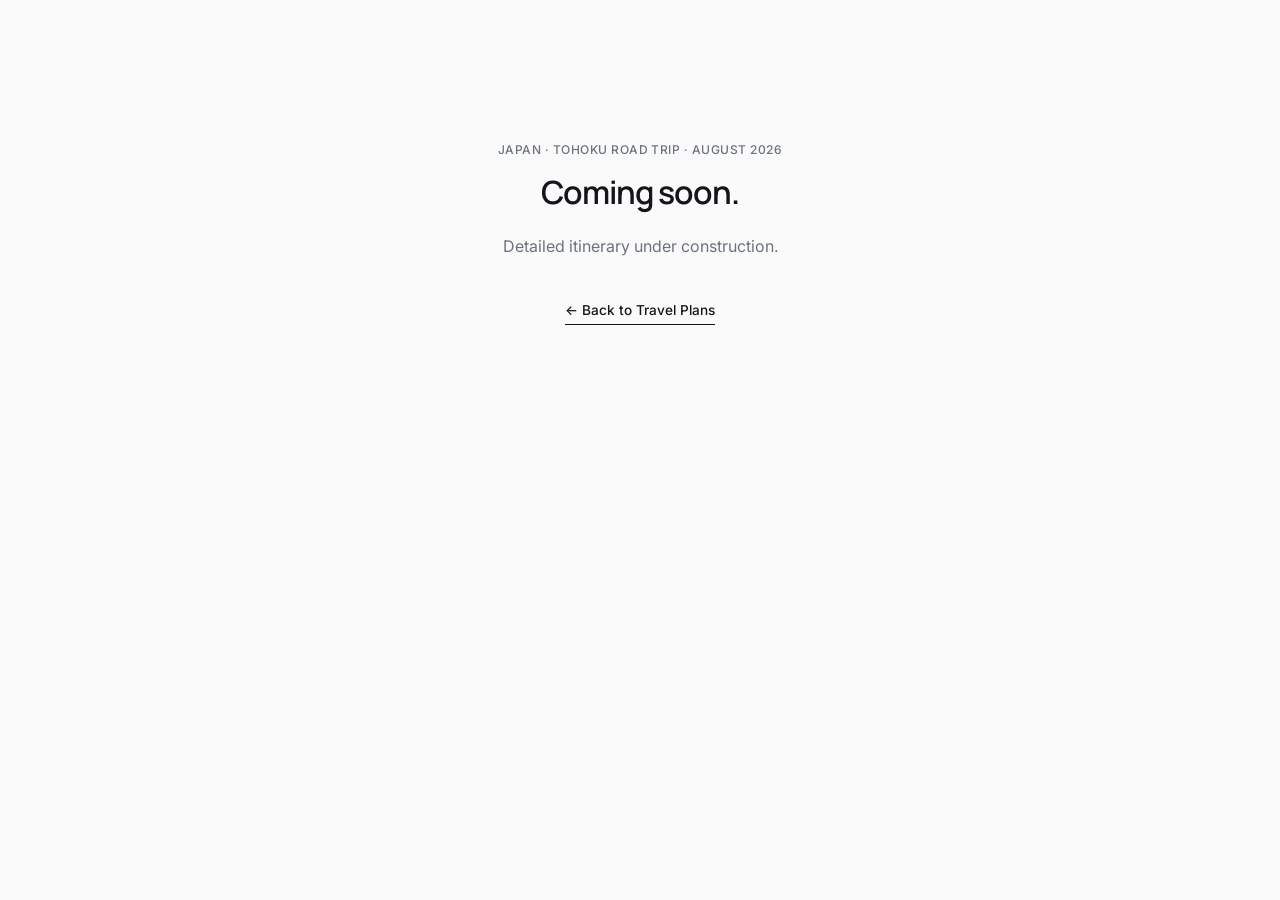
==== trips/tohoku-2026/index.html @ c77fee82 "Redesign typography: switch from serif to Manrope/Inter, premium product-landing style" ====
<!DOCTYPE html>
<html lang="en">
<head>
  <meta charset="UTF-8">
  <meta name="viewport" content="width=device-width, initial-scale=1.0">
  <title>Tohoku Road Trip 2026 — Travel Plans</title>
  <link rel="preconnect" href="https://fonts.googleapis.com">
  <link rel="preconnect" href="https://fonts.gstatic.com" crossorigin>
  <link href="https://fonts.googleapis.com/css2?family=Inter:wght@400;500;600&family=Manrope:wght@600;700&display=swap" rel="stylesheet">
  <link rel="stylesheet" href="../../style.css">
  <style>
    .placeholder-page {
      max-width: 640px;
      margin: 0 auto;
      padding: 140px 24px;
      text-align: center;
    }
    .placeholder-page h1 {
      font-family: 'Manrope', sans-serif;
      font-size: 2rem;
      font-weight: 600;
      letter-spacing: -1px;
      margin-bottom: 16px;
    }
    .placeholder-page p {
      font-family: 'Inter', sans-serif;
      color: #6b7280;
      margin-bottom: 8px;
    }
    .placeholder-page a {
      display: inline-block;
      margin-top: 32px;
      font-family: 'Inter', sans-serif;
      font-weight: 500;
      font-size: 0.85rem;
      color: #14151a;
      border-bottom: 1px solid #14151a;
      padding-bottom: 2px;
    }
  </style>
</head>
<body>

  <section class="placeholder-page">
    <p class="card-tag">Japan &middot; Tohoku Road Trip &middot; August 2026</p>
    <h1>Coming soon.</h1>
    <p>Detailed itinerary under construction.</p>
    <a href="../../index.html">&larr; Back to Travel Plans</a>
  </section>

</body>
</html>
---- style.css ----
/* ---------------------------------------------
   Travel Plans — premium product-style sheet
   Typography: Manrope (headings) / Inter (body, cards, nav)
--------------------------------------------- */

* {
  margin: 0;
  padding: 0;
  box-sizing: border-box;
}

body {
  font-family: 'Inter', sans-serif;
  font-weight: 400;
  background: #fafafa;
  color: #14151a;
  line-height: 1.6;
  -webkit-font-smoothing: antialiased;
}

a {
  color: inherit;
  text-decoration: none;
}

h1, h2, h3 {
  font-family: 'Manrope', sans-serif;
  font-weight: 600;
  letter-spacing: -1px;
}

/* ---------------------------------------------
   Hero
--------------------------------------------- */

.hero {
  position: relative;
  height: 85vh;
  min-height: 480px;
  display: flex;
  align-items: center;
  justify-content: center;
  background-image: url('https://picsum.photos/seed/travel-plans-hero/1920/1080');
  background-size: cover;
  background-position: center;
}

.hero-overlay {
  position: absolute;
  inset: 0;
  background: linear-gradient(180deg, rgba(10, 10, 12, 0.4) 0%, rgba(10, 10, 12, 0.6) 100%);
}

.hero-content {
  position: relative;
  z-index: 1;
  text-align: center;
  color: #ffffff;
  padding: 0 24px;
}

.hero-title {
  font-size: clamp(2.75rem, 6vw, 4.5rem);
  font-weight: 600;
  letter-spacing: -1px;
  margin-bottom: 16px;
}

.hero-subtitle {
  font-family: 'Inter', sans-serif;
  font-weight: 400;
  font-size: 1.1rem;
  color: rgba(255, 255, 255, 0.85);
}

/* ---------------------------------------------
   Intro
--------------------------------------------- */

.intro {
  max-width: 640px;
  margin: 0 auto;
  padding: 96px 24px 64px;
  text-align: center;
  font-size: 1.1rem;
  color: #4b4d57;
}

/* ---------------------------------------------
   Journeys
--------------------------------------------- */

.journeys {
  max-width: 1080px;
  margin: 0 auto;
  padding: 0 24px 120px;
}

.section-label {
  font-size: 1.5rem;
  text-align: center;
  color: #14151a;
  margin-bottom: 48px;
}

.journeys-grid {
  display: grid;
  grid-template-columns: 1fr 1fr;
  gap: 24px;
}

.card {
  display: block;
  font-family: 'Inter', sans-serif;
  background: #ffffff;
  border: 1px solid #eceef1;
  border-radius: 16px;
  overflow: hidden;
  box-shadow: 0 1px 2px rgba(16, 16, 20, 0.04);
  transition: transform 0.3s ease, box-shadow 0.3s ease;
}

/* Featured card spans full width, sits above the two smaller cards */
.card--featured {
  grid-column: 1 / -1;
}

.card--featured .card-image {
  height: 420px;
}

.card:hover {
  transform: translateY(-4px);
  box-shadow: 0 12px 28px rgba(16, 16, 20, 0.08);
}

.card-image {
  height: 220px;
  background-size: cover;
  background-position: center;
}

.card-body {
  padding: 28px 32px 32px;
}

.card--featured .card-body {
  text-align: center;
  padding: 32px 32px 40px;
}

.card-tag {
  font-family: 'Inter', sans-serif;
  font-weight: 500;
  font-size: 0.75rem;
  letter-spacing: 0.04em;
  text-transform: uppercase;
  color: #8b8d98;
  margin-bottom: 10px;
}

.card-title {
  font-family: 'Inter', sans-serif;
  font-weight: 600;
  font-size: 1.4rem;
  letter-spacing: -0.2px;
  margin-bottom: 8px;
}

.card--featured .card-title {
  font-size: 1.9rem;
}

.card-meta {
  font-family: 'Inter', sans-serif;
  font-weight: 400;
  font-size: 0.9rem;
  color: #6b6d78;
  margin-bottom: 6px;
}

.card-route {
  font-family: 'Inter', sans-serif;
  font-size: 0.95rem;
  color: #3f4149;
  margin-bottom: 20px;
}

.card-link {
  display: inline-block;
  font-family: 'Inter', sans-serif;
  font-weight: 500;
  font-size: 0.85rem;
  border-bottom: 1px solid #14151a;
  padding-bottom: 2px;
}

/* Smaller "coming soon" cards — muted treatment */
.card--muted {
  opacity: 0.6;
}

.card--muted .card-image {
  height: 180px;
}

.card--muted .card-body {
  padding: 20px 24px 24px;
}

.card--muted .card-title {
  font-size: 1.1rem;
}

/* ---------------------------------------------
   Footer
--------------------------------------------- */

.site-footer {
  text-align: center;
  padding: 48px 24px;
  font-family: 'Inter', sans-serif;
  font-size: 0.95rem;
  color: #8b8d98;
  border-top: 1px solid #eceef1;
}

/* ---------------------------------------------
   Responsive
--------------------------------------------- */

@media (max-width: 720px) {
  .journeys-grid {
    grid-template-columns: 1fr;
  }

  .card--featured .card-image {
    height: 280px;
  }

  .intro {
    padding: 64px 24px 48px;
  }
}
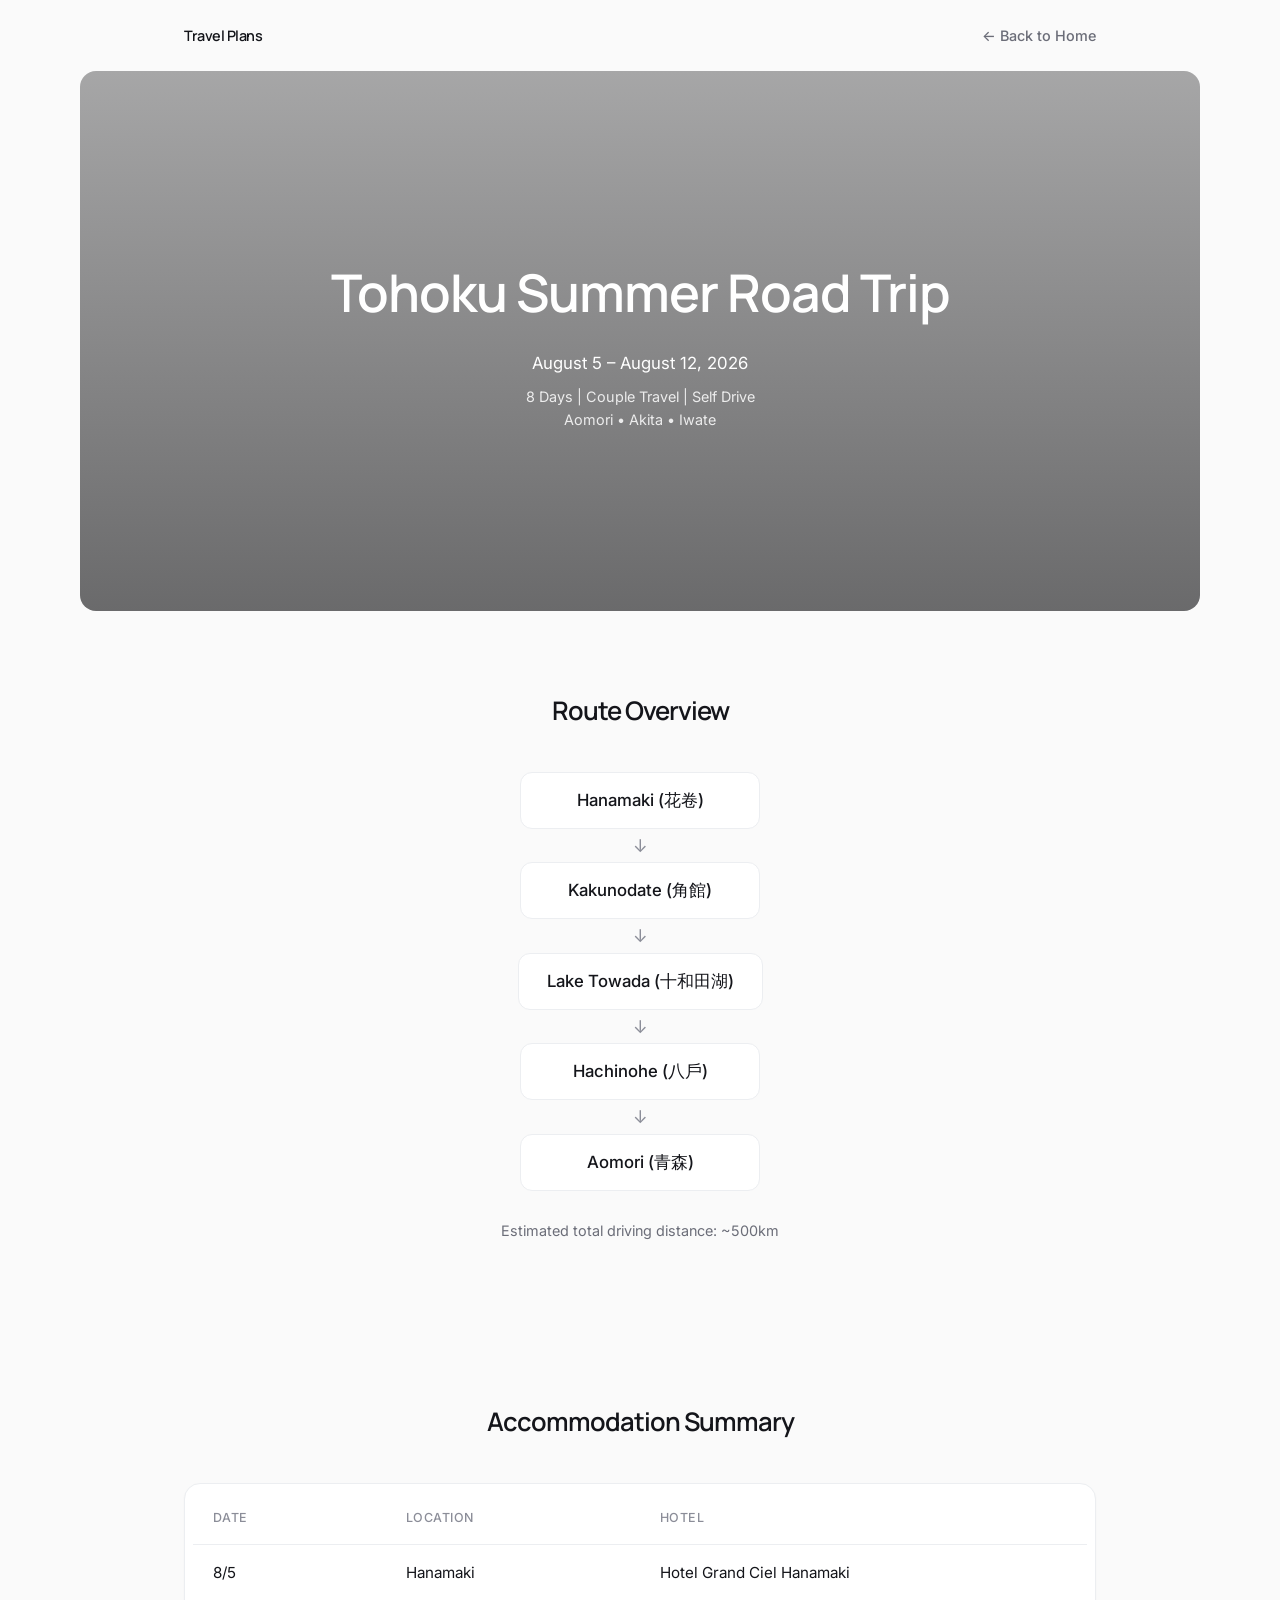
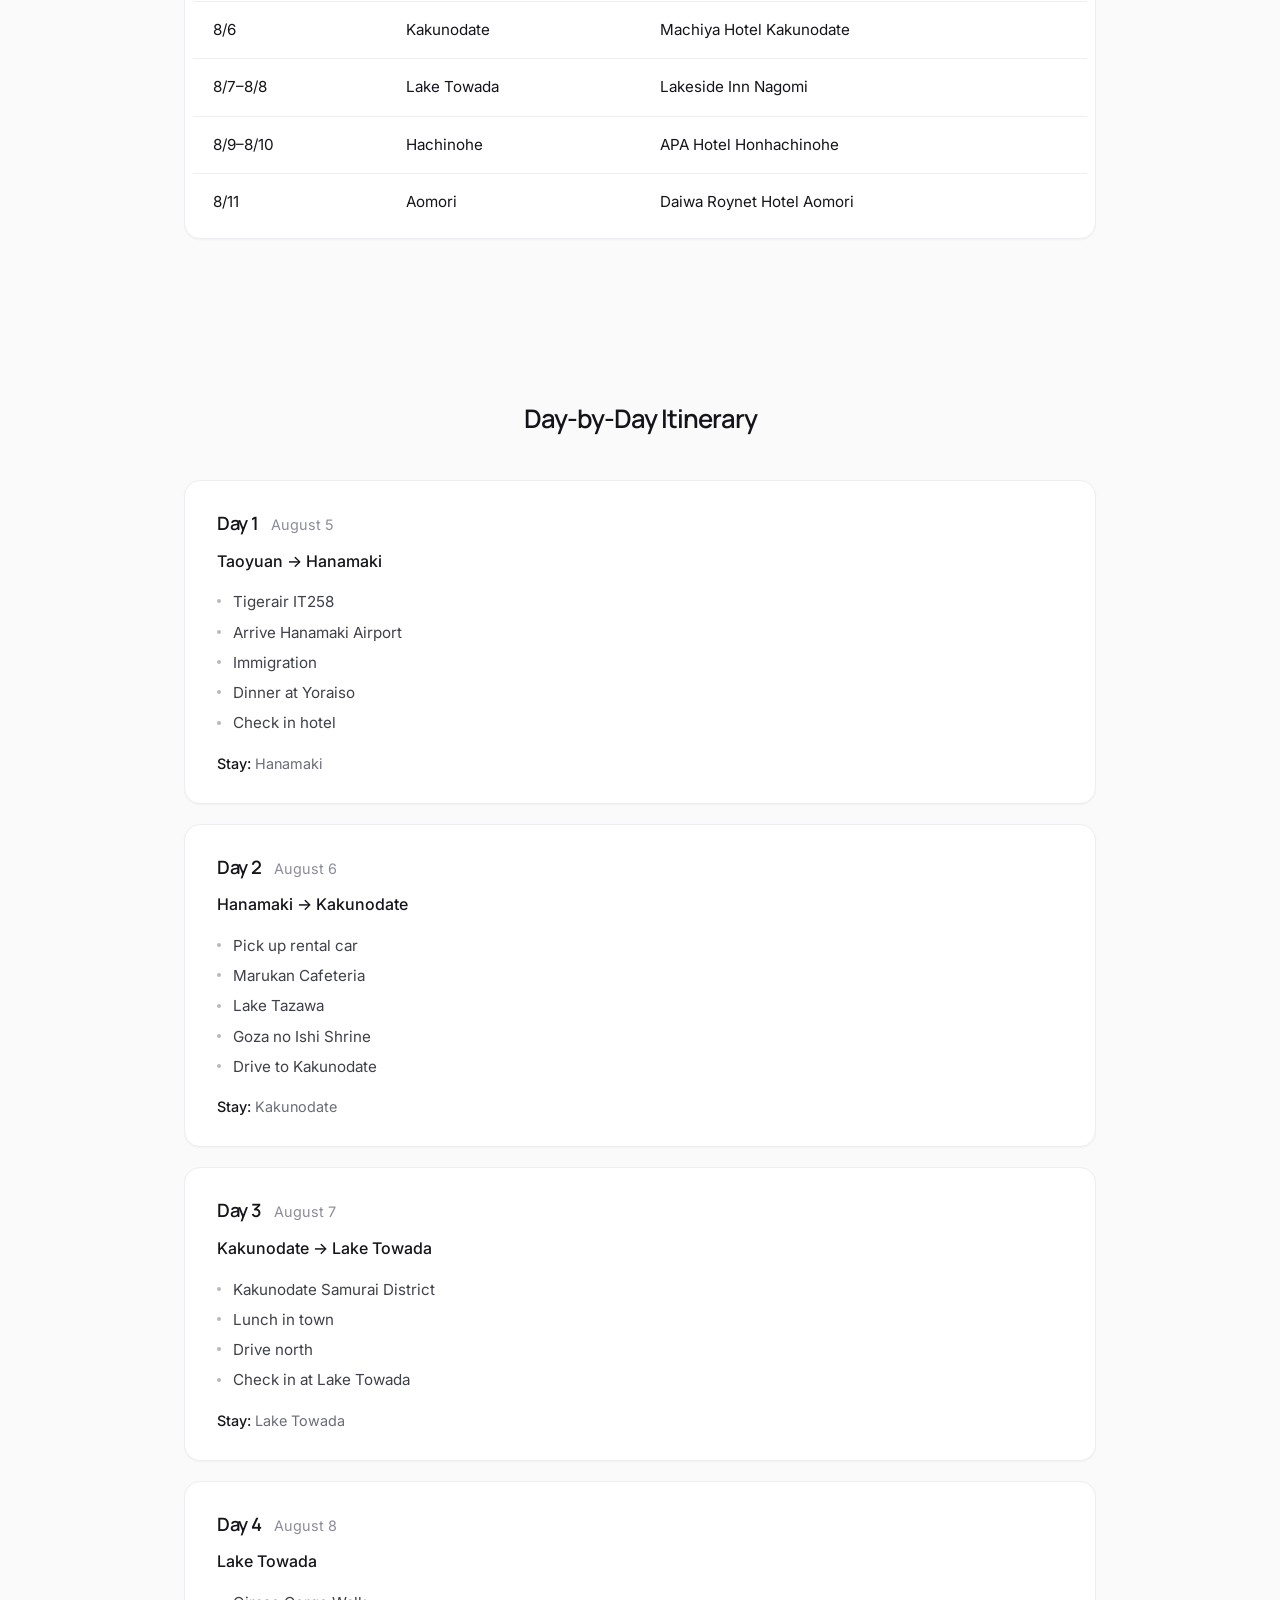
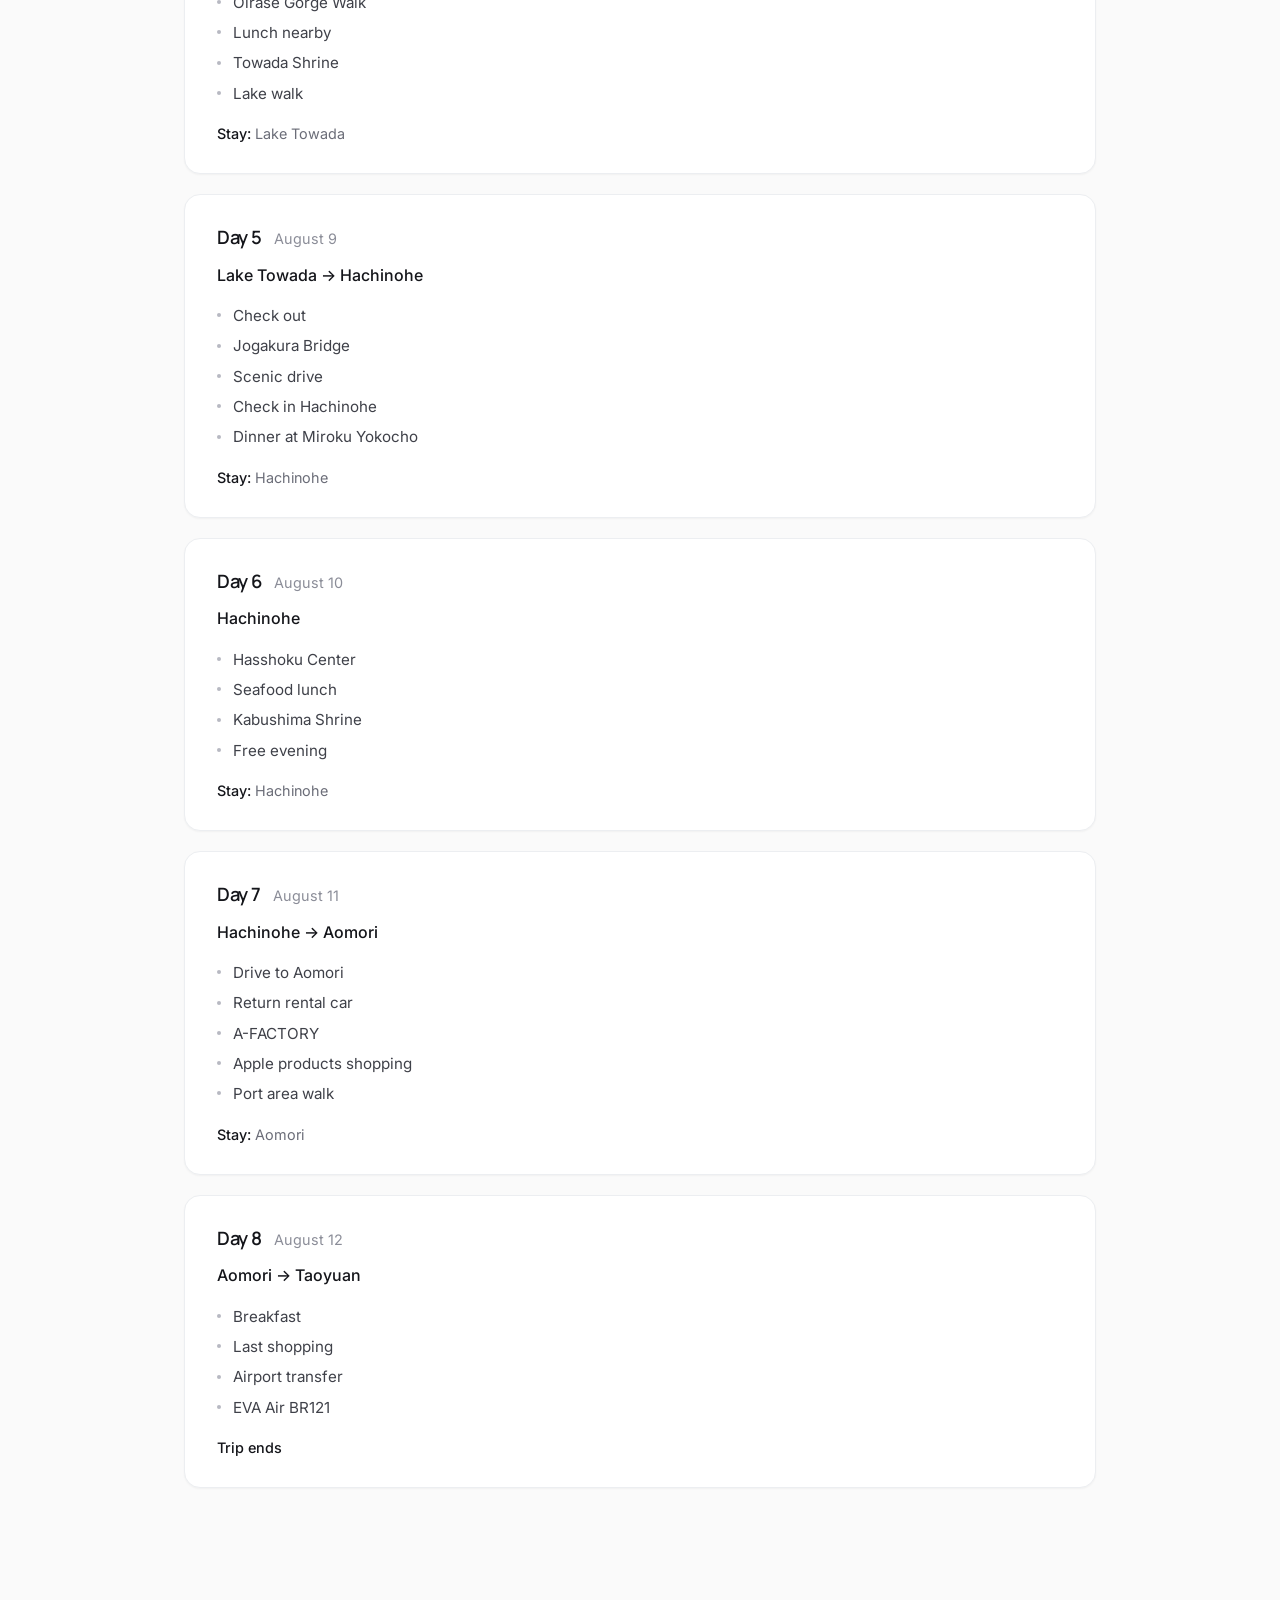
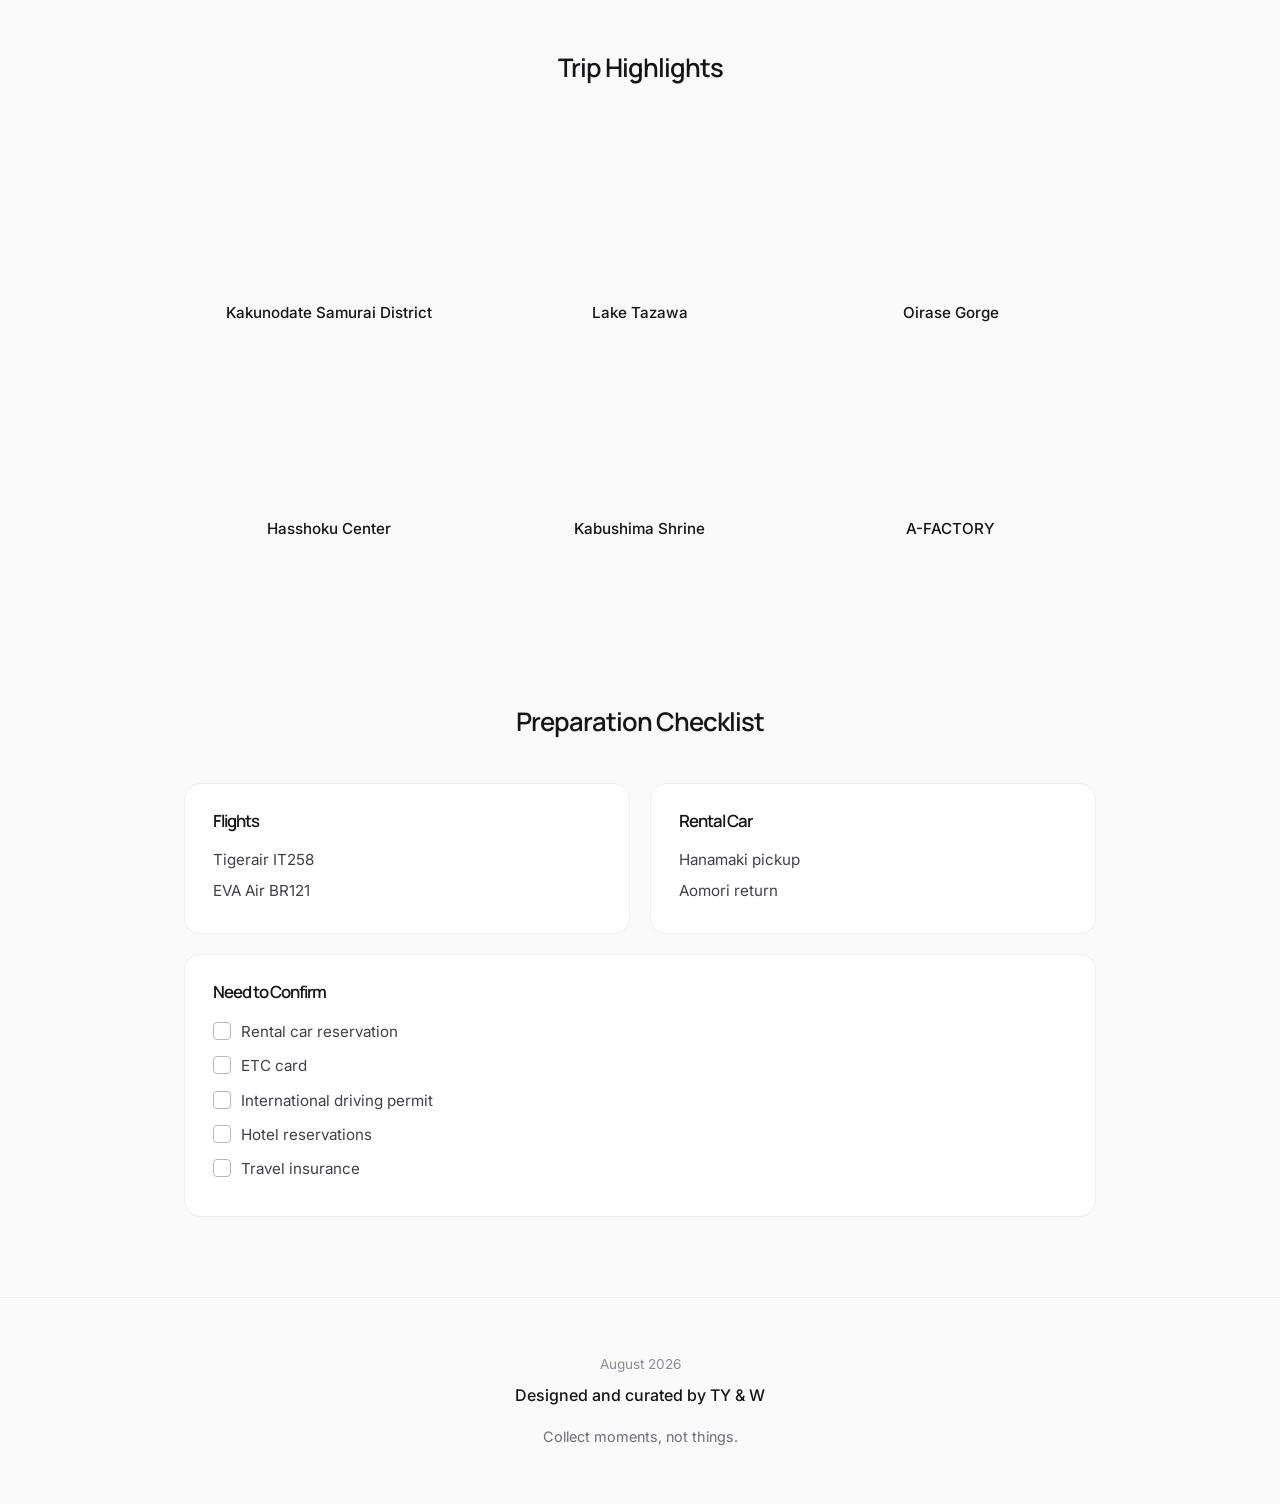
==== commit f404ae78: "build tohoku 2026 trip page" ====
--- a/trips/tohoku-2026/index.html
+++ b/trips/tohoku-2026/index.html
@@ -3,50 +3,286 @@
 <head>
   <meta charset="UTF-8">
   <meta name="viewport" content="width=device-width, initial-scale=1.0">
-  <title>Tohoku Road Trip 2026 — Travel Plans</title>
+  <title>Tohoku Summer Road Trip — Travel Plans</title>
   <link rel="preconnect" href="https://fonts.googleapis.com">
   <link rel="preconnect" href="https://fonts.gstatic.com" crossorigin>
   <link href="https://fonts.googleapis.com/css2?family=Inter:wght@400;500;600&family=Manrope:wght@600;700&display=swap" rel="stylesheet">
-  <link rel="stylesheet" href="../../style.css">
-  <style>
-    .placeholder-page {
-      max-width: 640px;
-      margin: 0 auto;
-      padding: 140px 24px;
-      text-align: center;
-    }
-    .placeholder-page h1 {
-      font-family: 'Manrope', sans-serif;
-      font-size: 2rem;
-      font-weight: 600;
-      letter-spacing: -1px;
-      margin-bottom: 16px;
-    }
-    .placeholder-page p {
-      font-family: 'Inter', sans-serif;
-      color: #6b7280;
-      margin-bottom: 8px;
-    }
-    .placeholder-page a {
-      display: inline-block;
-      margin-top: 32px;
-      font-family: 'Inter', sans-serif;
-      font-weight: 500;
-      font-size: 0.85rem;
-      color: #14151a;
-      border-bottom: 1px solid #14151a;
-      padding-bottom: 2px;
-    }
-  </style>
+  <link rel="stylesheet" href="trip.css">
 </head>
 <body>
 
-  <section class="placeholder-page">
-    <p class="card-tag">Japan &middot; Tohoku Road Trip &middot; August 2026</p>
-    <h1>Coming soon.</h1>
-    <p>Detailed itinerary under construction.</p>
-    <a href="../../index.html">&larr; Back to Travel Plans</a>
-  </section>
+  <nav class="trip-nav">
+    <a href="../../index.html" class="trip-nav-brand">Travel Plans</a>
+    <a href="../../index.html" class="trip-nav-back">&larr; Back to Home</a>
+  </nav>
+
+  <header class="trip-hero">
+    <div class="trip-hero-overlay"></div>
+    <div class="trip-hero-content">
+      <h1>Tohoku Summer Road Trip</h1>
+      <p class="trip-hero-dates">August 5 &ndash; August 12, 2026</p>
+      <p class="trip-hero-meta">8 Days | Couple Travel | Self Drive</p>
+      <p class="trip-hero-route">Aomori &bull; Akita &bull; Iwate</p>
+    </div>
+  </header>
+
+  <section class="trip-section route-section">
+    <h2 class="trip-section-title">Route Overview</h2>
+    <div class="route-flow">
+      <div class="route-step">Hanamaki (花卷)</div>
+      <div class="route-arrow">&darr;</div>
+      <div class="route-step">Kakunodate (角館)</div>
+      <div class="route-arrow">&darr;</div>
+      <div class="route-step">Lake Towada (十和田湖)</div>
+      <div class="route-arrow">&darr;</div>
+      <div class="route-step">Hachinohe (八戶)</div>
+      <div class="route-arrow">&darr;</div>
+      <div class="route-step">Aomori (青森)</div>
+    </div>
+    <p class="route-distance">Estimated total driving distance: ~500km</p>
+  </section>
+
+  <section class="trip-section accommodation-section">
+    <h2 class="trip-section-title">Accommodation Summary</h2>
+    <div class="accommodation-card">
+      <table class="accommodation-table">
+        <thead>
+          <tr>
+            <th>Date</th>
+            <th>Location</th>
+            <th>Hotel</th>
+          </tr>
+        </thead>
+        <tbody>
+          <tr>
+            <td data-label="Date">8/5</td>
+            <td data-label="Location">Hanamaki</td>
+            <td data-label="Hotel">Hotel Grand Ciel Hanamaki</td>
+          </tr>
+          <tr>
+            <td data-label="Date">8/6</td>
+            <td data-label="Location">Kakunodate</td>
+            <td data-label="Hotel">Machiya Hotel Kakunodate</td>
+          </tr>
+          <tr>
+            <td data-label="Date">8/7&ndash;8/8</td>
+            <td data-label="Location">Lake Towada</td>
+            <td data-label="Hotel">Lakeside Inn Nagomi</td>
+          </tr>
+          <tr>
+            <td data-label="Date">8/9&ndash;8/10</td>
+            <td data-label="Location">Hachinohe</td>
+            <td data-label="Hotel">APA Hotel Honhachinohe</td>
+          </tr>
+          <tr>
+            <td data-label="Date">8/11</td>
+            <td data-label="Location">Aomori</td>
+            <td data-label="Hotel">Daiwa Roynet Hotel Aomori</td>
+          </tr>
+        </tbody>
+      </table>
+    </div>
+  </section>
+
+  <section class="trip-section itinerary-section">
+    <h2 class="trip-section-title">Day-by-Day Itinerary</h2>
+    <div class="itinerary-list">
+
+      <article class="day-card">
+        <div class="day-heading">
+          <span class="day-number">Day 1</span>
+          <span class="day-date">August 5</span>
+        </div>
+        <p class="day-route">Taoyuan &rarr; Hanamaki</p>
+        <ul class="day-activities">
+          <li>Tigerair IT258</li>
+          <li>Arrive Hanamaki Airport</li>
+          <li>Immigration</li>
+          <li>Dinner at Yoraiso</li>
+          <li>Check in hotel</li>
+        </ul>
+        <p class="day-stay"><span>Stay:</span> Hanamaki</p>
+      </article>
+
+      <article class="day-card">
+        <div class="day-heading">
+          <span class="day-number">Day 2</span>
+          <span class="day-date">August 6</span>
+        </div>
+        <p class="day-route">Hanamaki &rarr; Kakunodate</p>
+        <ul class="day-activities">
+          <li>Pick up rental car</li>
+          <li>Marukan Cafeteria</li>
+          <li>Lake Tazawa</li>
+          <li>Goza no Ishi Shrine</li>
+          <li>Drive to Kakunodate</li>
+        </ul>
+        <p class="day-stay"><span>Stay:</span> Kakunodate</p>
+      </article>
+
+      <article class="day-card">
+        <div class="day-heading">
+          <span class="day-number">Day 3</span>
+          <span class="day-date">August 7</span>
+        </div>
+        <p class="day-route">Kakunodate &rarr; Lake Towada</p>
+        <ul class="day-activities">
+          <li>Kakunodate Samurai District</li>
+          <li>Lunch in town</li>
+          <li>Drive north</li>
+          <li>Check in at Lake Towada</li>
+        </ul>
+        <p class="day-stay"><span>Stay:</span> Lake Towada</p>
+      </article>
+
+      <article class="day-card">
+        <div class="day-heading">
+          <span class="day-number">Day 4</span>
+          <span class="day-date">August 8</span>
+        </div>
+        <p class="day-route">Lake Towada</p>
+        <ul class="day-activities">
+          <li>Oirase Gorge Walk</li>
+          <li>Lunch nearby</li>
+          <li>Towada Shrine</li>
+          <li>Lake walk</li>
+        </ul>
+        <p class="day-stay"><span>Stay:</span> Lake Towada</p>
+      </article>
+
+      <article class="day-card">
+        <div class="day-heading">
+          <span class="day-number">Day 5</span>
+          <span class="day-date">August 9</span>
+        </div>
+        <p class="day-route">Lake Towada &rarr; Hachinohe</p>
+        <ul class="day-activities">
+          <li>Check out</li>
+          <li>Jogakura Bridge</li>
+          <li>Scenic drive</li>
+          <li>Check in Hachinohe</li>
+          <li>Dinner at Miroku Yokocho</li>
+        </ul>
+        <p class="day-stay"><span>Stay:</span> Hachinohe</p>
+      </article>
+
+      <article class="day-card">
+        <div class="day-heading">
+          <span class="day-number">Day 6</span>
+          <span class="day-date">August 10</span>
+        </div>
+        <p class="day-route">Hachinohe</p>
+        <ul class="day-activities">
+          <li>Hasshoku Center</li>
+          <li>Seafood lunch</li>
+          <li>Kabushima Shrine</li>
+          <li>Free evening</li>
+        </ul>
+        <p class="day-stay"><span>Stay:</span> Hachinohe</p>
+      </article>
+
+      <article class="day-card">
+        <div class="day-heading">
+          <span class="day-number">Day 7</span>
+          <span class="day-date">August 11</span>
+        </div>
+        <p class="day-route">Hachinohe &rarr; Aomori</p>
+        <ul class="day-activities">
+          <li>Drive to Aomori</li>
+          <li>Return rental car</li>
+          <li>A-FACTORY</li>
+          <li>Apple products shopping</li>
+          <li>Port area walk</li>
+        </ul>
+        <p class="day-stay"><span>Stay:</span> Aomori</p>
+      </article>
+
+      <article class="day-card">
+        <div class="day-heading">
+          <span class="day-number">Day 8</span>
+          <span class="day-date">August 12</span>
+        </div>
+        <p class="day-route">Aomori &rarr; Taoyuan</p>
+        <ul class="day-activities">
+          <li>Breakfast</li>
+          <li>Last shopping</li>
+          <li>Airport transfer</li>
+          <li>EVA Air BR121</li>
+        </ul>
+        <p class="day-stay"><span>Trip ends</span></p>
+      </article>
+
+    </div>
+  </section>
+
+  <section class="trip-section highlights-section">
+    <h2 class="trip-section-title">Trip Highlights</h2>
+    <div class="highlights-grid">
+      <div class="highlight-card">
+        <div class="highlight-image" style="background-image:url('https://picsum.photos/seed/kakunodate-samurai/600/450');"></div>
+        <p class="highlight-title">Kakunodate Samurai District</p>
+      </div>
+      <div class="highlight-card">
+        <div class="highlight-image" style="background-image:url('https://picsum.photos/seed/lake-tazawa/600/450');"></div>
+        <p class="highlight-title">Lake Tazawa</p>
+      </div>
+      <div class="highlight-card">
+        <div class="highlight-image" style="background-image:url('https://picsum.photos/seed/oirase-gorge/600/450');"></div>
+        <p class="highlight-title">Oirase Gorge</p>
+      </div>
+      <div class="highlight-card">
+        <div class="highlight-image" style="background-image:url('https://picsum.photos/seed/hasshoku-center/600/450');"></div>
+        <p class="highlight-title">Hasshoku Center</p>
+      </div>
+      <div class="highlight-card">
+        <div class="highlight-image" style="background-image:url('https://picsum.photos/seed/kabushima-shrine/600/450');"></div>
+        <p class="highlight-title">Kabushima Shrine</p>
+      </div>
+      <div class="highlight-card">
+        <div class="highlight-image" style="background-image:url('https://picsum.photos/seed/a-factory/600/450');"></div>
+        <p class="highlight-title">A-FACTORY</p>
+      </div>
+    </div>
+  </section>
+
+  <section class="trip-section checklist-section">
+    <h2 class="trip-section-title">Preparation Checklist</h2>
+
+    <div class="checklist-grid">
+      <div class="checklist-card">
+        <h3 class="checklist-card-title">Flights</h3>
+        <ul class="checklist-plain">
+          <li>Tigerair IT258</li>
+          <li>EVA Air BR121</li>
+        </ul>
+      </div>
+
+      <div class="checklist-card">
+        <h3 class="checklist-card-title">Rental Car</h3>
+        <ul class="checklist-plain">
+          <li>Hanamaki pickup</li>
+          <li>Aomori return</li>
+        </ul>
+      </div>
+    </div>
+
+    <div class="checklist-card checklist-card--wide">
+      <h3 class="checklist-card-title">Need to Confirm</h3>
+      <ul class="checklist">
+        <li>Rental car reservation</li>
+        <li>ETC card</li>
+        <li>International driving permit</li>
+        <li>Hotel reservations</li>
+        <li>Travel insurance</li>
+      </ul>
+    </div>
+  </section>
+
+  <footer class="trip-footer">
+    <p class="trip-footer-date">August 2026</p>
+    <p class="trip-footer-credit">Designed and curated by TY &amp; W</p>
+    <p class="trip-footer-tagline">Collect moments, not things.</p>
+  </footer>
 
 </body>
 </html>
--- a/trips/tohoku-2026/trip.css
+++ b/trips/tohoku-2026/trip.css
@@ -0,0 +1,419 @@
+/* Tohoku Road Trip 2026 — self-contained trip page styles.
+   Independent from the homepage's style.css by design, but shares the
+   same design tokens (color, type, spacing) documented in /docs/design-guide.md */
+
+* {
+  margin: 0;
+  padding: 0;
+  box-sizing: border-box;
+}
+
+body {
+  font-family: 'Inter', sans-serif;
+  font-weight: 400;
+  background: #fafafa;
+  color: #14151a;
+  line-height: 1.6;
+  -webkit-font-smoothing: antialiased;
+}
+
+a {
+  color: inherit;
+  text-decoration: none;
+}
+
+h1, h2, h3 {
+  font-family: 'Manrope', sans-serif;
+  font-weight: 600;
+  letter-spacing: -1px;
+}
+
+/* ---------------------------------------------
+   Nav
+--------------------------------------------- */
+
+.trip-nav {
+  display: flex;
+  align-items: center;
+  justify-content: space-between;
+  max-width: 960px;
+  margin: 0 auto;
+  padding: 24px;
+  font-family: 'Inter', sans-serif;
+  font-weight: 500;
+  font-size: 0.9rem;
+}
+
+.trip-nav-brand {
+  font-family: 'Manrope', sans-serif;
+  font-weight: 600;
+  letter-spacing: -0.5px;
+}
+
+.trip-nav-back {
+  color: #6b6d78;
+}
+
+.trip-nav-back:hover {
+  color: #14151a;
+}
+
+/* ---------------------------------------------
+   Hero
+--------------------------------------------- */
+
+.trip-hero {
+  position: relative;
+  height: 60vh;
+  min-height: 420px;
+  display: flex;
+  align-items: center;
+  justify-content: center;
+  background-image: url('https://picsum.photos/seed/tohoku-hero/1920/1080');
+  background-size: cover;
+  background-position: center;
+  border-radius: 16px;
+  max-width: 1120px;
+  margin: 0 auto;
+  overflow: hidden;
+}
+
+.trip-hero-overlay {
+  position: absolute;
+  inset: 0;
+  background: linear-gradient(180deg, rgba(10, 10, 12, 0.35) 0%, rgba(10, 10, 12, 0.6) 100%);
+}
+
+.trip-hero-content {
+  position: relative;
+  z-index: 1;
+  text-align: center;
+  color: #ffffff;
+  padding: 0 24px;
+}
+
+.trip-hero-content h1 {
+  font-size: clamp(2rem, 5vw, 3.25rem);
+  margin-bottom: 16px;
+}
+
+.trip-hero-dates {
+  font-size: 1.05rem;
+  margin-bottom: 8px;
+}
+
+.trip-hero-meta,
+.trip-hero-route {
+  font-size: 0.9rem;
+  color: rgba(255, 255, 255, 0.85);
+}
+
+/* ---------------------------------------------
+   Shared section layout
+--------------------------------------------- */
+
+.trip-section {
+  max-width: 960px;
+  margin: 0 auto;
+  padding: 80px 24px;
+}
+
+.trip-section-title {
+  font-size: 1.6rem;
+  text-align: center;
+  margin-bottom: 40px;
+}
+
+/* ---------------------------------------------
+   Route overview
+--------------------------------------------- */
+
+.route-flow {
+  display: flex;
+  flex-direction: column;
+  align-items: center;
+  gap: 4px;
+}
+
+.route-step {
+  font-family: 'Inter', sans-serif;
+  font-weight: 500;
+  font-size: 1.05rem;
+  background: #ffffff;
+  border: 1px solid #eceef1;
+  border-radius: 12px;
+  padding: 14px 28px;
+  min-width: 240px;
+  text-align: center;
+}
+
+.route-arrow {
+  color: #8b8d98;
+  font-size: 1.1rem;
+  line-height: 1;
+  padding: 4px 0;
+}
+
+.route-distance {
+  text-align: center;
+  margin-top: 28px;
+  font-size: 0.9rem;
+  color: #6b6d78;
+}
+
+/* ---------------------------------------------
+   Accommodation table
+--------------------------------------------- */
+
+.accommodation-card {
+  background: #ffffff;
+  border: 1px solid #eceef1;
+  border-radius: 16px;
+  padding: 8px;
+  box-shadow: 0 1px 2px rgba(16, 16, 20, 0.04);
+}
+
+.accommodation-table {
+  width: 100%;
+  border-collapse: collapse;
+}
+
+.accommodation-table th,
+.accommodation-table td {
+  text-align: left;
+  padding: 16px 20px;
+  font-size: 0.95rem;
+}
+
+.accommodation-table th {
+  font-family: 'Inter', sans-serif;
+  font-weight: 500;
+  font-size: 0.78rem;
+  letter-spacing: 0.04em;
+  text-transform: uppercase;
+  color: #8b8d98;
+}
+
+.accommodation-table tbody tr {
+  border-top: 1px solid #eceef1;
+}
+
+/* ---------------------------------------------
+   Day-by-day itinerary
+--------------------------------------------- */
+
+.itinerary-list {
+  display: flex;
+  flex-direction: column;
+  gap: 20px;
+}
+
+.day-card {
+  background: #ffffff;
+  border: 1px solid #eceef1;
+  border-radius: 16px;
+  padding: 28px 32px;
+  box-shadow: 0 1px 2px rgba(16, 16, 20, 0.04);
+}
+
+.day-heading {
+  display: flex;
+  align-items: baseline;
+  gap: 12px;
+  margin-bottom: 10px;
+}
+
+.day-number {
+  font-family: 'Manrope', sans-serif;
+  font-weight: 600;
+  letter-spacing: -0.5px;
+  font-size: 1.15rem;
+}
+
+.day-date {
+  font-size: 0.9rem;
+  color: #8b8d98;
+}
+
+.day-route {
+  font-weight: 500;
+  margin-bottom: 16px;
+}
+
+.day-activities {
+  list-style: none;
+  margin-bottom: 16px;
+}
+
+.day-activities li {
+  position: relative;
+  padding-left: 16px;
+  font-size: 0.95rem;
+  color: #3f4149;
+  margin-bottom: 6px;
+}
+
+.day-activities li::before {
+  content: "";
+  position: absolute;
+  left: 0;
+  top: 0.6em;
+  width: 4px;
+  height: 4px;
+  border-radius: 50%;
+  background: #b7b9c2;
+}
+
+.day-stay {
+  font-size: 0.9rem;
+  color: #6b6d78;
+}
+
+.day-stay span {
+  font-weight: 500;
+  color: #14151a;
+}
+
+/* ---------------------------------------------
+   Trip highlights
+--------------------------------------------- */
+
+.highlights-grid {
+  display: grid;
+  grid-template-columns: repeat(3, 1fr);
+  gap: 20px;
+}
+
+.highlight-card {
+  text-align: center;
+}
+
+.highlight-image {
+  height: 160px;
+  border-radius: 12px;
+  background-size: cover;
+  background-position: center;
+  margin-bottom: 12px;
+}
+
+.highlight-title {
+  font-size: 0.95rem;
+  font-weight: 500;
+}
+
+/* ---------------------------------------------
+   Preparation checklist
+--------------------------------------------- */
+
+.checklist-grid {
+  display: grid;
+  grid-template-columns: 1fr 1fr;
+  gap: 20px;
+  margin-bottom: 20px;
+}
+
+.checklist-card {
+  background: #ffffff;
+  border: 1px solid #eceef1;
+  border-radius: 16px;
+  padding: 24px 28px;
+}
+
+.checklist-card-title {
+  font-size: 1.05rem;
+  margin-bottom: 14px;
+}
+
+.checklist-plain {
+  list-style: none;
+  font-size: 0.95rem;
+  color: #3f4149;
+}
+
+.checklist-plain li {
+  margin-bottom: 6px;
+}
+
+.checklist {
+  list-style: none;
+  font-size: 0.95rem;
+  color: #3f4149;
+}
+
+.checklist li {
+  position: relative;
+  padding-left: 28px;
+  margin-bottom: 10px;
+}
+
+.checklist li::before {
+  content: "";
+  position: absolute;
+  left: 0;
+  top: 2px;
+  width: 16px;
+  height: 16px;
+  border: 1.5px solid #b7b9c2;
+  border-radius: 4px;
+}
+
+/* ---------------------------------------------
+   Footer
+--------------------------------------------- */
+
+.trip-footer {
+  text-align: center;
+  padding: 56px 24px;
+  border-top: 1px solid #eceef1;
+}
+
+.trip-footer-date {
+  font-size: 0.85rem;
+  color: #8b8d98;
+  margin-bottom: 8px;
+}
+
+.trip-footer-credit {
+  font-weight: 500;
+  margin-bottom: 16px;
+}
+
+.trip-footer-tagline {
+  font-size: 0.9rem;
+  color: #6b6d78;
+}
+
+/* ---------------------------------------------
+   Responsive
+--------------------------------------------- */
+
+@media (max-width: 720px) {
+  .highlights-grid {
+    grid-template-columns: repeat(2, 1fr);
+  }
+
+  .checklist-grid {
+    grid-template-columns: 1fr;
+  }
+
+  .trip-hero {
+    border-radius: 0;
+  }
+
+  .accommodation-table th,
+  .accommodation-table td {
+    padding: 12px;
+    font-size: 0.85rem;
+  }
+}
+
+@media (max-width: 480px) {
+  .highlights-grid {
+    grid-template-columns: 1fr;
+  }
+
+  .route-step {
+    min-width: 200px;
+    font-size: 0.95rem;
+  }
+}
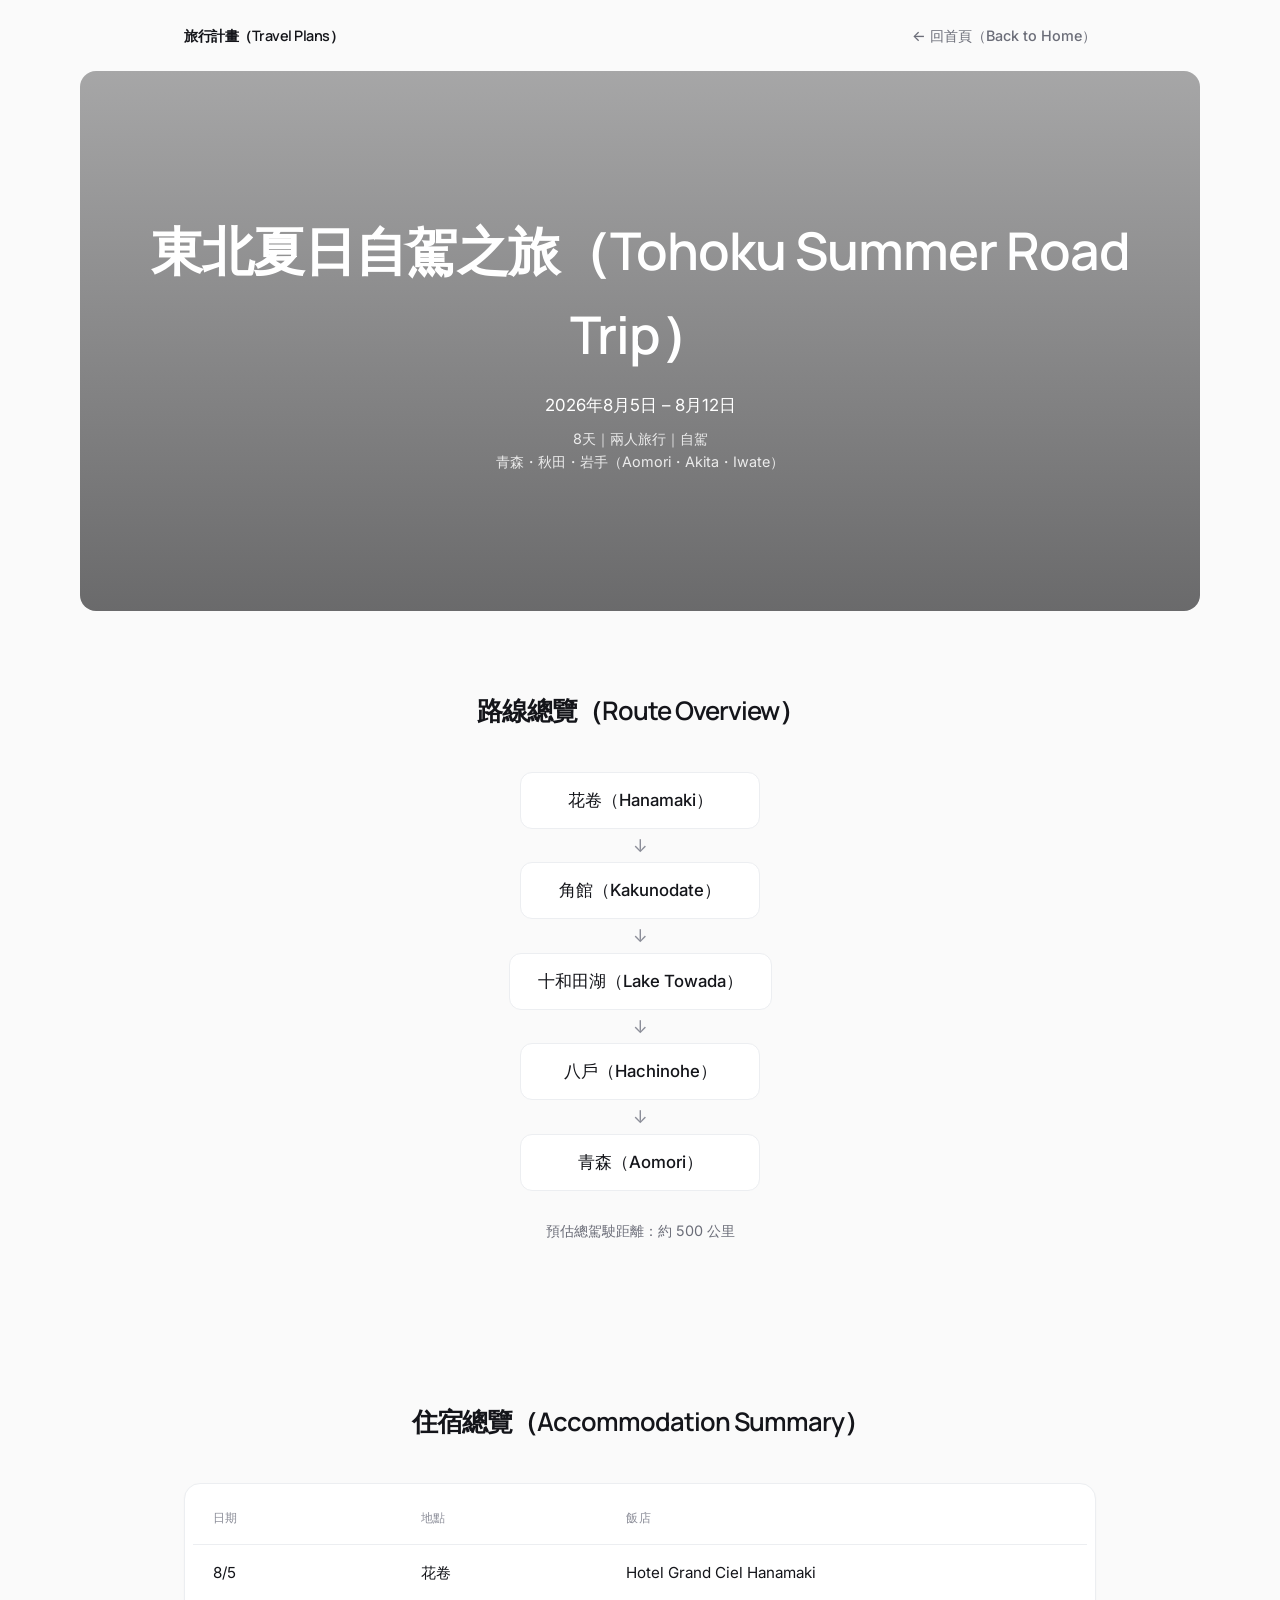
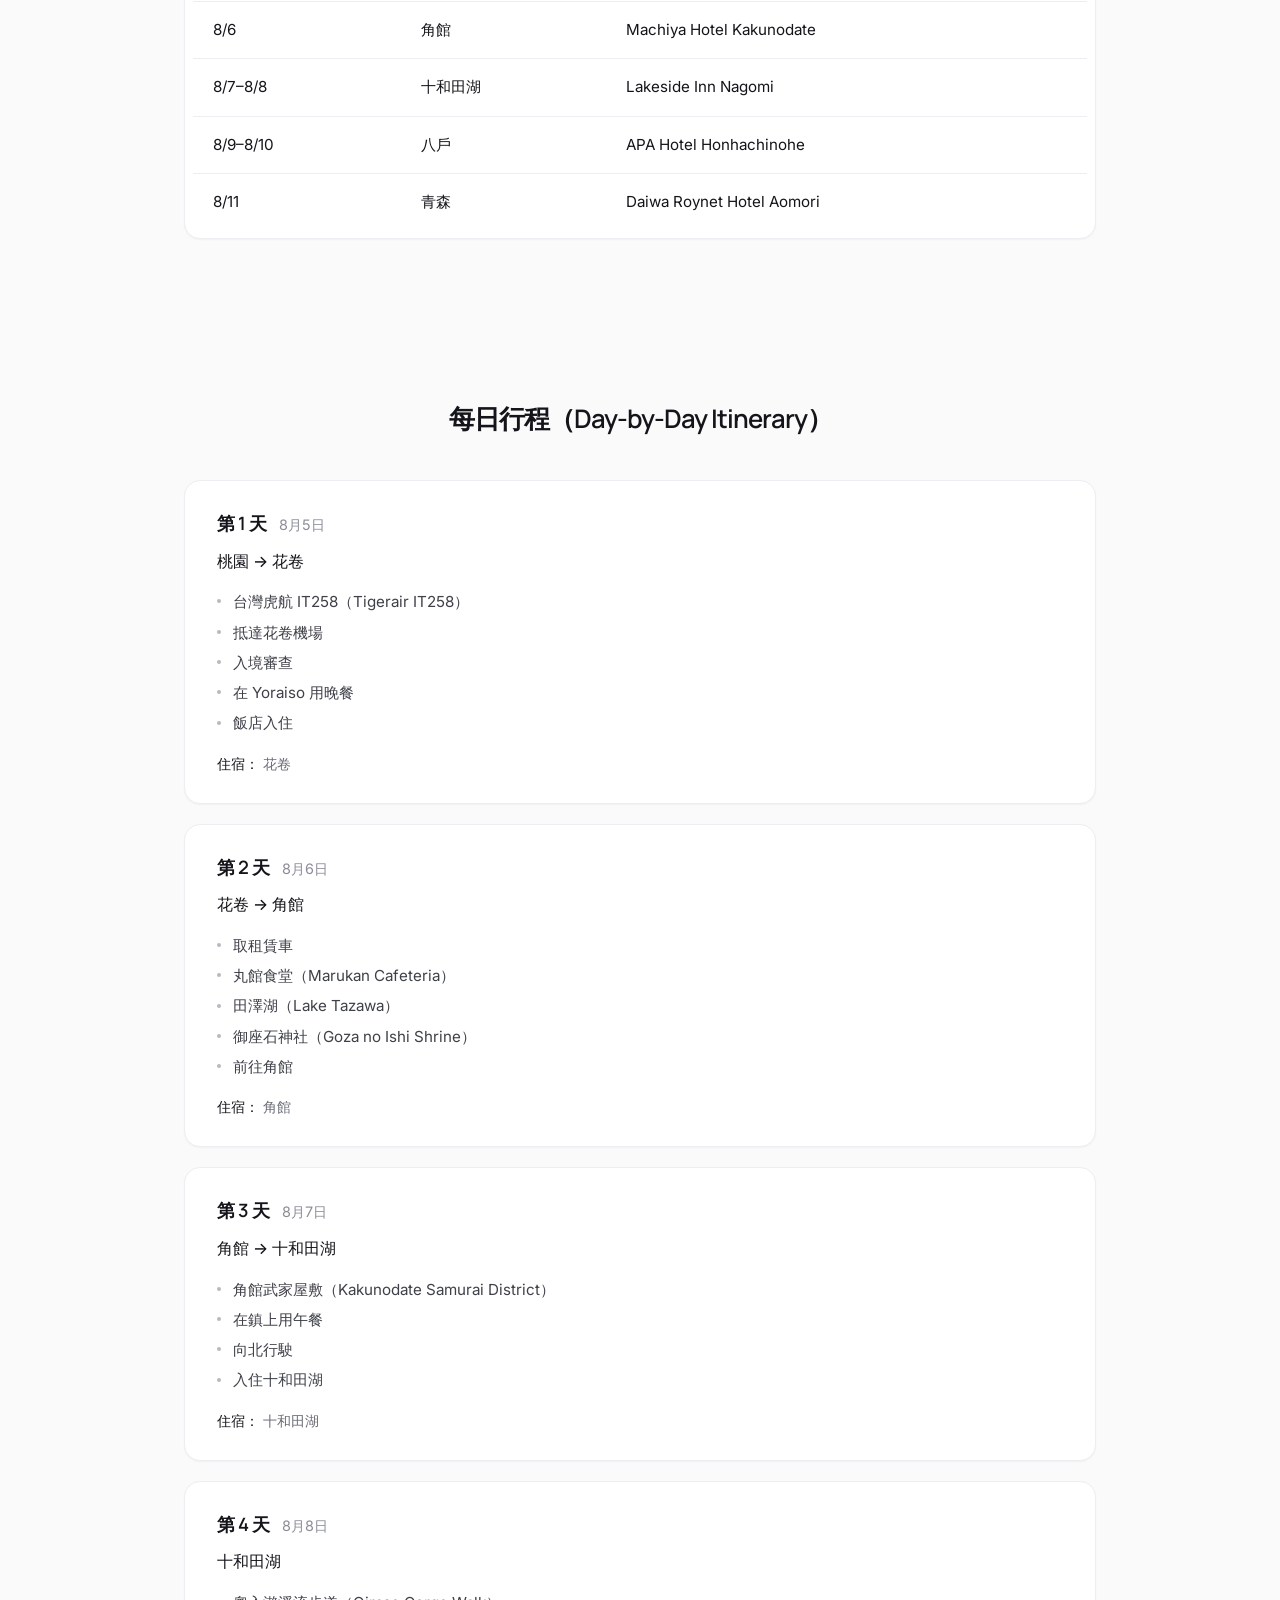
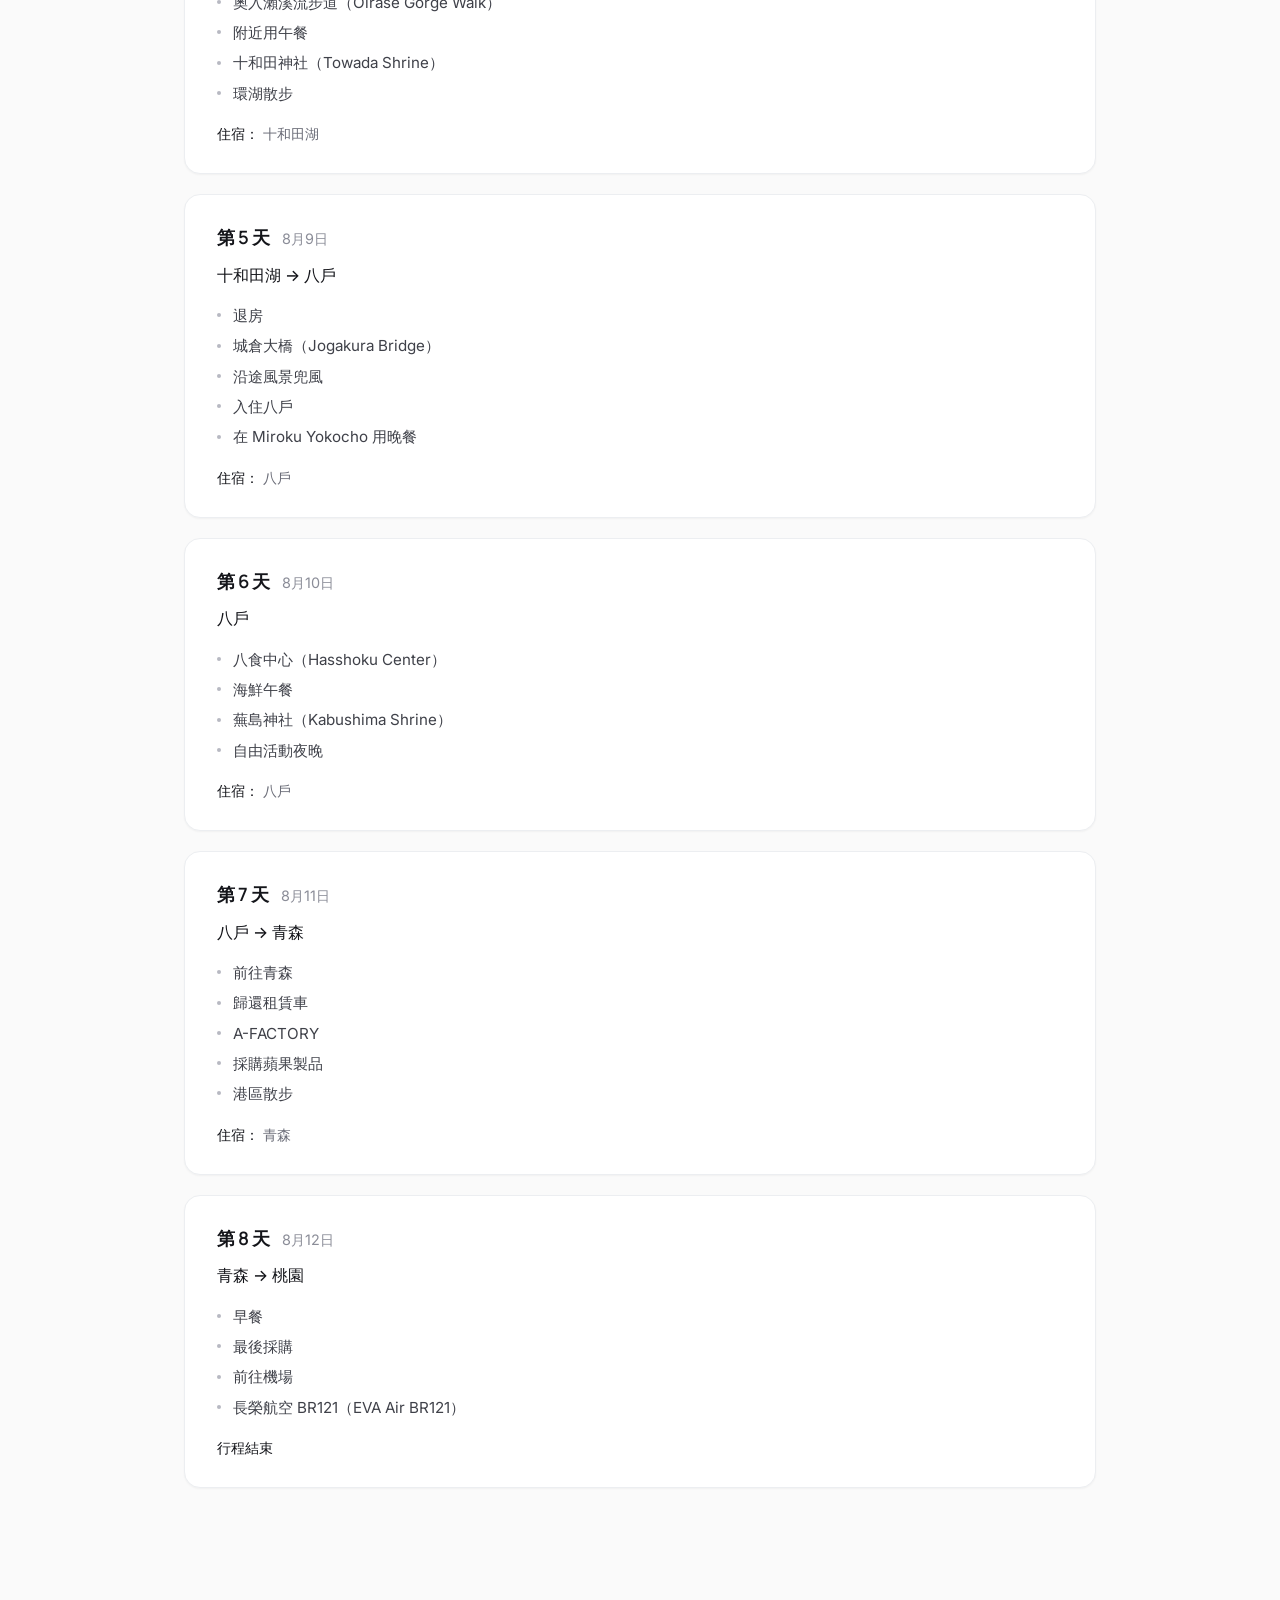
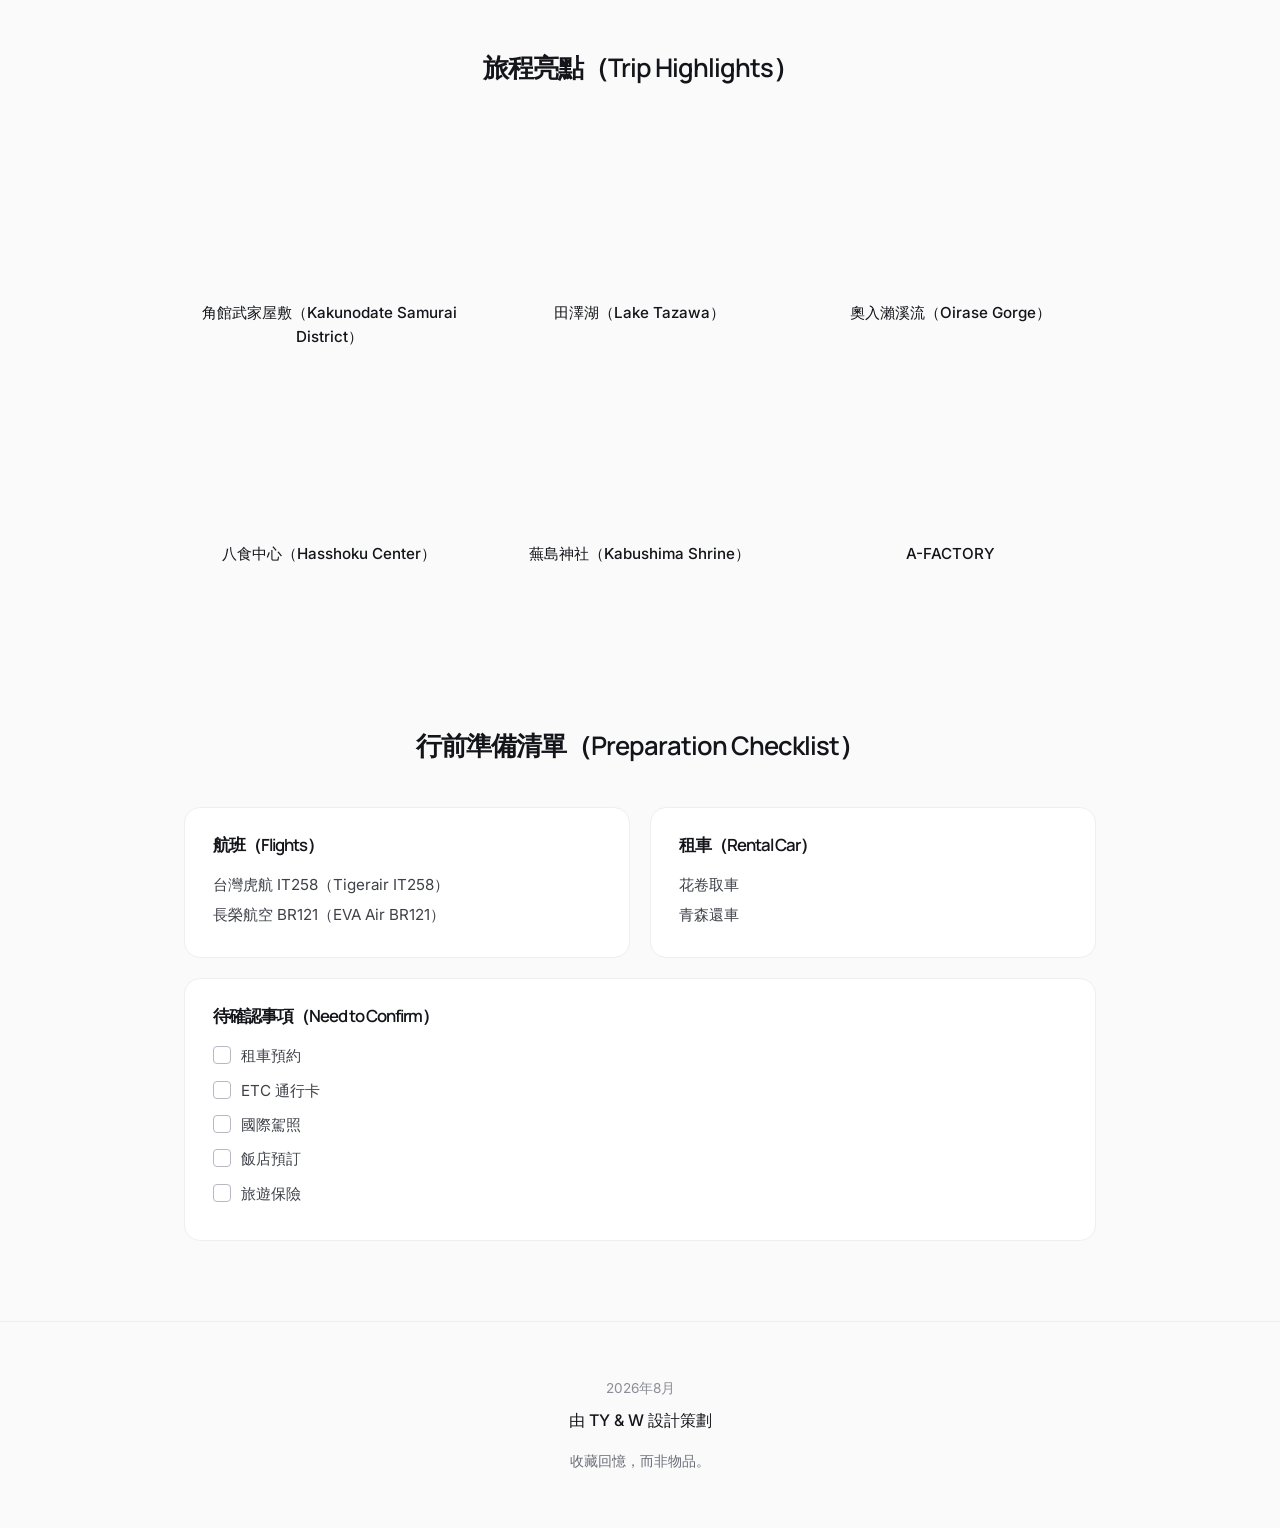
==== commit 1b8e3a62: "Translate site content to Traditional Chinese with English/Japanese romanization in parentheses" ====
--- a/trips/tohoku-2026/index.html
+++ b/trips/tohoku-2026/index.html
@@ -1,9 +1,9 @@
 <!DOCTYPE html>
-<html lang="en">
+<html lang="zh-Hant">
 <head>
   <meta charset="UTF-8">
   <meta name="viewport" content="width=device-width, initial-scale=1.0">
-  <title>Tohoku Summer Road Trip — Travel Plans</title>
+  <title>東北夏日自駕之旅（Tohoku Summer Road Trip）— 旅行計畫</title>
   <link rel="preconnect" href="https://fonts.googleapis.com">
   <link rel="preconnect" href="https://fonts.gstatic.com" crossorigin>
   <link href="https://fonts.googleapis.com/css2?family=Inter:wght@400;500;600&family=Manrope:wght@600;700&display=swap" rel="stylesheet">
@@ -12,72 +12,72 @@
 <body>
 
   <nav class="trip-nav">
-    <a href="../../index.html" class="trip-nav-brand">Travel Plans</a>
-    <a href="../../index.html" class="trip-nav-back">&larr; Back to Home</a>
+    <a href="../../index.html" class="trip-nav-brand">旅行計畫（Travel Plans）</a>
+    <a href="../../index.html" class="trip-nav-back">&larr; 回首頁（Back to Home）</a>
   </nav>
 
   <header class="trip-hero">
     <div class="trip-hero-overlay"></div>
     <div class="trip-hero-content">
-      <h1>Tohoku Summer Road Trip</h1>
-      <p class="trip-hero-dates">August 5 &ndash; August 12, 2026</p>
-      <p class="trip-hero-meta">8 Days | Couple Travel | Self Drive</p>
-      <p class="trip-hero-route">Aomori &bull; Akita &bull; Iwate</p>
+      <h1>東北夏日自駕之旅（Tohoku Summer Road Trip）</h1>
+      <p class="trip-hero-dates">2026年8月5日 &ndash; 8月12日</p>
+      <p class="trip-hero-meta">8天｜兩人旅行｜自駕</p>
+      <p class="trip-hero-route">青森・秋田・岩手（Aomori・Akita・Iwate）</p>
     </div>
   </header>
 
   <section class="trip-section route-section">
-    <h2 class="trip-section-title">Route Overview</h2>
+    <h2 class="trip-section-title">路線總覽（Route Overview）</h2>
     <div class="route-flow">
-      <div class="route-step">Hanamaki (花卷)</div>
-      <div class="route-arrow">&darr;</div>
-      <div class="route-step">Kakunodate (角館)</div>
-      <div class="route-arrow">&darr;</div>
-      <div class="route-step">Lake Towada (十和田湖)</div>
-      <div class="route-arrow">&darr;</div>
-      <div class="route-step">Hachinohe (八戶)</div>
-      <div class="route-arrow">&darr;</div>
-      <div class="route-step">Aomori (青森)</div>
-    </div>
-    <p class="route-distance">Estimated total driving distance: ~500km</p>
+      <div class="route-step">花卷（Hanamaki）</div>
+      <div class="route-arrow">&darr;</div>
+      <div class="route-step">角館（Kakunodate）</div>
+      <div class="route-arrow">&darr;</div>
+      <div class="route-step">十和田湖（Lake Towada）</div>
+      <div class="route-arrow">&darr;</div>
+      <div class="route-step">八戶（Hachinohe）</div>
+      <div class="route-arrow">&darr;</div>
+      <div class="route-step">青森（Aomori）</div>
+    </div>
+    <p class="route-distance">預估總駕駛距離：約 500 公里</p>
   </section>
 
   <section class="trip-section accommodation-section">
-    <h2 class="trip-section-title">Accommodation Summary</h2>
+    <h2 class="trip-section-title">住宿總覽（Accommodation Summary）</h2>
     <div class="accommodation-card">
       <table class="accommodation-table">
         <thead>
           <tr>
-            <th>Date</th>
-            <th>Location</th>
-            <th>Hotel</th>
+            <th>日期</th>
+            <th>地點</th>
+            <th>飯店</th>
           </tr>
         </thead>
         <tbody>
           <tr>
-            <td data-label="Date">8/5</td>
-            <td data-label="Location">Hanamaki</td>
-            <td data-label="Hotel">Hotel Grand Ciel Hanamaki</td>
-          </tr>
-          <tr>
-            <td data-label="Date">8/6</td>
-            <td data-label="Location">Kakunodate</td>
-            <td data-label="Hotel">Machiya Hotel Kakunodate</td>
-          </tr>
-          <tr>
-            <td data-label="Date">8/7&ndash;8/8</td>
-            <td data-label="Location">Lake Towada</td>
-            <td data-label="Hotel">Lakeside Inn Nagomi</td>
-          </tr>
-          <tr>
-            <td data-label="Date">8/9&ndash;8/10</td>
-            <td data-label="Location">Hachinohe</td>
-            <td data-label="Hotel">APA Hotel Honhachinohe</td>
-          </tr>
-          <tr>
-            <td data-label="Date">8/11</td>
-            <td data-label="Location">Aomori</td>
-            <td data-label="Hotel">Daiwa Roynet Hotel Aomori</td>
+            <td data-label="日期">8/5</td>
+            <td data-label="地點">花卷</td>
+            <td data-label="飯店">Hotel Grand Ciel Hanamaki</td>
+          </tr>
+          <tr>
+            <td data-label="日期">8/6</td>
+            <td data-label="地點">角館</td>
+            <td data-label="飯店">Machiya Hotel Kakunodate</td>
+          </tr>
+          <tr>
+            <td data-label="日期">8/7&ndash;8/8</td>
+            <td data-label="地點">十和田湖</td>
+            <td data-label="飯店">Lakeside Inn Nagomi</td>
+          </tr>
+          <tr>
+            <td data-label="日期">8/9&ndash;8/10</td>
+            <td data-label="地點">八戶</td>
+            <td data-label="飯店">APA Hotel Honhachinohe</td>
+          </tr>
+          <tr>
+            <td data-label="日期">8/11</td>
+            <td data-label="地點">青森</td>
+            <td data-label="飯店">Daiwa Roynet Hotel Aomori</td>
           </tr>
         </tbody>
       </table>
@@ -85,158 +85,158 @@
   </section>
 
   <section class="trip-section itinerary-section">
-    <h2 class="trip-section-title">Day-by-Day Itinerary</h2>
+    <h2 class="trip-section-title">每日行程（Day-by-Day Itinerary）</h2>
     <div class="itinerary-list">
 
       <article class="day-card">
         <div class="day-heading">
-          <span class="day-number">Day 1</span>
-          <span class="day-date">August 5</span>
-        </div>
-        <p class="day-route">Taoyuan &rarr; Hanamaki</p>
-        <ul class="day-activities">
-          <li>Tigerair IT258</li>
-          <li>Arrive Hanamaki Airport</li>
-          <li>Immigration</li>
-          <li>Dinner at Yoraiso</li>
-          <li>Check in hotel</li>
-        </ul>
-        <p class="day-stay"><span>Stay:</span> Hanamaki</p>
-      </article>
-
-      <article class="day-card">
-        <div class="day-heading">
-          <span class="day-number">Day 2</span>
-          <span class="day-date">August 6</span>
-        </div>
-        <p class="day-route">Hanamaki &rarr; Kakunodate</p>
-        <ul class="day-activities">
-          <li>Pick up rental car</li>
-          <li>Marukan Cafeteria</li>
-          <li>Lake Tazawa</li>
-          <li>Goza no Ishi Shrine</li>
-          <li>Drive to Kakunodate</li>
-        </ul>
-        <p class="day-stay"><span>Stay:</span> Kakunodate</p>
-      </article>
-
-      <article class="day-card">
-        <div class="day-heading">
-          <span class="day-number">Day 3</span>
-          <span class="day-date">August 7</span>
-        </div>
-        <p class="day-route">Kakunodate &rarr; Lake Towada</p>
-        <ul class="day-activities">
-          <li>Kakunodate Samurai District</li>
-          <li>Lunch in town</li>
-          <li>Drive north</li>
-          <li>Check in at Lake Towada</li>
-        </ul>
-        <p class="day-stay"><span>Stay:</span> Lake Towada</p>
-      </article>
-
-      <article class="day-card">
-        <div class="day-heading">
-          <span class="day-number">Day 4</span>
-          <span class="day-date">August 8</span>
-        </div>
-        <p class="day-route">Lake Towada</p>
-        <ul class="day-activities">
-          <li>Oirase Gorge Walk</li>
-          <li>Lunch nearby</li>
-          <li>Towada Shrine</li>
-          <li>Lake walk</li>
-        </ul>
-        <p class="day-stay"><span>Stay:</span> Lake Towada</p>
-      </article>
-
-      <article class="day-card">
-        <div class="day-heading">
-          <span class="day-number">Day 5</span>
-          <span class="day-date">August 9</span>
-        </div>
-        <p class="day-route">Lake Towada &rarr; Hachinohe</p>
-        <ul class="day-activities">
-          <li>Check out</li>
-          <li>Jogakura Bridge</li>
-          <li>Scenic drive</li>
-          <li>Check in Hachinohe</li>
-          <li>Dinner at Miroku Yokocho</li>
-        </ul>
-        <p class="day-stay"><span>Stay:</span> Hachinohe</p>
-      </article>
-
-      <article class="day-card">
-        <div class="day-heading">
-          <span class="day-number">Day 6</span>
-          <span class="day-date">August 10</span>
-        </div>
-        <p class="day-route">Hachinohe</p>
-        <ul class="day-activities">
-          <li>Hasshoku Center</li>
-          <li>Seafood lunch</li>
-          <li>Kabushima Shrine</li>
-          <li>Free evening</li>
-        </ul>
-        <p class="day-stay"><span>Stay:</span> Hachinohe</p>
-      </article>
-
-      <article class="day-card">
-        <div class="day-heading">
-          <span class="day-number">Day 7</span>
-          <span class="day-date">August 11</span>
-        </div>
-        <p class="day-route">Hachinohe &rarr; Aomori</p>
-        <ul class="day-activities">
-          <li>Drive to Aomori</li>
-          <li>Return rental car</li>
+          <span class="day-number">第 1 天</span>
+          <span class="day-date">8月5日</span>
+        </div>
+        <p class="day-route">桃園 &rarr; 花卷</p>
+        <ul class="day-activities">
+          <li>台灣虎航 IT258（Tigerair IT258）</li>
+          <li>抵達花卷機場</li>
+          <li>入境審查</li>
+          <li>在 Yoraiso 用晚餐</li>
+          <li>飯店入住</li>
+        </ul>
+        <p class="day-stay"><span>住宿：</span> 花卷</p>
+      </article>
+
+      <article class="day-card">
+        <div class="day-heading">
+          <span class="day-number">第 2 天</span>
+          <span class="day-date">8月6日</span>
+        </div>
+        <p class="day-route">花卷 &rarr; 角館</p>
+        <ul class="day-activities">
+          <li>取租賃車</li>
+          <li>丸館食堂（Marukan Cafeteria）</li>
+          <li>田澤湖（Lake Tazawa）</li>
+          <li>御座石神社（Goza no Ishi Shrine）</li>
+          <li>前往角館</li>
+        </ul>
+        <p class="day-stay"><span>住宿：</span> 角館</p>
+      </article>
+
+      <article class="day-card">
+        <div class="day-heading">
+          <span class="day-number">第 3 天</span>
+          <span class="day-date">8月7日</span>
+        </div>
+        <p class="day-route">角館 &rarr; 十和田湖</p>
+        <ul class="day-activities">
+          <li>角館武家屋敷（Kakunodate Samurai District）</li>
+          <li>在鎮上用午餐</li>
+          <li>向北行駛</li>
+          <li>入住十和田湖</li>
+        </ul>
+        <p class="day-stay"><span>住宿：</span> 十和田湖</p>
+      </article>
+
+      <article class="day-card">
+        <div class="day-heading">
+          <span class="day-number">第 4 天</span>
+          <span class="day-date">8月8日</span>
+        </div>
+        <p class="day-route">十和田湖</p>
+        <ul class="day-activities">
+          <li>奧入瀨溪流步道（Oirase Gorge Walk）</li>
+          <li>附近用午餐</li>
+          <li>十和田神社（Towada Shrine）</li>
+          <li>環湖散步</li>
+        </ul>
+        <p class="day-stay"><span>住宿：</span> 十和田湖</p>
+      </article>
+
+      <article class="day-card">
+        <div class="day-heading">
+          <span class="day-number">第 5 天</span>
+          <span class="day-date">8月9日</span>
+        </div>
+        <p class="day-route">十和田湖 &rarr; 八戶</p>
+        <ul class="day-activities">
+          <li>退房</li>
+          <li>城倉大橋（Jogakura Bridge）</li>
+          <li>沿途風景兜風</li>
+          <li>入住八戶</li>
+          <li>在 Miroku Yokocho 用晚餐</li>
+        </ul>
+        <p class="day-stay"><span>住宿：</span> 八戶</p>
+      </article>
+
+      <article class="day-card">
+        <div class="day-heading">
+          <span class="day-number">第 6 天</span>
+          <span class="day-date">8月10日</span>
+        </div>
+        <p class="day-route">八戶</p>
+        <ul class="day-activities">
+          <li>八食中心（Hasshoku Center）</li>
+          <li>海鮮午餐</li>
+          <li>蕪島神社（Kabushima Shrine）</li>
+          <li>自由活動夜晚</li>
+        </ul>
+        <p class="day-stay"><span>住宿：</span> 八戶</p>
+      </article>
+
+      <article class="day-card">
+        <div class="day-heading">
+          <span class="day-number">第 7 天</span>
+          <span class="day-date">8月11日</span>
+        </div>
+        <p class="day-route">八戶 &rarr; 青森</p>
+        <ul class="day-activities">
+          <li>前往青森</li>
+          <li>歸還租賃車</li>
           <li>A-FACTORY</li>
-          <li>Apple products shopping</li>
-          <li>Port area walk</li>
-        </ul>
-        <p class="day-stay"><span>Stay:</span> Aomori</p>
-      </article>
-
-      <article class="day-card">
-        <div class="day-heading">
-          <span class="day-number">Day 8</span>
-          <span class="day-date">August 12</span>
-        </div>
-        <p class="day-route">Aomori &rarr; Taoyuan</p>
-        <ul class="day-activities">
-          <li>Breakfast</li>
-          <li>Last shopping</li>
-          <li>Airport transfer</li>
-          <li>EVA Air BR121</li>
-        </ul>
-        <p class="day-stay"><span>Trip ends</span></p>
+          <li>採購蘋果製品</li>
+          <li>港區散步</li>
+        </ul>
+        <p class="day-stay"><span>住宿：</span> 青森</p>
+      </article>
+
+      <article class="day-card">
+        <div class="day-heading">
+          <span class="day-number">第 8 天</span>
+          <span class="day-date">8月12日</span>
+        </div>
+        <p class="day-route">青森 &rarr; 桃園</p>
+        <ul class="day-activities">
+          <li>早餐</li>
+          <li>最後採購</li>
+          <li>前往機場</li>
+          <li>長榮航空 BR121（EVA Air BR121）</li>
+        </ul>
+        <p class="day-stay"><span>行程結束</span></p>
       </article>
 
     </div>
   </section>
 
   <section class="trip-section highlights-section">
-    <h2 class="trip-section-title">Trip Highlights</h2>
+    <h2 class="trip-section-title">旅程亮點（Trip Highlights）</h2>
     <div class="highlights-grid">
       <div class="highlight-card">
         <div class="highlight-image" style="background-image:url('https://picsum.photos/seed/kakunodate-samurai/600/450');"></div>
-        <p class="highlight-title">Kakunodate Samurai District</p>
+        <p class="highlight-title">角館武家屋敷（Kakunodate Samurai District）</p>
       </div>
       <div class="highlight-card">
         <div class="highlight-image" style="background-image:url('https://picsum.photos/seed/lake-tazawa/600/450');"></div>
-        <p class="highlight-title">Lake Tazawa</p>
+        <p class="highlight-title">田澤湖（Lake Tazawa）</p>
       </div>
       <div class="highlight-card">
         <div class="highlight-image" style="background-image:url('https://picsum.photos/seed/oirase-gorge/600/450');"></div>
-        <p class="highlight-title">Oirase Gorge</p>
+        <p class="highlight-title">奧入瀨溪流（Oirase Gorge）</p>
       </div>
       <div class="highlight-card">
         <div class="highlight-image" style="background-image:url('https://picsum.photos/seed/hasshoku-center/600/450');"></div>
-        <p class="highlight-title">Hasshoku Center</p>
+        <p class="highlight-title">八食中心（Hasshoku Center）</p>
       </div>
       <div class="highlight-card">
         <div class="highlight-image" style="background-image:url('https://picsum.photos/seed/kabushima-shrine/600/450');"></div>
-        <p class="highlight-title">Kabushima Shrine</p>
+        <p class="highlight-title">蕪島神社（Kabushima Shrine）</p>
       </div>
       <div class="highlight-card">
         <div class="highlight-image" style="background-image:url('https://picsum.photos/seed/a-factory/600/450');"></div>
@@ -246,42 +246,42 @@
   </section>
 
   <section class="trip-section checklist-section">
-    <h2 class="trip-section-title">Preparation Checklist</h2>
+    <h2 class="trip-section-title">行前準備清單（Preparation Checklist）</h2>
 
     <div class="checklist-grid">
       <div class="checklist-card">
-        <h3 class="checklist-card-title">Flights</h3>
+        <h3 class="checklist-card-title">航班（Flights）</h3>
         <ul class="checklist-plain">
-          <li>Tigerair IT258</li>
-          <li>EVA Air BR121</li>
+          <li>台灣虎航 IT258（Tigerair IT258）</li>
+          <li>長榮航空 BR121（EVA Air BR121）</li>
         </ul>
       </div>
 
       <div class="checklist-card">
-        <h3 class="checklist-card-title">Rental Car</h3>
+        <h3 class="checklist-card-title">租車（Rental Car）</h3>
         <ul class="checklist-plain">
-          <li>Hanamaki pickup</li>
-          <li>Aomori return</li>
+          <li>花卷取車</li>
+          <li>青森還車</li>
         </ul>
       </div>
     </div>
 
     <div class="checklist-card checklist-card--wide">
-      <h3 class="checklist-card-title">Need to Confirm</h3>
+      <h3 class="checklist-card-title">待確認事項（Need to Confirm）</h3>
       <ul class="checklist">
-        <li>Rental car reservation</li>
-        <li>ETC card</li>
-        <li>International driving permit</li>
-        <li>Hotel reservations</li>
-        <li>Travel insurance</li>
+        <li>租車預約</li>
+        <li>ETC 通行卡</li>
+        <li>國際駕照</li>
+        <li>飯店預訂</li>
+        <li>旅遊保險</li>
       </ul>
     </div>
   </section>
 
   <footer class="trip-footer">
-    <p class="trip-footer-date">August 2026</p>
-    <p class="trip-footer-credit">Designed and curated by TY &amp; W</p>
-    <p class="trip-footer-tagline">Collect moments, not things.</p>
+    <p class="trip-footer-date">2026年8月</p>
+    <p class="trip-footer-credit">由 TY &amp; W 設計策劃</p>
+    <p class="trip-footer-tagline">收藏回憶，而非物品。</p>
   </footer>
 
 </body>
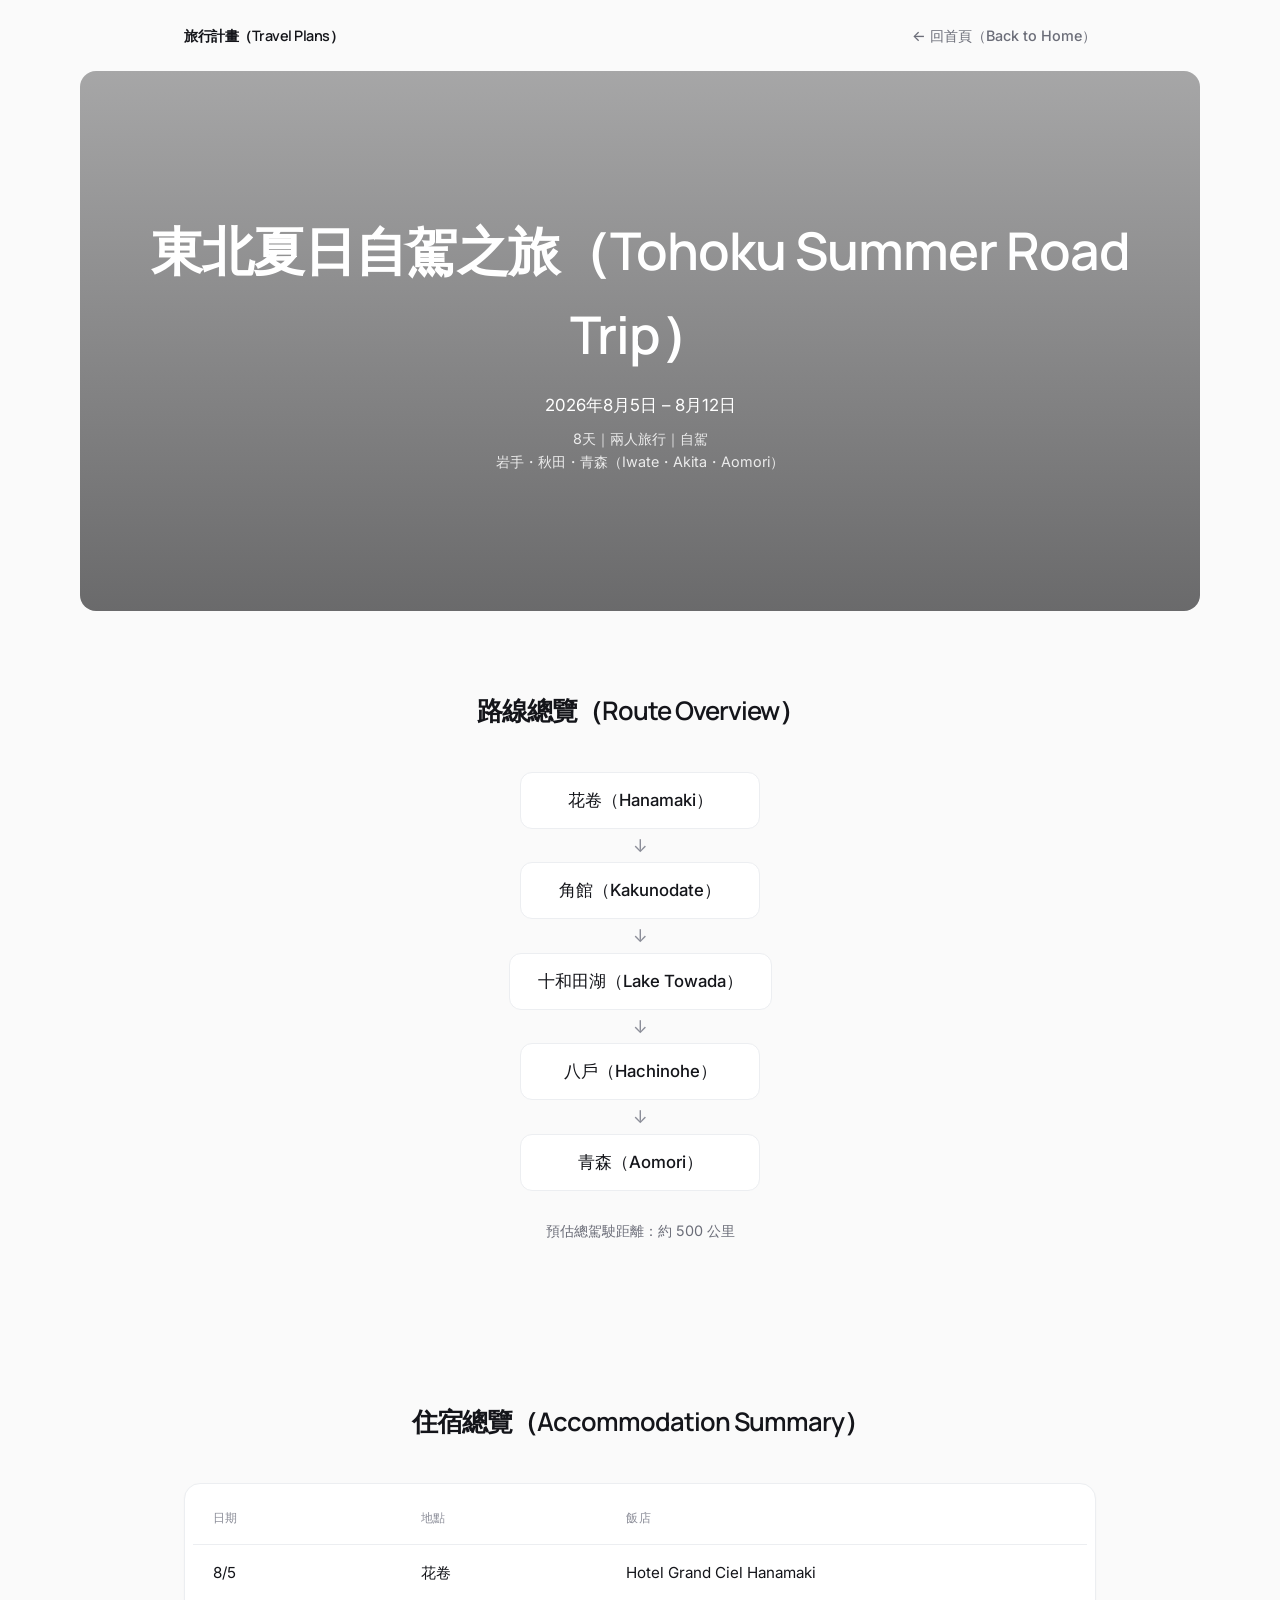
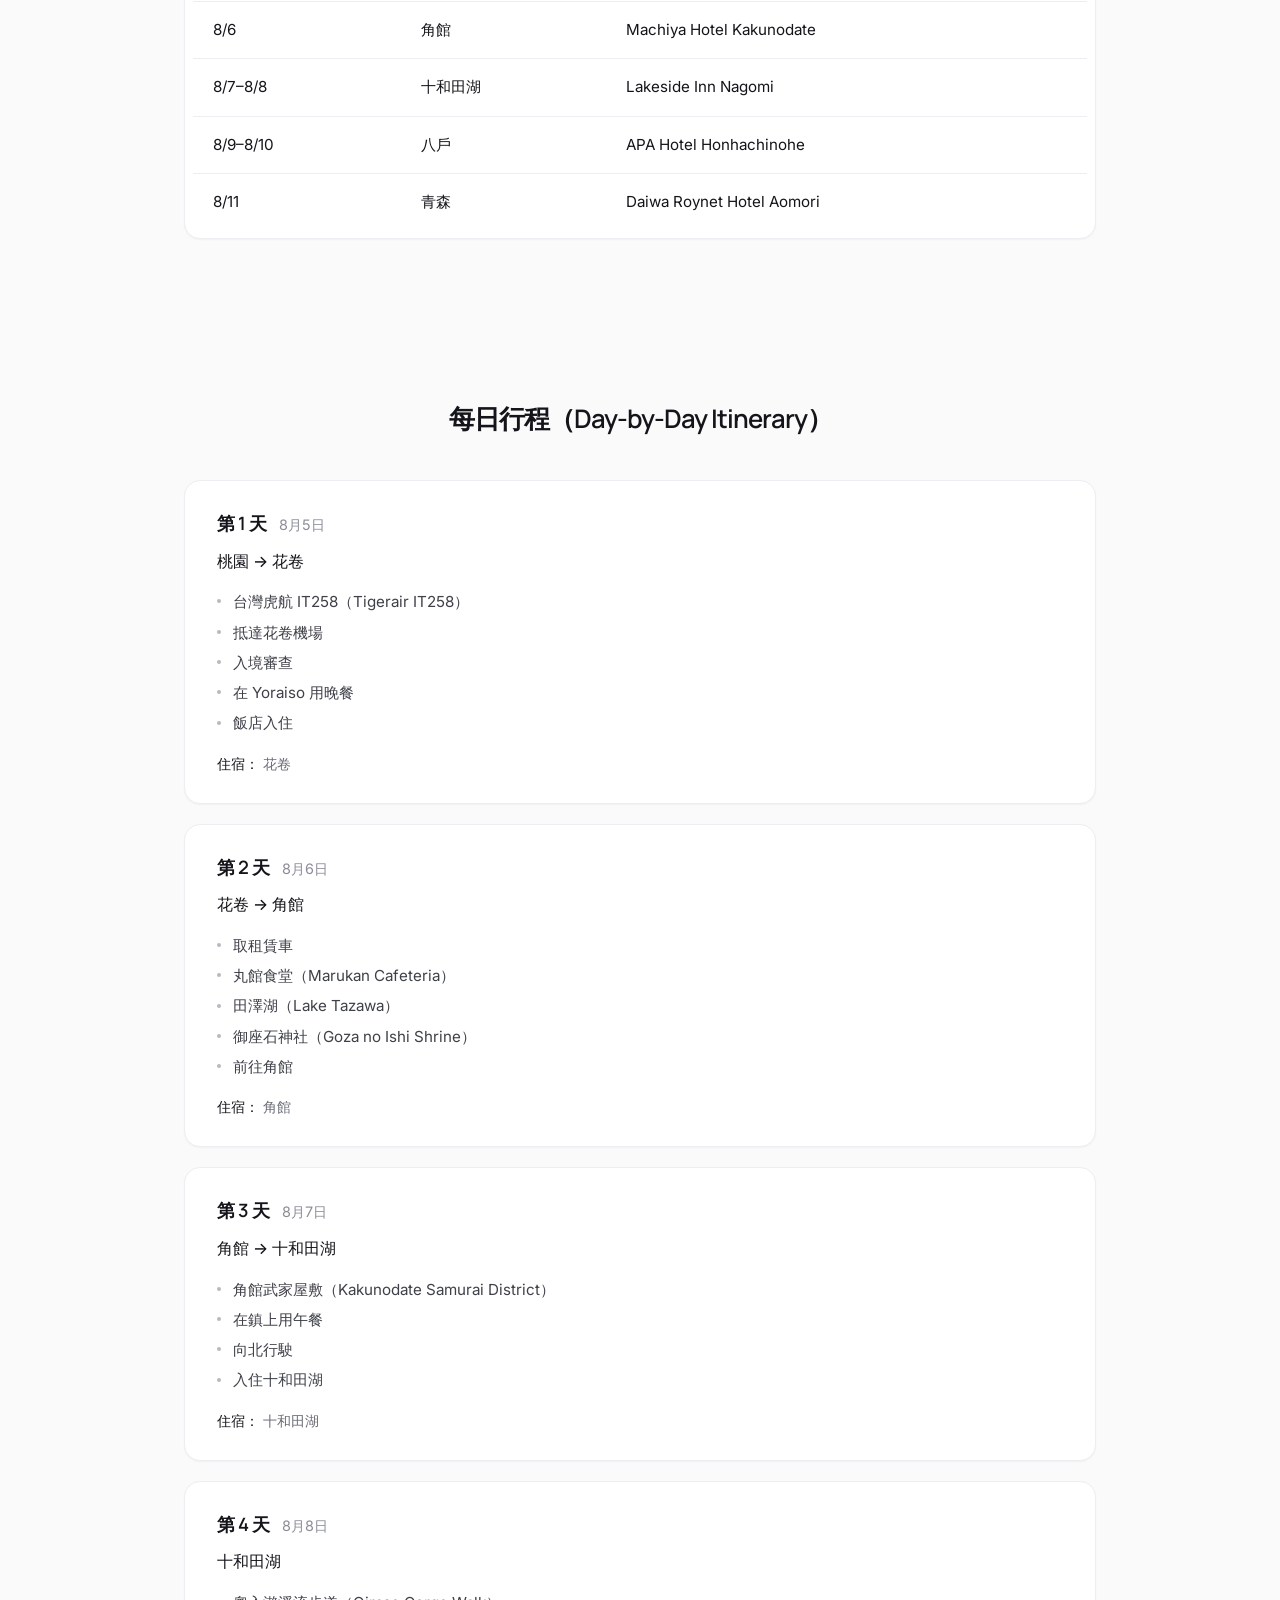
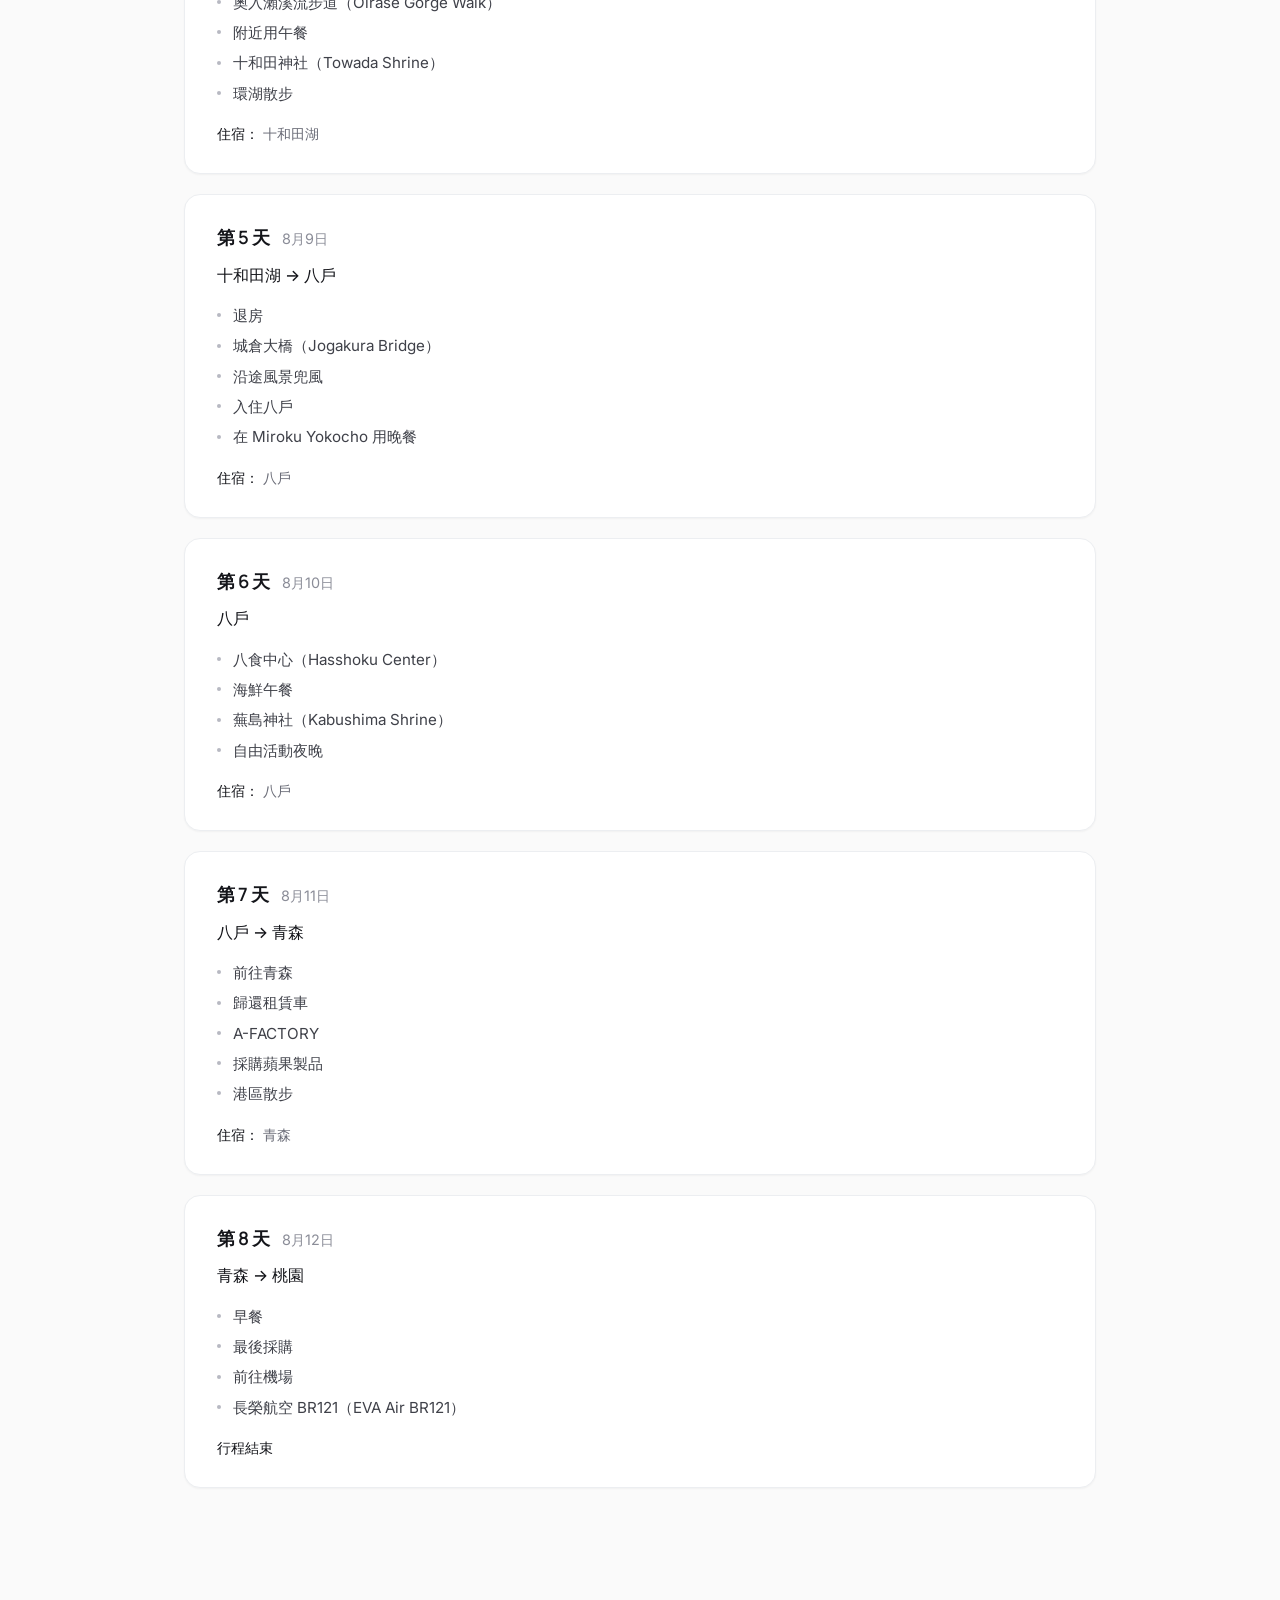
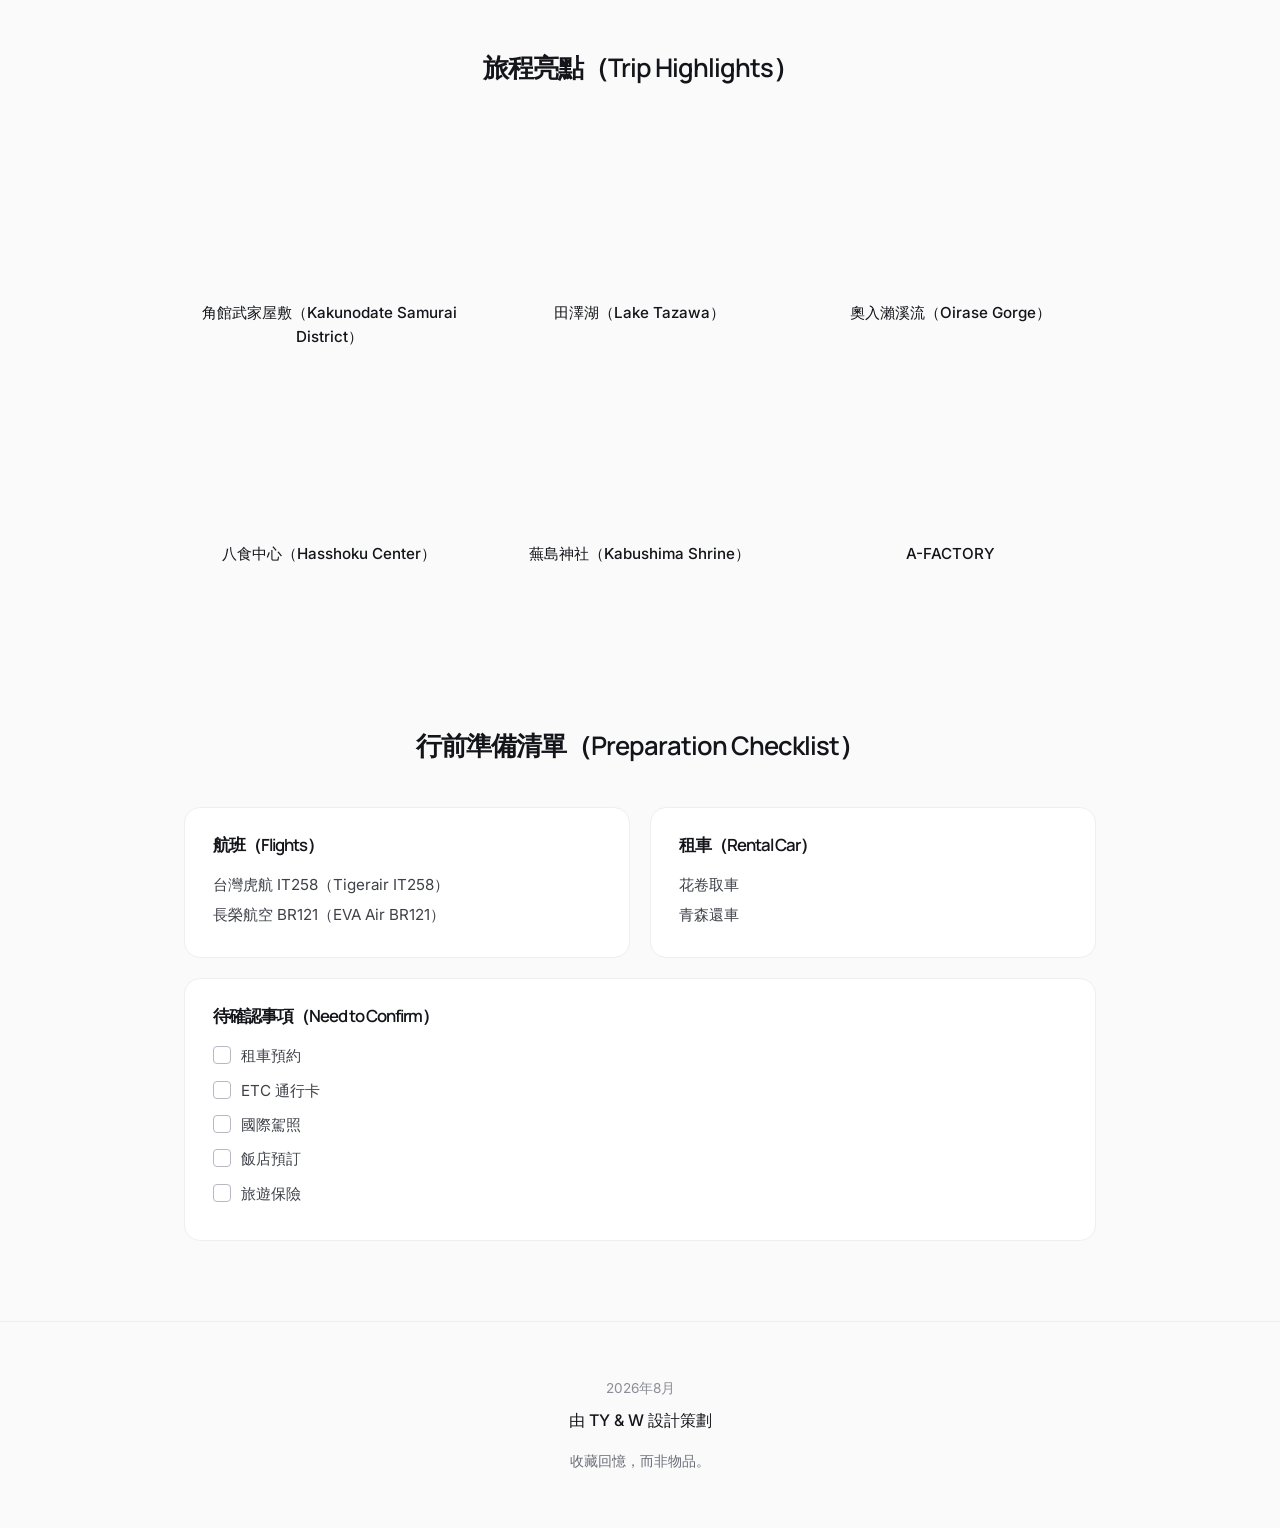
==== commit d5f08ab6: "Fix route order to match actual itinerary: Iwate -> Akita -> Aomori" ====
--- a/trips/tohoku-2026/index.html
+++ b/trips/tohoku-2026/index.html
@@ -22,7 +22,7 @@
       <h1>東北夏日自駕之旅（Tohoku Summer Road Trip）</h1>
       <p class="trip-hero-dates">2026年8月5日 &ndash; 8月12日</p>
       <p class="trip-hero-meta">8天｜兩人旅行｜自駕</p>
-      <p class="trip-hero-route">青森・秋田・岩手（Aomori・Akita・Iwate）</p>
+      <p class="trip-hero-route">岩手・秋田・青森（Iwate・Akita・Aomori）</p>
     </div>
   </header>
 
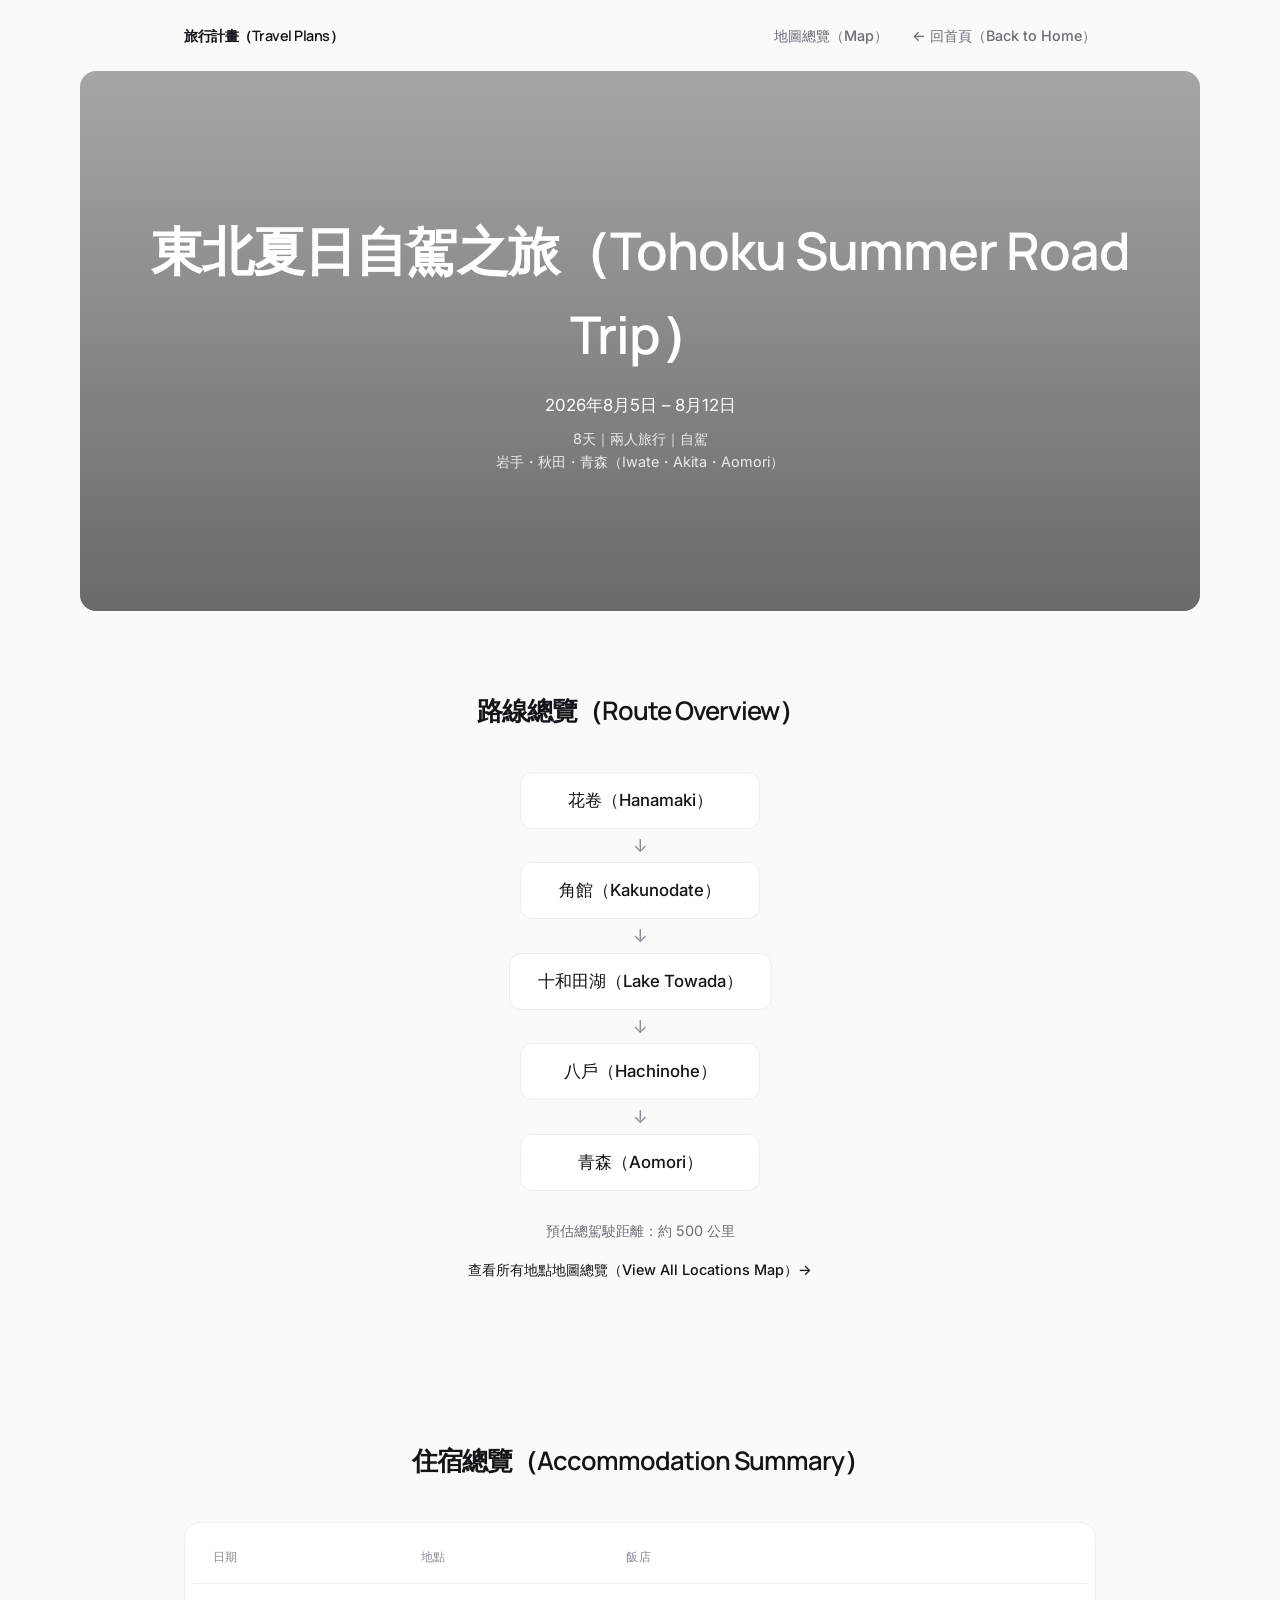
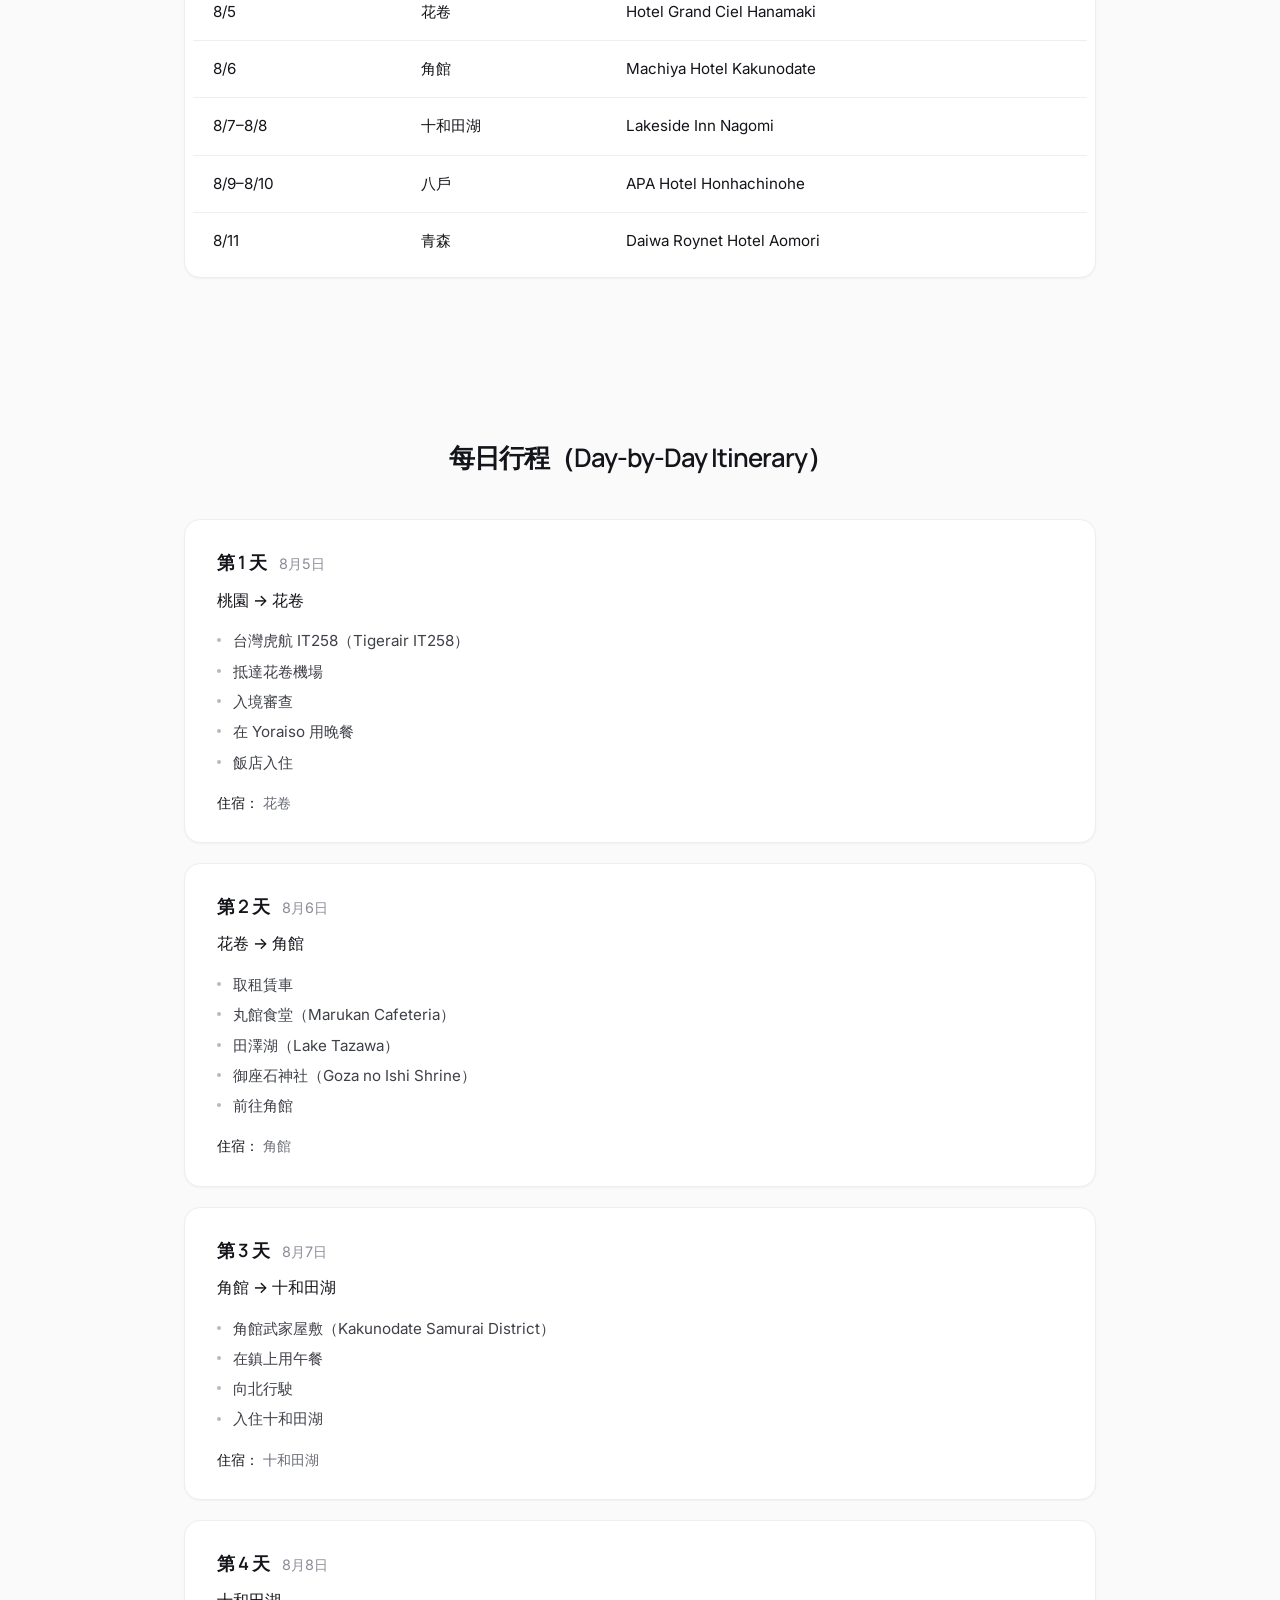
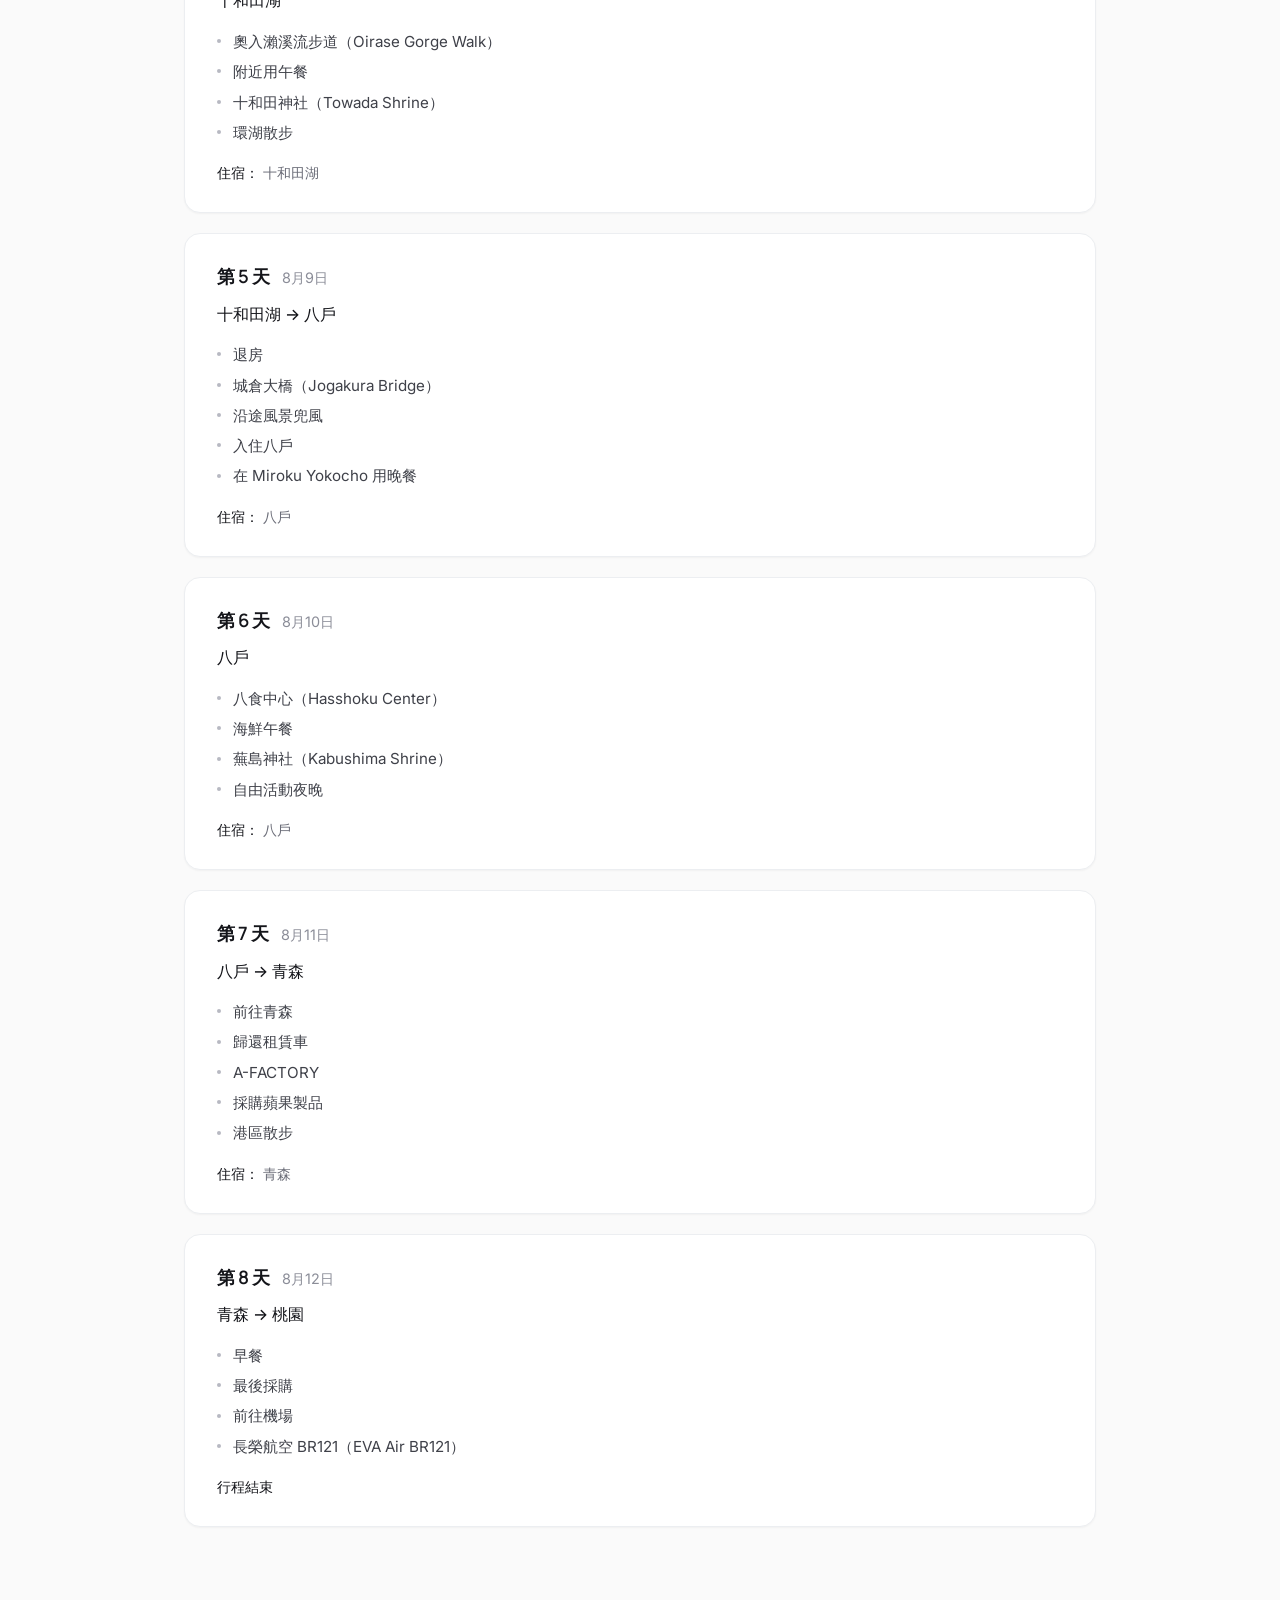
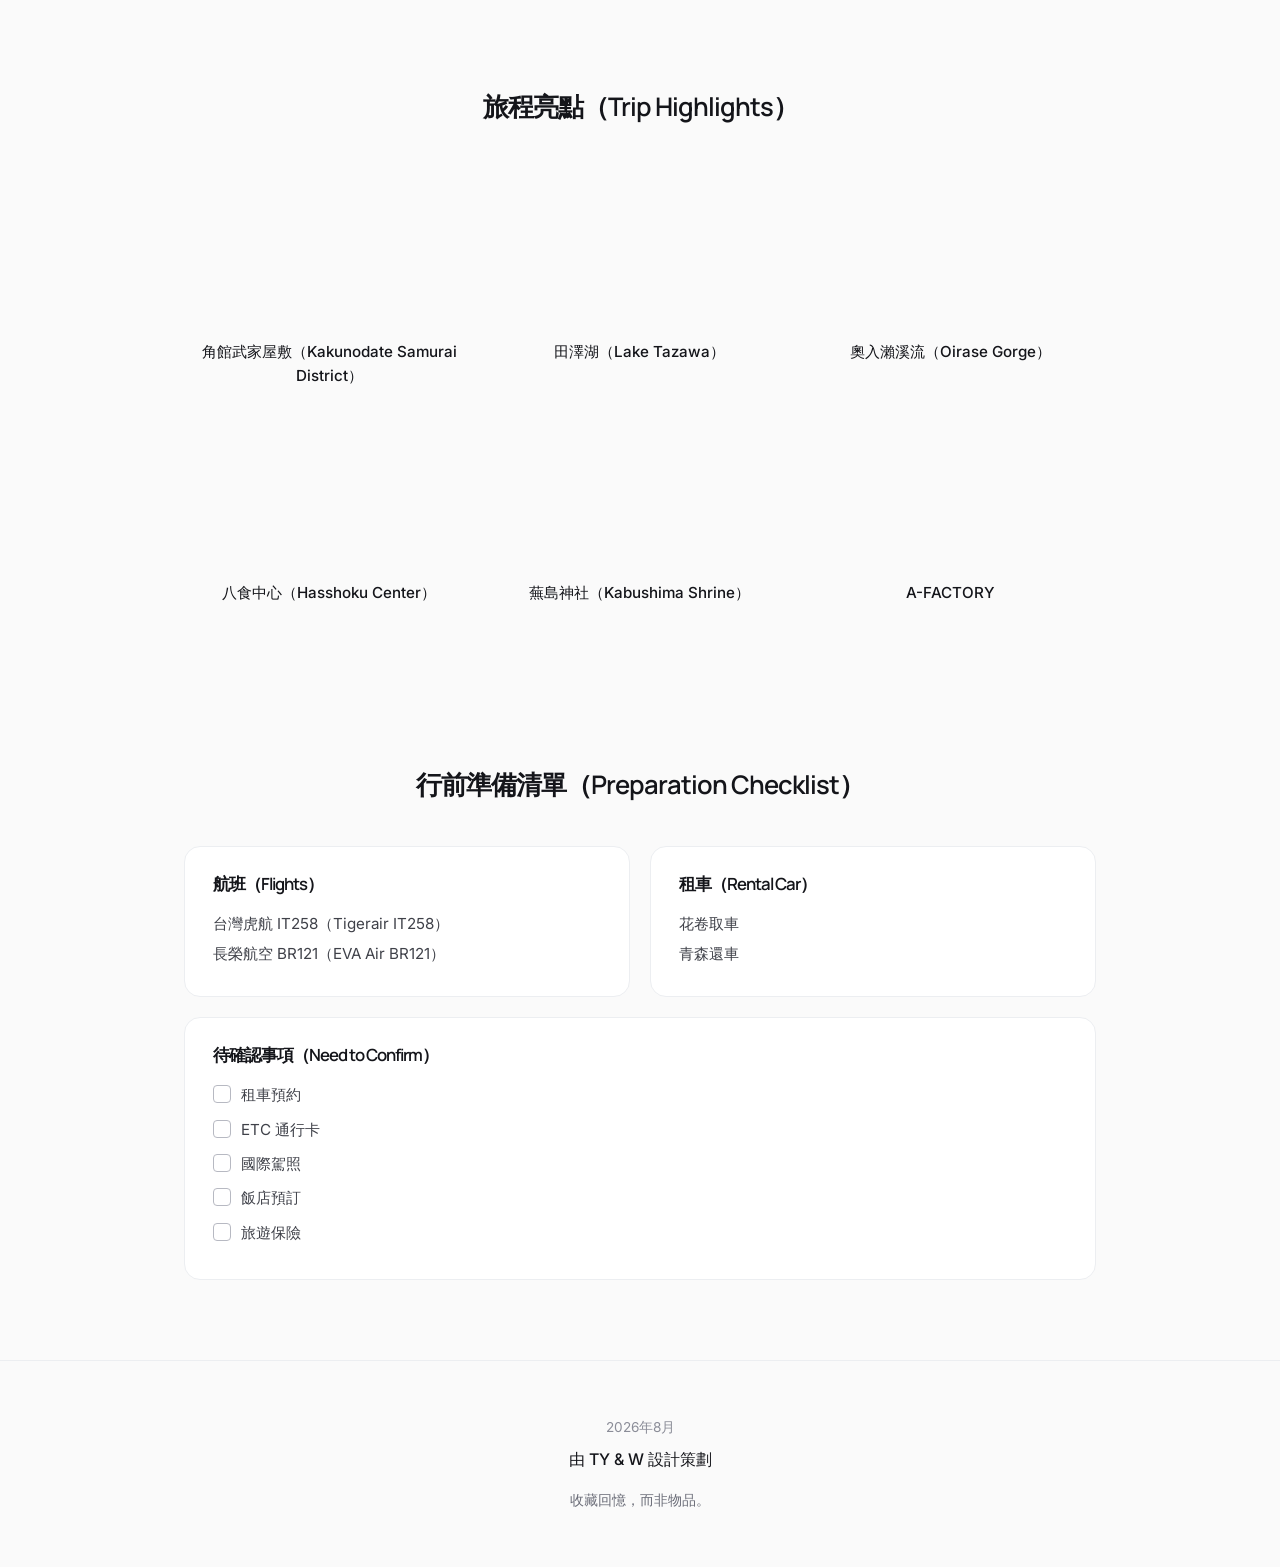
==== commit acb0a0e1: "Add all-locations map page for Tohoku trip with Leaflet/OpenStreetMap" ====
--- a/trips/tohoku-2026/index.html
+++ b/trips/tohoku-2026/index.html
@@ -13,7 +13,10 @@
 
   <nav class="trip-nav">
     <a href="../../index.html" class="trip-nav-brand">旅行計畫（Travel Plans）</a>
-    <a href="../../index.html" class="trip-nav-back">&larr; 回首頁（Back to Home）</a>
+    <div class="trip-nav-links">
+      <a href="map.html" class="trip-nav-link">地圖總覽（Map）</a>
+      <a href="../../index.html" class="trip-nav-back">&larr; 回首頁（Back to Home）</a>
+    </div>
   </nav>
 
   <header class="trip-hero">
@@ -40,6 +43,7 @@
       <div class="route-step">青森（Aomori）</div>
     </div>
     <p class="route-distance">預估總駕駛距離：約 500 公里</p>
+    <p class="route-map-link"><a href="map.html">查看所有地點地圖總覽（View All Locations Map）&rarr;</a></p>
   </section>
 
   <section class="trip-section accommodation-section">
--- a/trips/tohoku-2026/trip.css
+++ b/trips/tohoku-2026/trip.css
@@ -50,10 +50,18 @@
   letter-spacing: -0.5px;
 }
 
+.trip-nav-links {
+  display: flex;
+  align-items: center;
+  gap: 24px;
+}
+
+.trip-nav-link,
 .trip-nav-back {
   color: #6b6d78;
 }
 
+.trip-nav-link:hover,
 .trip-nav-back:hover {
   color: #14151a;
 }
@@ -161,6 +169,102 @@
   color: #6b6d78;
 }
 
+.route-map-link {
+  text-align: center;
+  margin-top: 16px;
+  font-size: 0.9rem;
+  font-weight: 500;
+}
+
+.route-map-link a:hover {
+  color: #6b6d78;
+}
+
+/* ---------------------------------------------
+   All Locations Map page
+--------------------------------------------- */
+
+.map-page-header {
+  padding-bottom: 40px;
+  text-align: center;
+}
+
+.map-page-title {
+  font-size: clamp(1.8rem, 4vw, 2.5rem);
+  margin-bottom: 12px;
+}
+
+.map-page-subtitle {
+  font-size: 1rem;
+  color: #6b6d78;
+}
+
+.map-embed-section {
+  padding-top: 0;
+}
+
+.map-embed-wrap {
+  position: relative;
+  width: 100%;
+  padding-top: 65%;
+  border-radius: 16px;
+  overflow: hidden;
+  border: 1px solid #eceef1;
+  box-shadow: 0 1px 2px rgba(16, 16, 20, 0.04);
+}
+
+.map-embed-wrap iframe,
+.map-embed-wrap #trip-map {
+  position: absolute;
+  inset: 0;
+  width: 100%;
+  height: 100%;
+  border: 0;
+}
+
+.map-embed-caption {
+  text-align: center;
+  margin-top: 16px;
+  font-size: 0.9rem;
+  color: #6b6d78;
+}
+
+.map-list-section {
+  padding-top: 40px;
+}
+
+.map-grid {
+  display: grid;
+  grid-template-columns: repeat(3, 1fr);
+  gap: 16px;
+}
+
+.map-card {
+  background: #ffffff;
+  border: 1px solid #eceef1;
+  border-radius: 12px;
+  padding: 18px 20px;
+  display: flex;
+  align-items: center;
+  justify-content: space-between;
+  gap: 12px;
+}
+
+.map-card-name {
+  font-size: 0.95rem;
+  font-weight: 500;
+}
+
+.map-card-link {
+  font-size: 0.85rem;
+  color: #6b6d78;
+  white-space: nowrap;
+}
+
+.map-card-link:hover {
+  color: #14151a;
+}
+
 /* ---------------------------------------------
    Accommodation table
 --------------------------------------------- */
@@ -405,6 +509,15 @@
     padding: 12px;
     font-size: 0.85rem;
   }
+
+  .map-grid {
+    grid-template-columns: repeat(2, 1fr);
+  }
+
+  .map-embed-wrap {
+    padding-top: 100%;
+    border-radius: 0;
+  }
 }
 
 @media (max-width: 480px) {
@@ -416,4 +529,13 @@
     min-width: 200px;
     font-size: 0.95rem;
   }
-}
+
+  .map-grid {
+    grid-template-columns: 1fr;
+  }
+
+  .map-card {
+    flex-direction: column;
+    align-items: flex-start;
+  }
+}
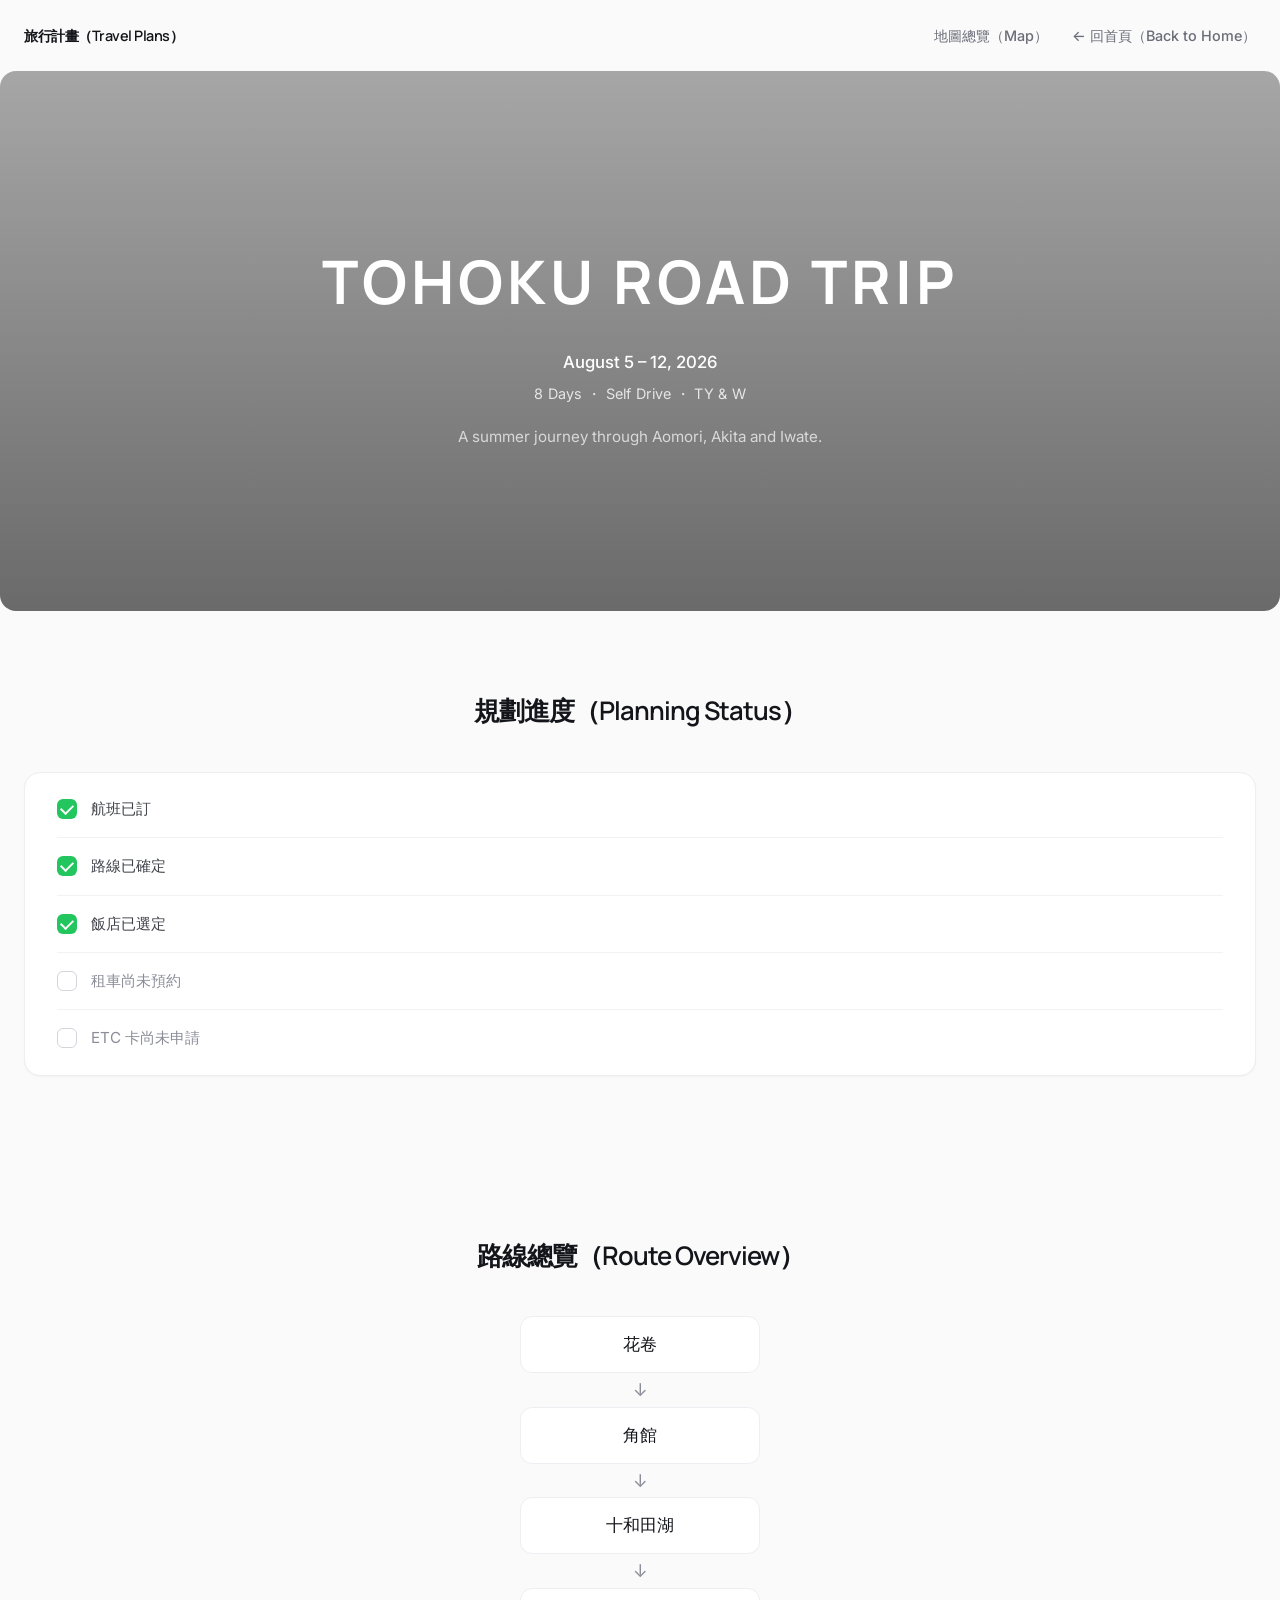
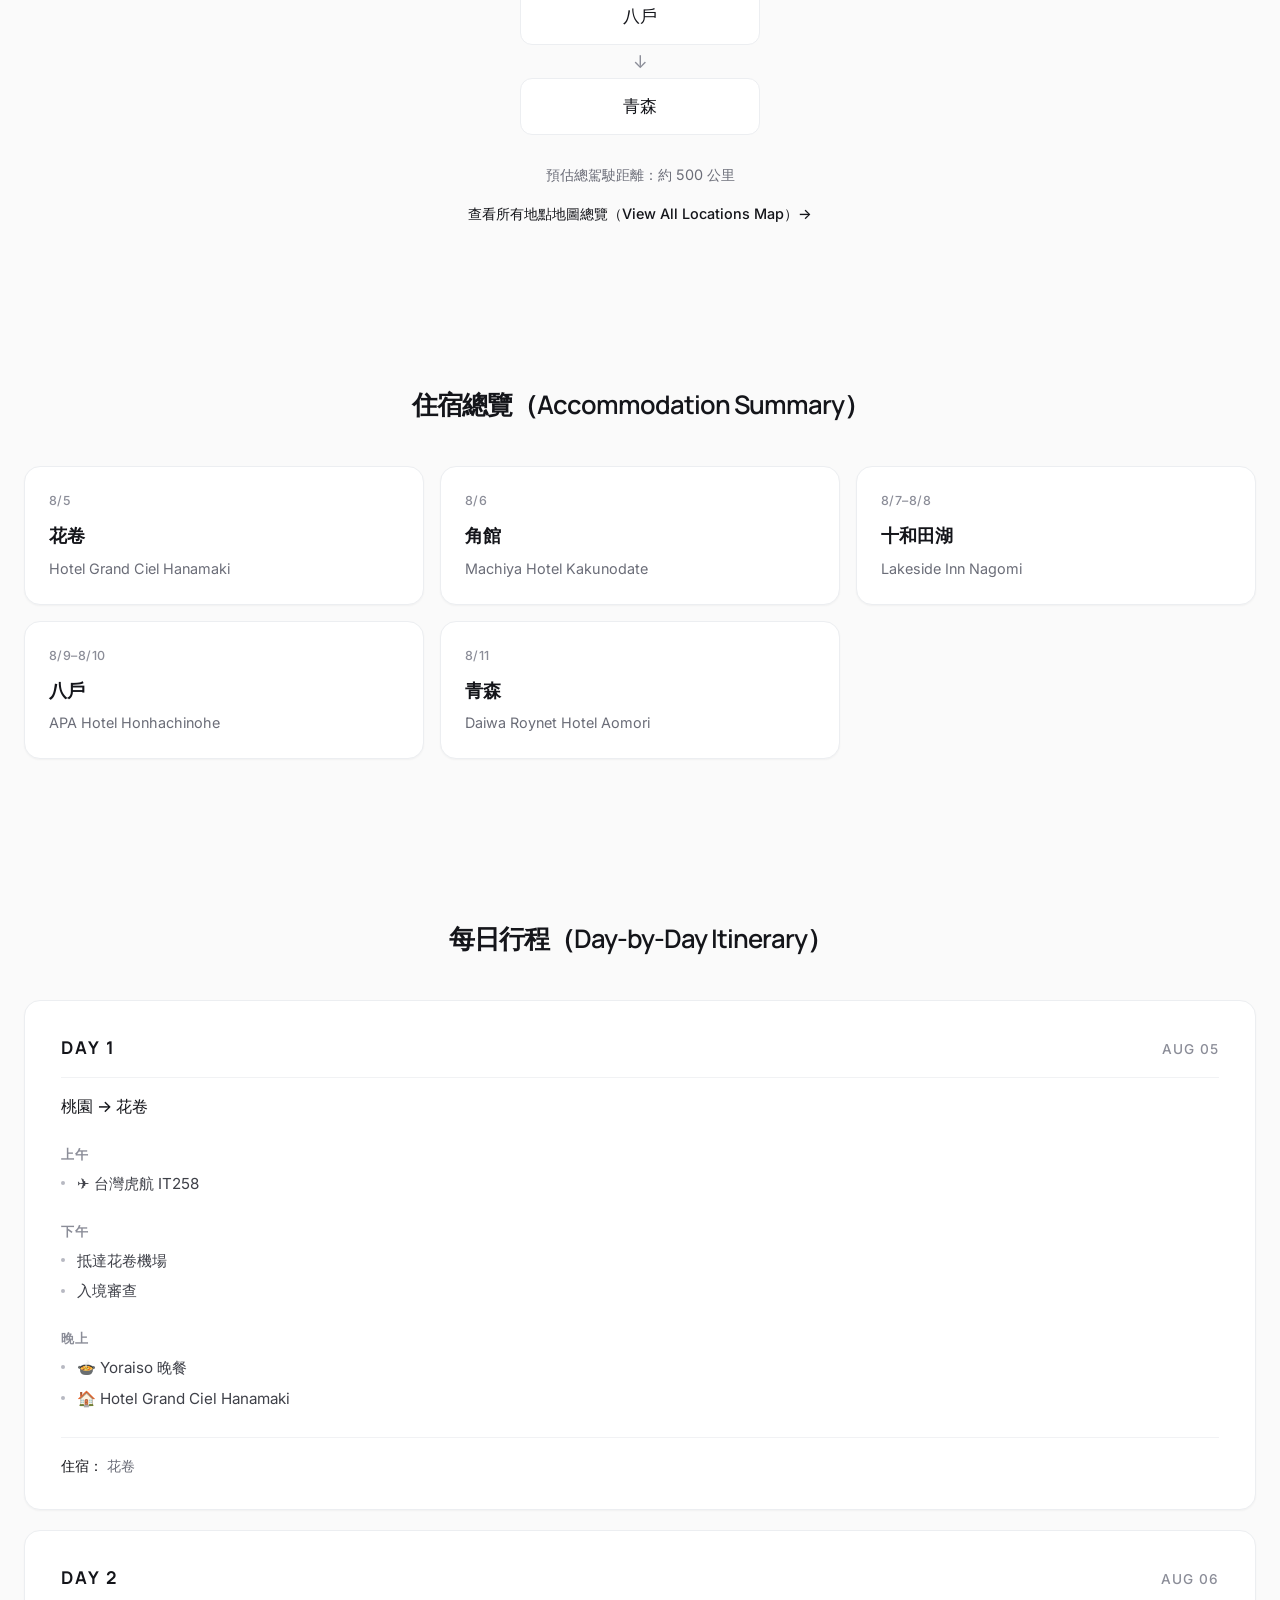
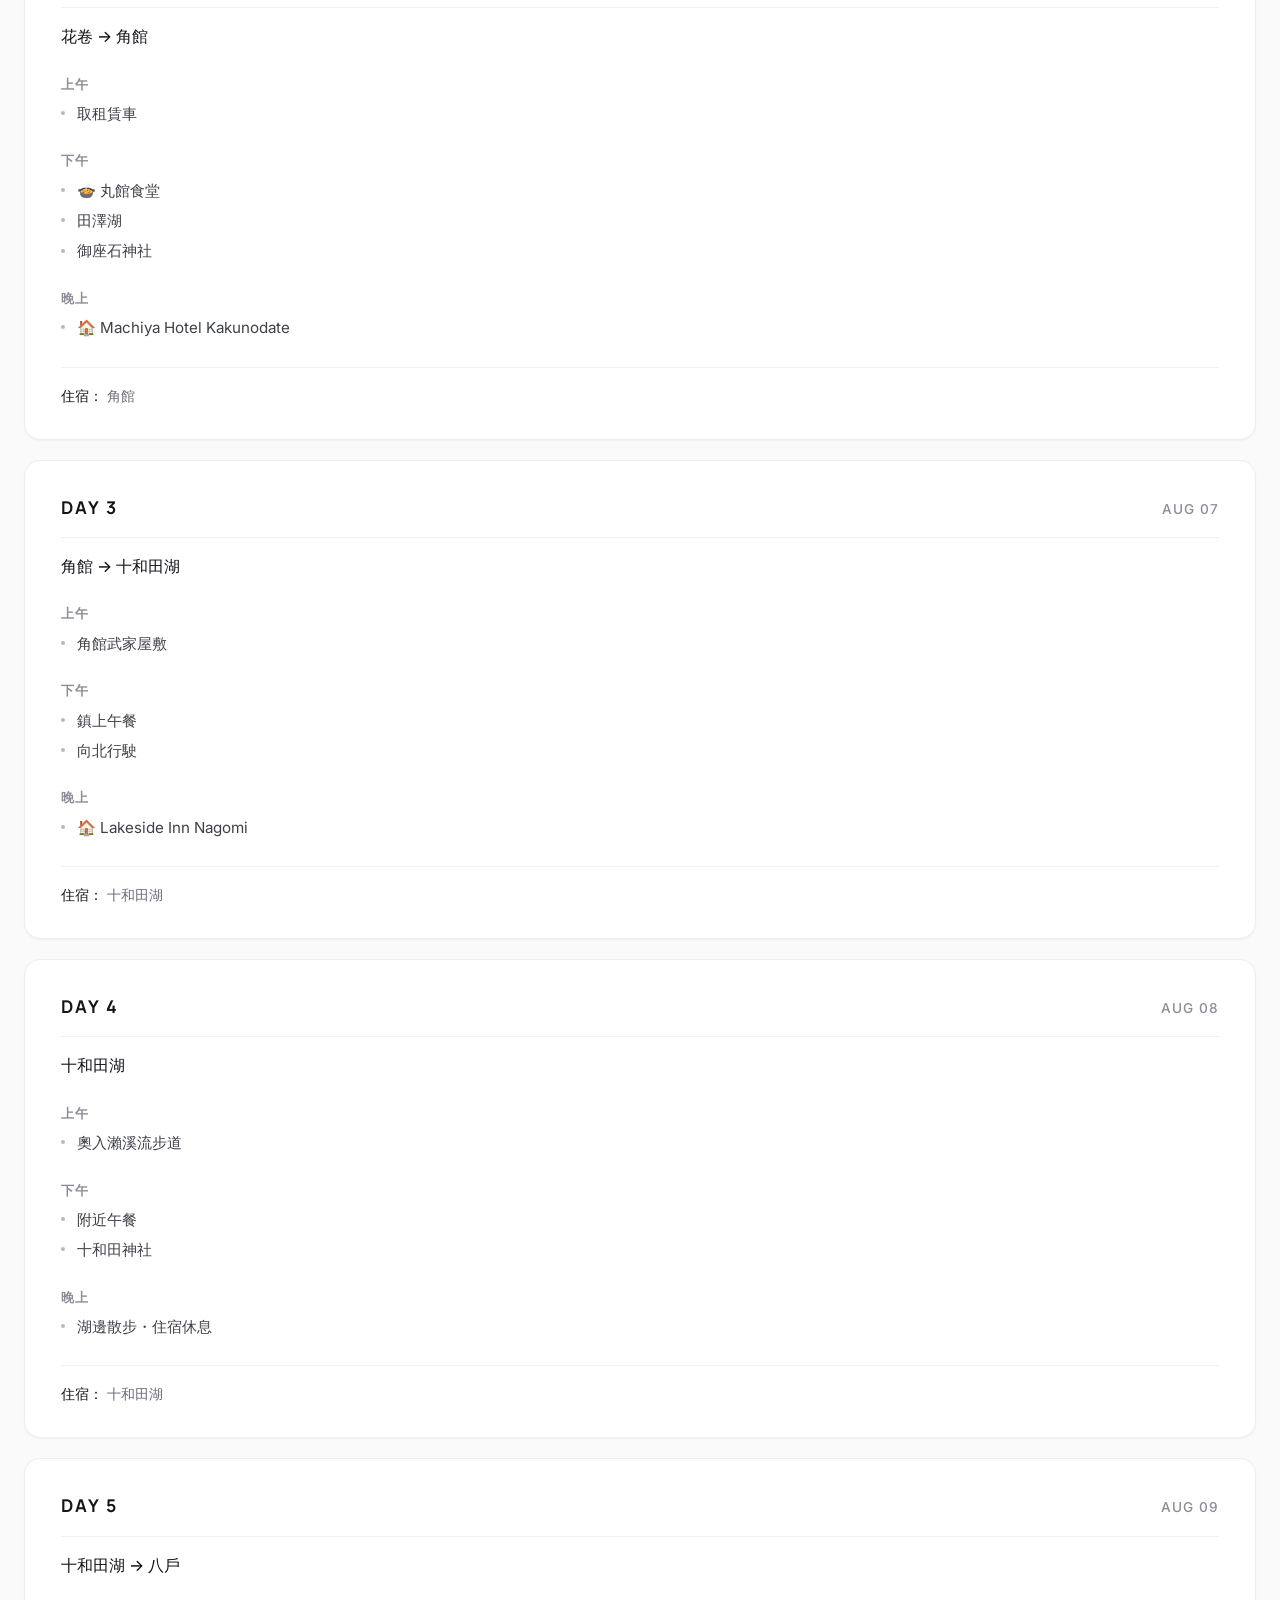
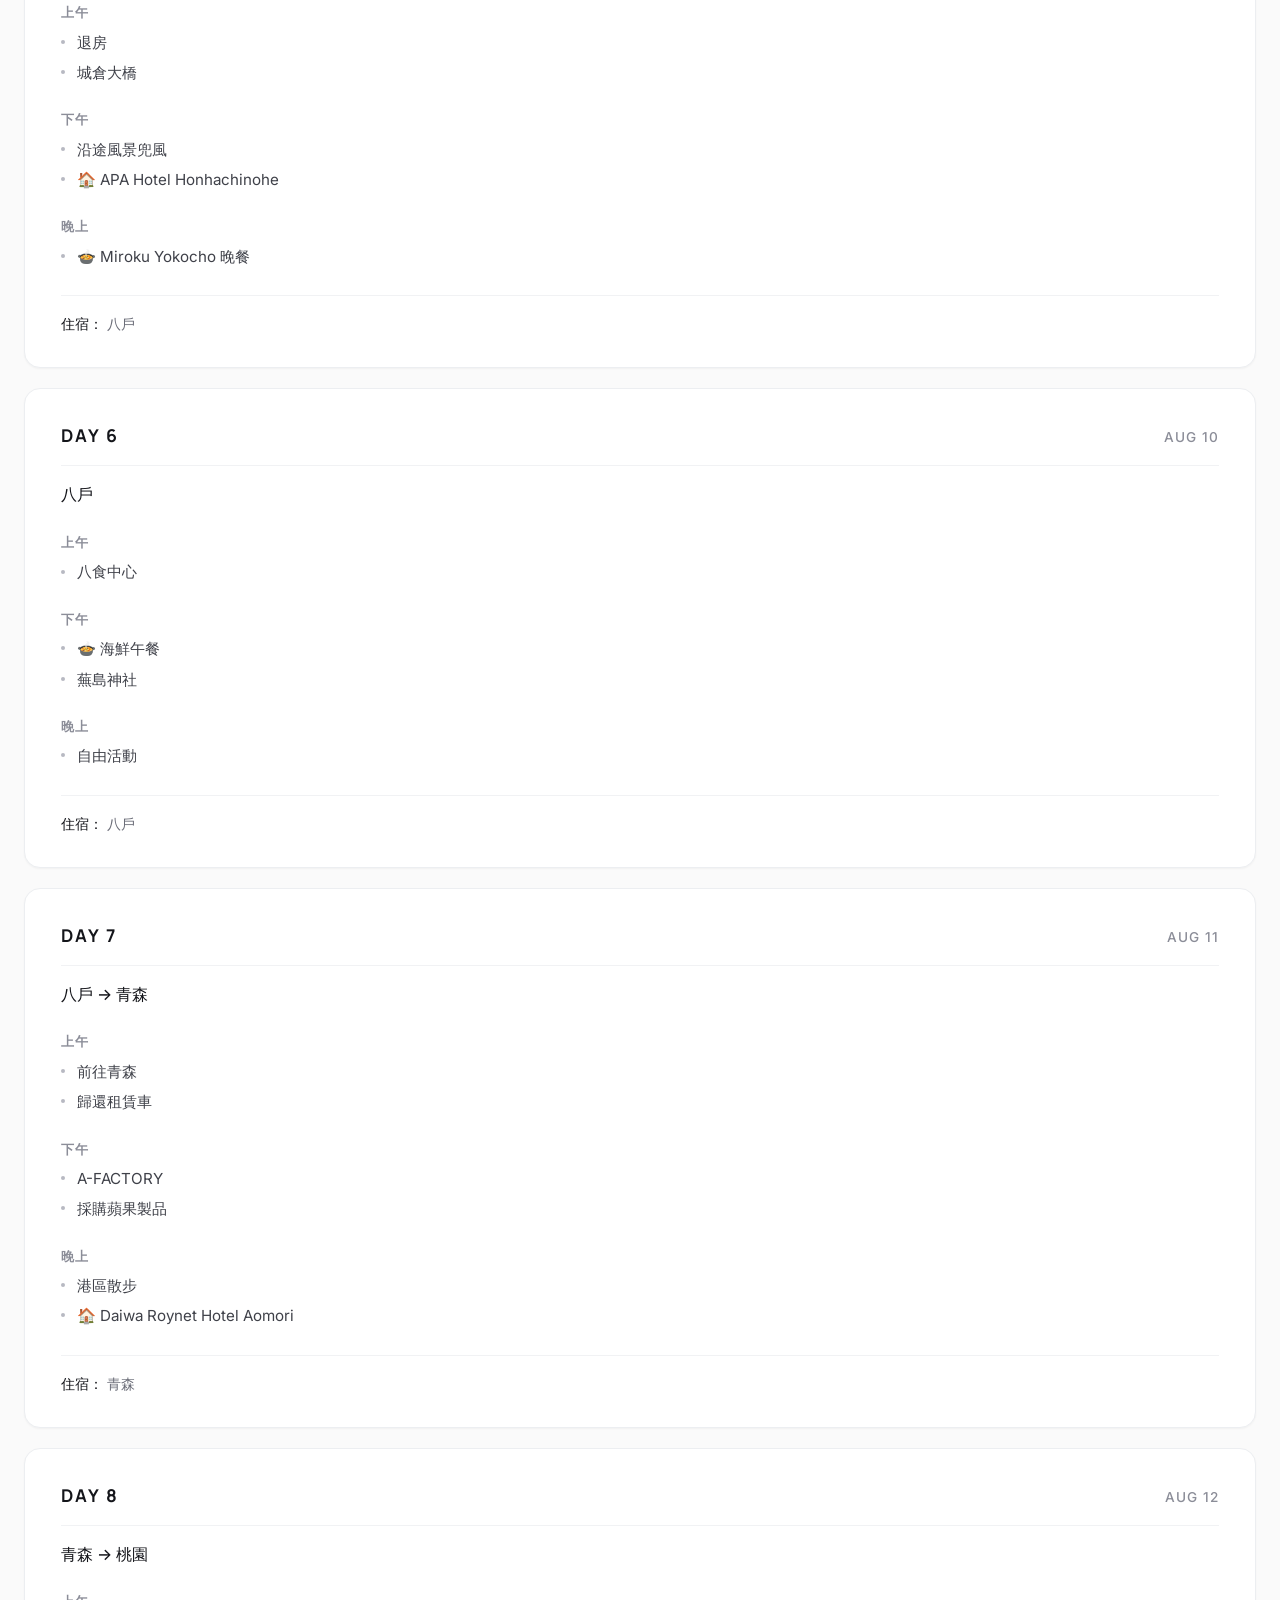
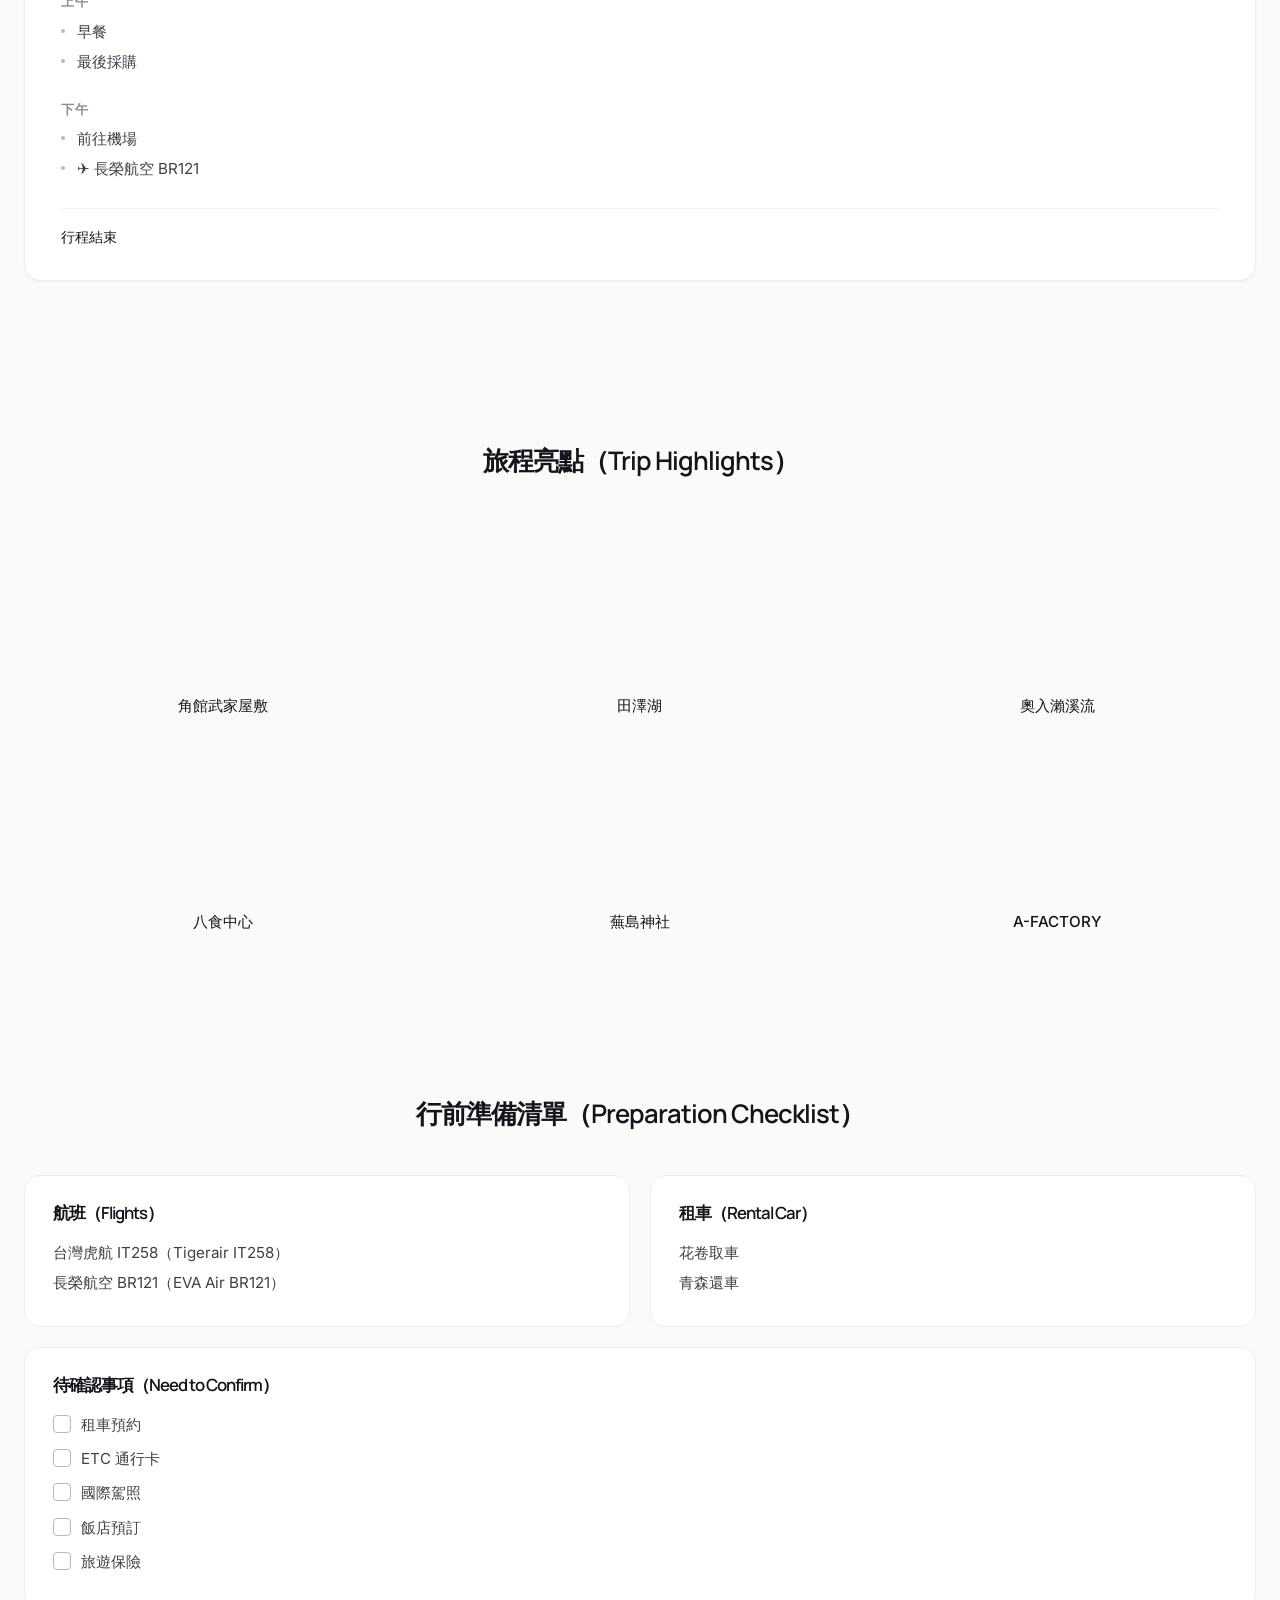
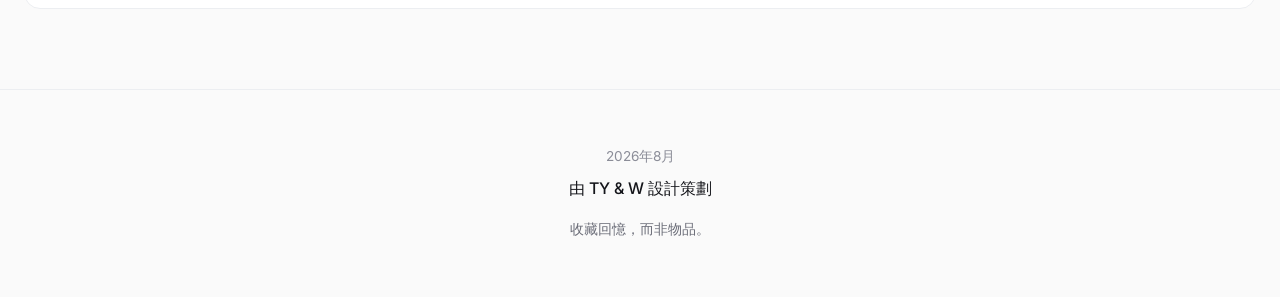
==== commit 154280e9: "Refine Tohoku trip page into a planning dashboard: time-blocked day cards, card-based accommodation," ====
--- a/trips/tohoku-2026/index.html
+++ b/trips/tohoku-2026/index.html
@@ -22,25 +22,38 @@
   <header class="trip-hero">
     <div class="trip-hero-overlay"></div>
     <div class="trip-hero-content">
-      <h1>東北夏日自駕之旅（Tohoku Summer Road Trip）</h1>
-      <p class="trip-hero-dates">2026年8月5日 &ndash; 8月12日</p>
-      <p class="trip-hero-meta">8天｜兩人旅行｜自駕</p>
-      <p class="trip-hero-route">岩手・秋田・青森（Iwate・Akita・Aomori）</p>
+      <h1 class="trip-hero-title">TOHOKU ROAD TRIP</h1>
+      <p class="trip-hero-dates">August 5 &ndash; 12, 2026</p>
+      <p class="trip-hero-meta">8 Days ・ Self Drive ・ TY &amp; W</p>
+      <p class="trip-hero-tagline">A summer journey through Aomori, Akita and Iwate.</p>
     </div>
   </header>
+
+  <section class="trip-section status-section">
+    <h2 class="trip-section-title">規劃進度（Planning Status）</h2>
+    <div class="status-card">
+      <ul class="status-list">
+        <li class="status-item status-item--done"><span class="status-icon"></span>航班已訂</li>
+        <li class="status-item status-item--done"><span class="status-icon"></span>路線已確定</li>
+        <li class="status-item status-item--done"><span class="status-icon"></span>飯店已選定</li>
+        <li class="status-item status-item--pending"><span class="status-icon"></span>租車尚未預約</li>
+        <li class="status-item status-item--pending"><span class="status-icon"></span>ETC 卡尚未申請</li>
+      </ul>
+    </div>
+  </section>
 
   <section class="trip-section route-section">
     <h2 class="trip-section-title">路線總覽（Route Overview）</h2>
     <div class="route-flow">
-      <div class="route-step">花卷（Hanamaki）</div>
+      <div class="route-step">花卷</div>
       <div class="route-arrow">&darr;</div>
-      <div class="route-step">角館（Kakunodate）</div>
+      <div class="route-step">角館</div>
       <div class="route-arrow">&darr;</div>
-      <div class="route-step">十和田湖（Lake Towada）</div>
+      <div class="route-step">十和田湖</div>
       <div class="route-arrow">&darr;</div>
-      <div class="route-step">八戶（Hachinohe）</div>
+      <div class="route-step">八戶</div>
       <div class="route-arrow">&darr;</div>
-      <div class="route-step">青森（Aomori）</div>
+      <div class="route-step">青森</div>
     </div>
     <p class="route-distance">預估總駕駛距離：約 500 公里</p>
     <p class="route-map-link"><a href="map.html">查看所有地點地圖總覽（View All Locations Map）&rarr;</a></p>
@@ -48,43 +61,32 @@
 
   <section class="trip-section accommodation-section">
     <h2 class="trip-section-title">住宿總覽（Accommodation Summary）</h2>
-    <div class="accommodation-card">
-      <table class="accommodation-table">
-        <thead>
-          <tr>
-            <th>日期</th>
-            <th>地點</th>
-            <th>飯店</th>
-          </tr>
-        </thead>
-        <tbody>
-          <tr>
-            <td data-label="日期">8/5</td>
-            <td data-label="地點">花卷</td>
-            <td data-label="飯店">Hotel Grand Ciel Hanamaki</td>
-          </tr>
-          <tr>
-            <td data-label="日期">8/6</td>
-            <td data-label="地點">角館</td>
-            <td data-label="飯店">Machiya Hotel Kakunodate</td>
-          </tr>
-          <tr>
-            <td data-label="日期">8/7&ndash;8/8</td>
-            <td data-label="地點">十和田湖</td>
-            <td data-label="飯店">Lakeside Inn Nagomi</td>
-          </tr>
-          <tr>
-            <td data-label="日期">8/9&ndash;8/10</td>
-            <td data-label="地點">八戶</td>
-            <td data-label="飯店">APA Hotel Honhachinohe</td>
-          </tr>
-          <tr>
-            <td data-label="日期">8/11</td>
-            <td data-label="地點">青森</td>
-            <td data-label="飯店">Daiwa Roynet Hotel Aomori</td>
-          </tr>
-        </tbody>
-      </table>
+    <div class="accommodation-grid">
+      <div class="accommodation-item">
+        <p class="accommodation-date">8/5</p>
+        <p class="accommodation-location">花卷</p>
+        <p class="accommodation-hotel">Hotel Grand Ciel Hanamaki</p>
+      </div>
+      <div class="accommodation-item">
+        <p class="accommodation-date">8/6</p>
+        <p class="accommodation-location">角館</p>
+        <p class="accommodation-hotel">Machiya Hotel Kakunodate</p>
+      </div>
+      <div class="accommodation-item">
+        <p class="accommodation-date">8/7&ndash;8/8</p>
+        <p class="accommodation-location">十和田湖</p>
+        <p class="accommodation-hotel">Lakeside Inn Nagomi</p>
+      </div>
+      <div class="accommodation-item">
+        <p class="accommodation-date">8/9&ndash;8/10</p>
+        <p class="accommodation-location">八戶</p>
+        <p class="accommodation-hotel">APA Hotel Honhachinohe</p>
+      </div>
+      <div class="accommodation-item">
+        <p class="accommodation-date">8/11</p>
+        <p class="accommodation-location">青森</p>
+        <p class="accommodation-hotel">Daiwa Roynet Hotel Aomori</p>
+      </div>
     </div>
   </section>
 
@@ -94,125 +96,241 @@
 
       <article class="day-card">
         <div class="day-heading">
-          <span class="day-number">第 1 天</span>
-          <span class="day-date">8月5日</span>
+          <span class="day-number">DAY 1</span>
+          <span class="day-date">AUG 05</span>
         </div>
         <p class="day-route">桃園 &rarr; 花卷</p>
-        <ul class="day-activities">
-          <li>台灣虎航 IT258（Tigerair IT258）</li>
-          <li>抵達花卷機場</li>
-          <li>入境審查</li>
-          <li>在 Yoraiso 用晚餐</li>
-          <li>飯店入住</li>
-        </ul>
+        <div class="day-timeline">
+          <div class="time-block">
+            <p class="time-label">上午</p>
+            <ul class="day-activities">
+              <li>&#9992; 台灣虎航 IT258</li>
+            </ul>
+          </div>
+          <div class="time-block">
+            <p class="time-label">下午</p>
+            <ul class="day-activities">
+              <li>抵達花卷機場</li>
+              <li>入境審查</li>
+            </ul>
+          </div>
+          <div class="time-block">
+            <p class="time-label">晚上</p>
+            <ul class="day-activities">
+              <li>&#127858; Yoraiso 晚餐</li>
+              <li>&#127968; Hotel Grand Ciel Hanamaki</li>
+            </ul>
+          </div>
+        </div>
         <p class="day-stay"><span>住宿：</span> 花卷</p>
       </article>
 
       <article class="day-card">
         <div class="day-heading">
-          <span class="day-number">第 2 天</span>
-          <span class="day-date">8月6日</span>
+          <span class="day-number">DAY 2</span>
+          <span class="day-date">AUG 06</span>
         </div>
         <p class="day-route">花卷 &rarr; 角館</p>
-        <ul class="day-activities">
-          <li>取租賃車</li>
-          <li>丸館食堂（Marukan Cafeteria）</li>
-          <li>田澤湖（Lake Tazawa）</li>
-          <li>御座石神社（Goza no Ishi Shrine）</li>
-          <li>前往角館</li>
-        </ul>
+        <div class="day-timeline">
+          <div class="time-block">
+            <p class="time-label">上午</p>
+            <ul class="day-activities">
+              <li>取租賃車</li>
+            </ul>
+          </div>
+          <div class="time-block">
+            <p class="time-label">下午</p>
+            <ul class="day-activities">
+              <li>&#127858; 丸館食堂</li>
+              <li>田澤湖</li>
+              <li>御座石神社</li>
+            </ul>
+          </div>
+          <div class="time-block">
+            <p class="time-label">晚上</p>
+            <ul class="day-activities">
+              <li>&#127968; Machiya Hotel Kakunodate</li>
+            </ul>
+          </div>
+        </div>
         <p class="day-stay"><span>住宿：</span> 角館</p>
       </article>
 
       <article class="day-card">
         <div class="day-heading">
-          <span class="day-number">第 3 天</span>
-          <span class="day-date">8月7日</span>
+          <span class="day-number">DAY 3</span>
+          <span class="day-date">AUG 07</span>
         </div>
         <p class="day-route">角館 &rarr; 十和田湖</p>
-        <ul class="day-activities">
-          <li>角館武家屋敷（Kakunodate Samurai District）</li>
-          <li>在鎮上用午餐</li>
-          <li>向北行駛</li>
-          <li>入住十和田湖</li>
-        </ul>
+        <div class="day-timeline">
+          <div class="time-block">
+            <p class="time-label">上午</p>
+            <ul class="day-activities">
+              <li>角館武家屋敷</li>
+            </ul>
+          </div>
+          <div class="time-block">
+            <p class="time-label">下午</p>
+            <ul class="day-activities">
+              <li>鎮上午餐</li>
+              <li>向北行駛</li>
+            </ul>
+          </div>
+          <div class="time-block">
+            <p class="time-label">晚上</p>
+            <ul class="day-activities">
+              <li>&#127968; Lakeside Inn Nagomi</li>
+            </ul>
+          </div>
+        </div>
         <p class="day-stay"><span>住宿：</span> 十和田湖</p>
       </article>
 
       <article class="day-card">
         <div class="day-heading">
-          <span class="day-number">第 4 天</span>
-          <span class="day-date">8月8日</span>
+          <span class="day-number">DAY 4</span>
+          <span class="day-date">AUG 08</span>
         </div>
         <p class="day-route">十和田湖</p>
-        <ul class="day-activities">
-          <li>奧入瀨溪流步道（Oirase Gorge Walk）</li>
-          <li>附近用午餐</li>
-          <li>十和田神社（Towada Shrine）</li>
-          <li>環湖散步</li>
-        </ul>
+        <div class="day-timeline">
+          <div class="time-block">
+            <p class="time-label">上午</p>
+            <ul class="day-activities">
+              <li>奧入瀨溪流步道</li>
+            </ul>
+          </div>
+          <div class="time-block">
+            <p class="time-label">下午</p>
+            <ul class="day-activities">
+              <li>附近午餐</li>
+              <li>十和田神社</li>
+            </ul>
+          </div>
+          <div class="time-block">
+            <p class="time-label">晚上</p>
+            <ul class="day-activities">
+              <li>湖邊散步・住宿休息</li>
+            </ul>
+          </div>
+        </div>
         <p class="day-stay"><span>住宿：</span> 十和田湖</p>
       </article>
 
       <article class="day-card">
         <div class="day-heading">
-          <span class="day-number">第 5 天</span>
-          <span class="day-date">8月9日</span>
+          <span class="day-number">DAY 5</span>
+          <span class="day-date">AUG 09</span>
         </div>
         <p class="day-route">十和田湖 &rarr; 八戶</p>
-        <ul class="day-activities">
-          <li>退房</li>
-          <li>城倉大橋（Jogakura Bridge）</li>
-          <li>沿途風景兜風</li>
-          <li>入住八戶</li>
-          <li>在 Miroku Yokocho 用晚餐</li>
-        </ul>
+        <div class="day-timeline">
+          <div class="time-block">
+            <p class="time-label">上午</p>
+            <ul class="day-activities">
+              <li>退房</li>
+              <li>城倉大橋</li>
+            </ul>
+          </div>
+          <div class="time-block">
+            <p class="time-label">下午</p>
+            <ul class="day-activities">
+              <li>沿途風景兜風</li>
+              <li>&#127968; APA Hotel Honhachinohe</li>
+            </ul>
+          </div>
+          <div class="time-block">
+            <p class="time-label">晚上</p>
+            <ul class="day-activities">
+              <li>&#127858; Miroku Yokocho 晚餐</li>
+            </ul>
+          </div>
+        </div>
         <p class="day-stay"><span>住宿：</span> 八戶</p>
       </article>
 
       <article class="day-card">
         <div class="day-heading">
-          <span class="day-number">第 6 天</span>
-          <span class="day-date">8月10日</span>
+          <span class="day-number">DAY 6</span>
+          <span class="day-date">AUG 10</span>
         </div>
         <p class="day-route">八戶</p>
-        <ul class="day-activities">
-          <li>八食中心（Hasshoku Center）</li>
-          <li>海鮮午餐</li>
-          <li>蕪島神社（Kabushima Shrine）</li>
-          <li>自由活動夜晚</li>
-        </ul>
+        <div class="day-timeline">
+          <div class="time-block">
+            <p class="time-label">上午</p>
+            <ul class="day-activities">
+              <li>八食中心</li>
+            </ul>
+          </div>
+          <div class="time-block">
+            <p class="time-label">下午</p>
+            <ul class="day-activities">
+              <li>&#127858; 海鮮午餐</li>
+              <li>蕪島神社</li>
+            </ul>
+          </div>
+          <div class="time-block">
+            <p class="time-label">晚上</p>
+            <ul class="day-activities">
+              <li>自由活動</li>
+            </ul>
+          </div>
+        </div>
         <p class="day-stay"><span>住宿：</span> 八戶</p>
       </article>
 
       <article class="day-card">
         <div class="day-heading">
-          <span class="day-number">第 7 天</span>
-          <span class="day-date">8月11日</span>
+          <span class="day-number">DAY 7</span>
+          <span class="day-date">AUG 11</span>
         </div>
         <p class="day-route">八戶 &rarr; 青森</p>
-        <ul class="day-activities">
-          <li>前往青森</li>
-          <li>歸還租賃車</li>
-          <li>A-FACTORY</li>
-          <li>採購蘋果製品</li>
-          <li>港區散步</li>
-        </ul>
+        <div class="day-timeline">
+          <div class="time-block">
+            <p class="time-label">上午</p>
+            <ul class="day-activities">
+              <li>前往青森</li>
+              <li>歸還租賃車</li>
+            </ul>
+          </div>
+          <div class="time-block">
+            <p class="time-label">下午</p>
+            <ul class="day-activities">
+              <li>A-FACTORY</li>
+              <li>採購蘋果製品</li>
+            </ul>
+          </div>
+          <div class="time-block">
+            <p class="time-label">晚上</p>
+            <ul class="day-activities">
+              <li>港區散步</li>
+              <li>&#127968; Daiwa Roynet Hotel Aomori</li>
+            </ul>
+          </div>
+        </div>
         <p class="day-stay"><span>住宿：</span> 青森</p>
       </article>
 
       <article class="day-card">
         <div class="day-heading">
-          <span class="day-number">第 8 天</span>
-          <span class="day-date">8月12日</span>
+          <span class="day-number">DAY 8</span>
+          <span class="day-date">AUG 12</span>
         </div>
         <p class="day-route">青森 &rarr; 桃園</p>
-        <ul class="day-activities">
-          <li>早餐</li>
-          <li>最後採購</li>
-          <li>前往機場</li>
-          <li>長榮航空 BR121（EVA Air BR121）</li>
-        </ul>
+        <div class="day-timeline">
+          <div class="time-block">
+            <p class="time-label">上午</p>
+            <ul class="day-activities">
+              <li>早餐</li>
+              <li>最後採購</li>
+            </ul>
+          </div>
+          <div class="time-block">
+            <p class="time-label">下午</p>
+            <ul class="day-activities">
+              <li>前往機場</li>
+              <li>&#9992; 長榮航空 BR121</li>
+            </ul>
+          </div>
+        </div>
         <p class="day-stay"><span>行程結束</span></p>
       </article>
 
@@ -224,23 +342,23 @@
     <div class="highlights-grid">
       <div class="highlight-card">
         <div class="highlight-image" style="background-image:url('https://picsum.photos/seed/kakunodate-samurai/600/450');"></div>
-        <p class="highlight-title">角館武家屋敷（Kakunodate Samurai District）</p>
+        <p class="highlight-title">角館武家屋敷</p>
       </div>
       <div class="highlight-card">
         <div class="highlight-image" style="background-image:url('https://picsum.photos/seed/lake-tazawa/600/450');"></div>
-        <p class="highlight-title">田澤湖（Lake Tazawa）</p>
+        <p class="highlight-title">田澤湖</p>
       </div>
       <div class="highlight-card">
         <div class="highlight-image" style="background-image:url('https://picsum.photos/seed/oirase-gorge/600/450');"></div>
-        <p class="highlight-title">奧入瀨溪流（Oirase Gorge）</p>
+        <p class="highlight-title">奧入瀨溪流</p>
       </div>
       <div class="highlight-card">
         <div class="highlight-image" style="background-image:url('https://picsum.photos/seed/hasshoku-center/600/450');"></div>
-        <p class="highlight-title">八食中心（Hasshoku Center）</p>
+        <p class="highlight-title">八食中心</p>
       </div>
       <div class="highlight-card">
         <div class="highlight-image" style="background-image:url('https://picsum.photos/seed/kabushima-shrine/600/450');"></div>
-        <p class="highlight-title">蕪島神社（Kabushima Shrine）</p>
+        <p class="highlight-title">蕪島神社</p>
       </div>
       <div class="highlight-card">
         <div class="highlight-image" style="background-image:url('https://picsum.photos/seed/a-factory/600/450');"></div>
--- a/trips/tohoku-2026/trip.css
+++ b/trips/tohoku-2026/trip.css
@@ -36,7 +36,7 @@
   display: flex;
   align-items: center;
   justify-content: space-between;
-  max-width: 960px;
+  width: 100%;
   margin: 0 auto;
   padding: 24px;
   font-family: 'Inter', sans-serif;
@@ -81,7 +81,7 @@
   background-size: cover;
   background-position: center;
   border-radius: 16px;
-  max-width: 1120px;
+  width: 100%;
   margin: 0 auto;
   overflow: hidden;
 }
@@ -100,20 +100,34 @@
   padding: 0 24px;
 }
 
-.trip-hero-content h1 {
-  font-size: clamp(2rem, 5vw, 3.25rem);
-  margin-bottom: 16px;
+.trip-hero-title {
+  font-size: clamp(2.25rem, 6vw, 3.75rem);
+  font-weight: 700;
+  letter-spacing: 4px;
+  margin-bottom: 20px;
 }
 
 .trip-hero-dates {
+  font-family: 'Inter', sans-serif;
   font-size: 1.05rem;
-  margin-bottom: 8px;
-}
-
-.trip-hero-meta,
-.trip-hero-route {
+  font-weight: 500;
+  margin-bottom: 6px;
+}
+
+.trip-hero-meta {
+  font-family: 'Inter', sans-serif;
   font-size: 0.9rem;
-  color: rgba(255, 255, 255, 0.85);
+  letter-spacing: 0.02em;
+  color: rgba(255, 255, 255, 0.8);
+  margin-bottom: 20px;
+}
+
+.trip-hero-tagline {
+  font-family: 'Inter', sans-serif;
+  font-size: 0.95rem;
+  color: rgba(255, 255, 255, 0.7);
+  max-width: 480px;
+  margin: 0 auto;
 }
 
 /* ---------------------------------------------
@@ -121,7 +135,7 @@
 --------------------------------------------- */
 
 .trip-section {
-  max-width: 960px;
+  width: 100%;
   margin: 0 auto;
   padding: 80px 24px;
 }
@@ -178,6 +192,70 @@
 
 .route-map-link a:hover {
   color: #6b6d78;
+}
+
+/* ---------------------------------------------
+   Planning status
+--------------------------------------------- */
+
+.status-card {
+  background: #ffffff;
+  border: 1px solid #eceef1;
+  border-radius: 16px;
+  padding: 8px 32px;
+  box-shadow: 0 1px 2px rgba(16, 16, 20, 0.04);
+}
+
+.status-list {
+  list-style: none;
+}
+
+.status-item {
+  display: flex;
+  align-items: center;
+  gap: 14px;
+  padding: 16px 0;
+  font-size: 0.95rem;
+}
+
+.status-item + .status-item {
+  border-top: 1px solid #f1f2f4;
+}
+
+.status-icon {
+  flex-shrink: 0;
+  width: 20px;
+  height: 20px;
+  border-radius: 6px;
+  position: relative;
+}
+
+.status-item--done .status-icon {
+  background: #22c55e;
+}
+
+.status-item--done .status-icon::after {
+  content: "";
+  position: absolute;
+  left: 6px;
+  top: 3px;
+  width: 6px;
+  height: 10px;
+  border-right: 2px solid #ffffff;
+  border-bottom: 2px solid #ffffff;
+  transform: rotate(45deg);
+}
+
+.status-item--done {
+  color: #3f4149;
+}
+
+.status-item--pending .status-icon {
+  border: 1.5px solid #d3d5db;
+}
+
+.status-item--pending {
+  color: #8b8d98;
 }
 
 /* ---------------------------------------------
@@ -222,11 +300,48 @@
   border: 0;
 }
 
+.map-fallback-message {
+  position: absolute;
+  inset: 0;
+  display: flex;
+  align-items: center;
+  justify-content: center;
+  text-align: center;
+  padding: 32px;
+  font-size: 0.95rem;
+  color: #6b6d78;
+  background: #ffffff;
+}
+
 .map-embed-caption {
   text-align: center;
   margin-top: 16px;
   font-size: 0.9rem;
   color: #6b6d78;
+}
+
+.day-legend {
+  display: flex;
+  flex-wrap: wrap;
+  justify-content: center;
+  gap: 8px 20px;
+  margin-top: 20px;
+}
+
+.day-legend-item {
+  display: inline-flex;
+  align-items: center;
+  gap: 8px;
+  font-size: 0.85rem;
+  color: #3f4149;
+}
+
+.day-dot {
+  display: inline-block;
+  width: 10px;
+  height: 10px;
+  border-radius: 50%;
+  flex-shrink: 0;
 }
 
 .map-list-section {
@@ -251,8 +366,22 @@
 }
 
 .map-card-name {
+  display: flex;
+  align-items: center;
+  gap: 8px;
   font-size: 0.95rem;
   font-weight: 500;
+}
+
+.map-card-name .day-dot {
+  margin-right: 0;
+}
+
+.map-card-day {
+  font-size: 0.75rem;
+  font-weight: 400;
+  color: #8b8d98;
+  white-space: nowrap;
 }
 
 .map-card-link {
@@ -266,40 +395,43 @@
 }
 
 /* ---------------------------------------------
-   Accommodation table
---------------------------------------------- */
-
-.accommodation-card {
+   Accommodation cards
+--------------------------------------------- */
+
+.accommodation-grid {
+  display: grid;
+  grid-template-columns: repeat(3, 1fr);
+  gap: 16px;
+}
+
+.accommodation-item {
   background: #ffffff;
   border: 1px solid #eceef1;
   border-radius: 16px;
-  padding: 8px;
+  padding: 24px 24px;
   box-shadow: 0 1px 2px rgba(16, 16, 20, 0.04);
 }
 
-.accommodation-table {
-  width: 100%;
-  border-collapse: collapse;
-}
-
-.accommodation-table th,
-.accommodation-table td {
-  text-align: left;
-  padding: 16px 20px;
-  font-size: 0.95rem;
-}
-
-.accommodation-table th {
+.accommodation-date {
   font-family: 'Inter', sans-serif;
   font-weight: 500;
   font-size: 0.78rem;
   letter-spacing: 0.04em;
   text-transform: uppercase;
   color: #8b8d98;
-}
-
-.accommodation-table tbody tr {
-  border-top: 1px solid #eceef1;
+  margin-bottom: 10px;
+}
+
+.accommodation-location {
+  font-family: 'Manrope', sans-serif;
+  font-weight: 600;
+  font-size: 1.15rem;
+  margin-bottom: 6px;
+}
+
+.accommodation-hotel {
+  font-size: 0.9rem;
+  color: #6b6d78;
 }
 
 /* ---------------------------------------------
@@ -316,37 +448,57 @@
   background: #ffffff;
   border: 1px solid #eceef1;
   border-radius: 16px;
-  padding: 28px 32px;
+  padding: 32px 36px;
   box-shadow: 0 1px 2px rgba(16, 16, 20, 0.04);
 }
 
 .day-heading {
   display: flex;
   align-items: baseline;
-  gap: 12px;
-  margin-bottom: 10px;
+  justify-content: space-between;
+  padding-bottom: 16px;
+  margin-bottom: 16px;
+  border-bottom: 1px solid #f1f2f4;
 }
 
 .day-number {
   font-family: 'Manrope', sans-serif;
+  font-weight: 700;
+  letter-spacing: 2px;
+  font-size: 1.1rem;
+}
+
+.day-date {
+  font-family: 'Inter', sans-serif;
+  font-weight: 500;
+  letter-spacing: 1px;
+  font-size: 0.85rem;
+  color: #8b8d98;
+}
+
+.day-route {
+  font-weight: 500;
+  margin-bottom: 24px;
+}
+
+.day-timeline {
+  display: flex;
+  flex-direction: column;
+  gap: 18px;
+  margin-bottom: 20px;
+}
+
+.time-label {
+  font-family: 'Manrope', sans-serif;
   font-weight: 600;
-  letter-spacing: -0.5px;
-  font-size: 1.15rem;
-}
-
-.day-date {
-  font-size: 0.9rem;
+  font-size: 0.8rem;
+  letter-spacing: 0.04em;
   color: #8b8d98;
-}
-
-.day-route {
-  font-weight: 500;
-  margin-bottom: 16px;
+  margin-bottom: 8px;
 }
 
 .day-activities {
   list-style: none;
-  margin-bottom: 16px;
 }
 
 .day-activities li {
@@ -371,6 +523,8 @@
 .day-stay {
   font-size: 0.9rem;
   color: #6b6d78;
+  padding-top: 16px;
+  border-top: 1px solid #f1f2f4;
 }
 
 .day-stay span {
@@ -504,10 +658,12 @@
     border-radius: 0;
   }
 
-  .accommodation-table th,
-  .accommodation-table td {
-    padding: 12px;
-    font-size: 0.85rem;
+  .accommodation-grid {
+    grid-template-columns: repeat(2, 1fr);
+  }
+
+  .day-card {
+    padding: 24px 24px;
   }
 
   .map-grid {
@@ -530,6 +686,10 @@
     font-size: 0.95rem;
   }
 
+  .accommodation-grid {
+    grid-template-columns: 1fr;
+  }
+
   .map-grid {
     grid-template-columns: 1fr;
   }
